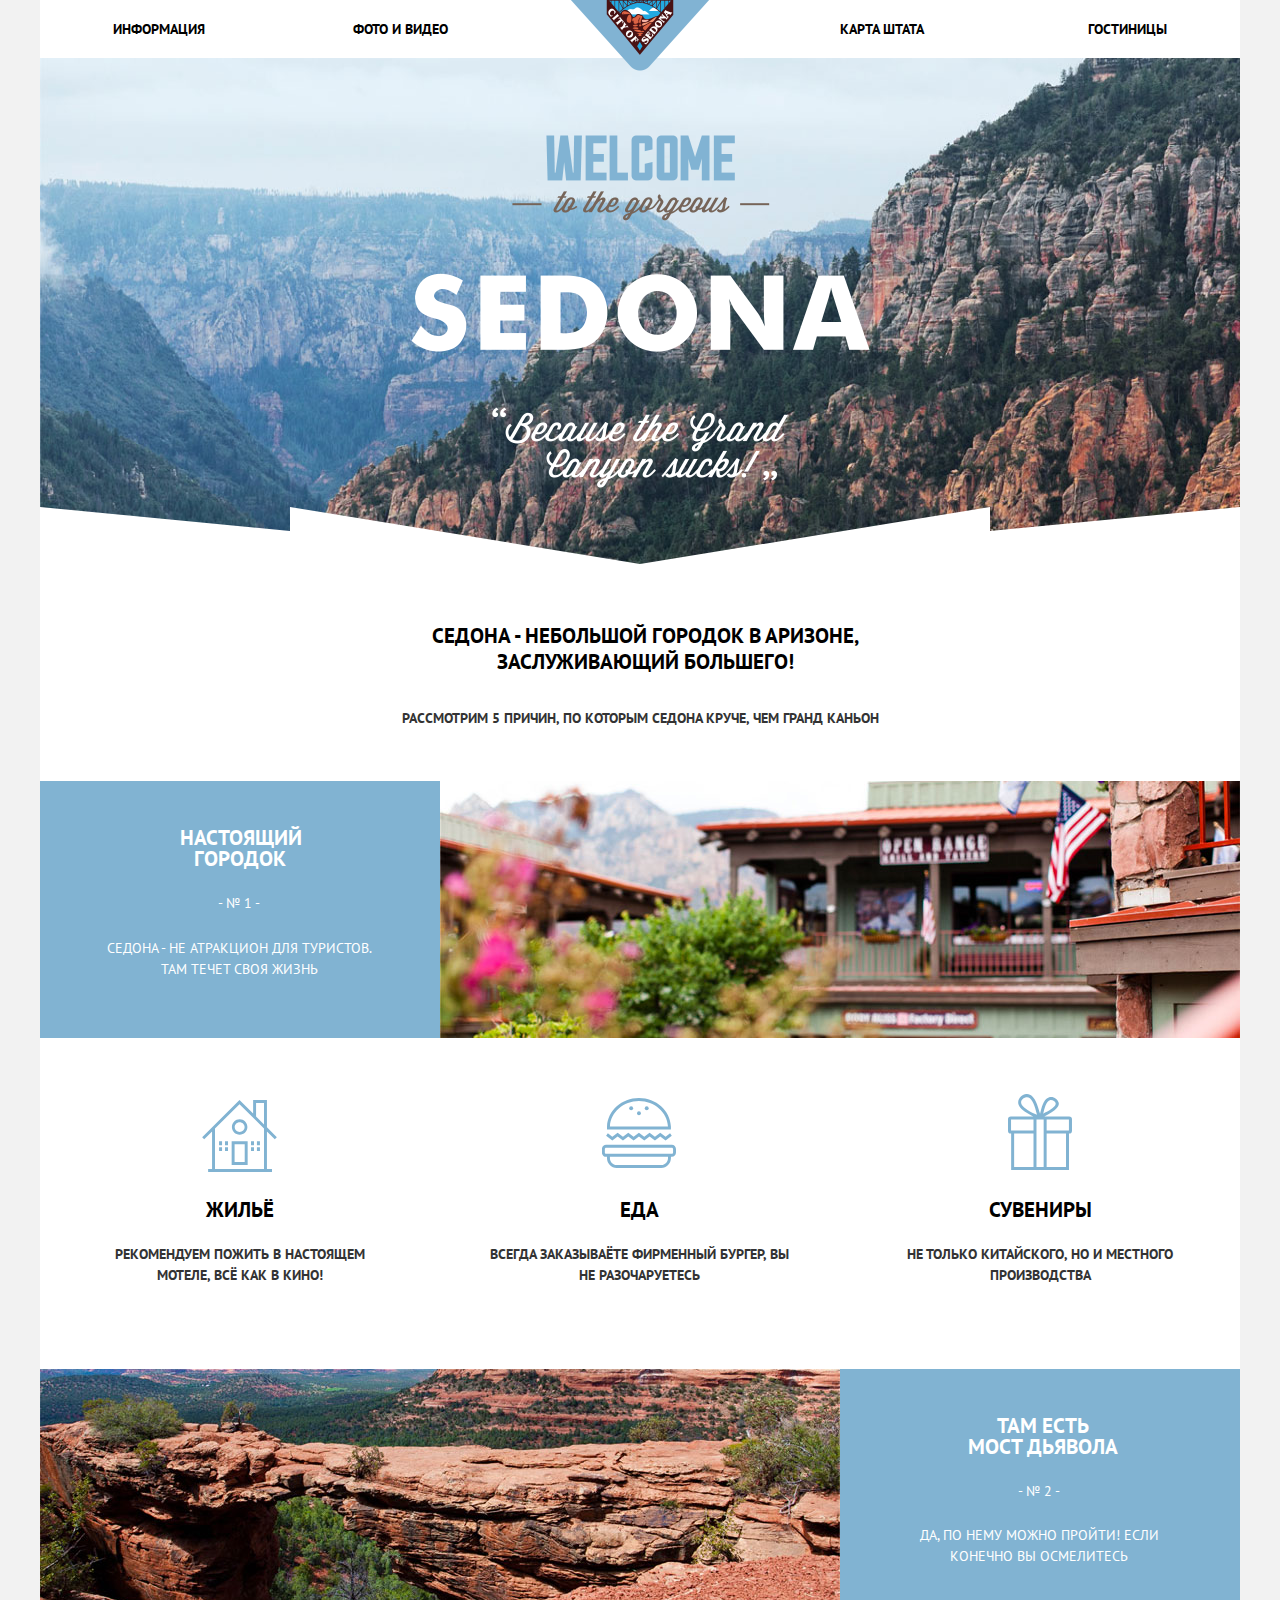
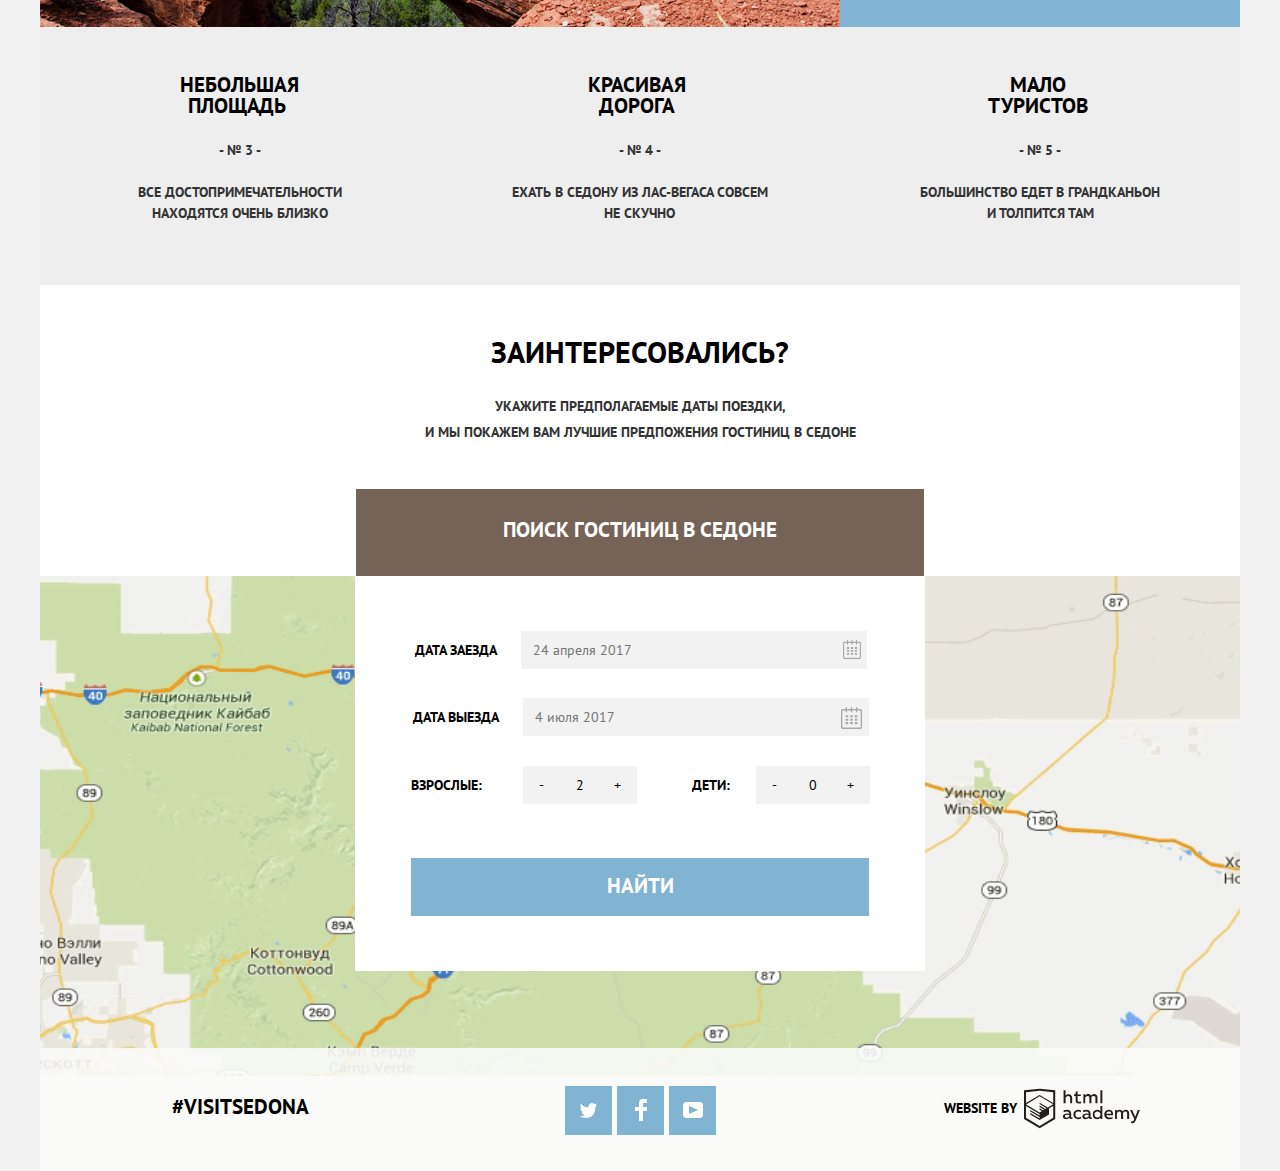
==== index.html @ db761cf8 "Обновление" ====
<!DOCTYPE html>
<html lang="ru">

<head>
  <meta charset="utf-8">
  <title>HTML Academy: Седона</title>
  <link href="https://fonts.googleapis.com/css?family=PT+Sans:400,700&display=swap&subset=cyrillic" rel="stylesheet">
  <link rel="stylesheet" href="css/normalize.css">
  <link rel="stylesheet" href="css/minstyle.css">
</head>

<body>
  <div class="container-center">
    <header class="main-header">
      <a href="index.html" class="logo">
        <img src="img/logo.png" width="140" height="71" alt="Логотип города Седона">
      </a>
      <nav aria-label="Навигация по странице" class="main-nav">
        <ul class="site-nav">
          <li><a href="#" class="site-nav-list">Информация</a></li>
          <li><a href="#" class="site-nav-list">Фото и видео</a></li>
          <li><a href="#" class="site-nav-list">Карта штата</a></li>
          <li><a href="catalog.html" class="site-nav-list">Гостиницы</a></li>
        </ul>
      </nav>
    </header>

    <main class="">
      <h1 class="visually-hidden">Туристический городок Седона</h1>
      <div class="welcome">
        <img src="img/welcome.png" class="welcome-img" alt="Welcome to the gorgeous SEDONA Because the grand canyoun lucks!"
        height="353" width="459">
      </div>

      <section class="features">
        <h2 class="visually-hidden">Преимущества</h2>
        <div>
          <p class="features-intro">Седона - небольшой городок в аризоне,<br> заслуживающий большего!</p>
          <p class="features-fraze">Рассмотрим 5 причин, по которым Седона круче, чем гранд каньон</p>
        </div>
        <div class="features-list-one">
          <div class="features-list-one-color">
            <h3>Настоящий городок</h3>
            <p>- № 1 -</p>
            <p>Седона - не атракцион для туристов. Там течет своя жизнь</p>
          </div>
          <div class="features-list-one-img">
            <img class="sedona-img" src="img/sedona.jpg" alt="Фотография города Седона" width="800" height="401">
          </div>
        </div>
        <ul class="features-list">
          <li class="features-item">
            <h3 class="home">Жильё</h3>
            <p>рекомендуем пожить в настоящем мотеле, всё как в кино!</p>
          </li>
          <li class="features-item">
            <h3 class="food">Еда</h3>
            <p>всегда заказываёте фирменный бургер, вы не разочаруетесь</p>
          </li>
          <li class="features-item">
            <h3 class="box">Сувениры</h3>
            <p>не только китайского, но и местного производства</p>
          </li>
        </ul>
        <div class="features-list-two">
          <div class="features-list-two-img">
            <img class="bridge-img" src="img/devilbridge.jpg" alt="Фотография моста дьявола" width="800" height="400">
          </div>
          <div class="features-list-two-color">
            <h3>Там есть <br> мост дьявола</h3>
            <p>- № 2 -</p>
            <p>Да, по нему можно пройти! если конечно вы осмелитесь</p>
          </div>
        </div>
        <ul class="features-list grey">
          <li class="features-item grey">
            <h3>небольшая площадь</h3>
            <p>- № 3 -</p>
            <p>все достопримечательности <br> находятся очень близко</p>
          </li>
          <li class="features-item grey">
            <h3>красивая дорога</h3>
            <p>- № 4 -</p>
            <p>ехать в седону из лас-вегаса совсем <br> не скучно</p>
          </li>
          <li class="features-item grey">
            <h3>мало туристов</h3>
            <p>- № 5 -</p>
            <p>большинство едет в грандканьон <br> и толпится там</p>
          </li>
        </ul>
      </section>

      <section>
        <h2 class="subtitle">Заинтересовались?</h2>
        <p class="features-fraze">укажите предполагаемые даты поездки, <br>и мы покажем вам лучшие предпожения гостиниц в Седоне</p>
        <div class="subtitle-btn">
          <button type="button" class="search-main">
            Поиск гостиниц в Седоне
          </button>
        </div>
        <form class="popup popup-animation" action="https://echo.htmlacademy.ru" method="post">
          <p class="date-in">
            <label for="check-in">Дата заезда</label>
            <input type="text" name="check-in" id="check-in" placeholder="24 апреля 2017" class="check-in">
            <button type="button" class="calendar"><img src="img/calendar.svg" width="21" height="22" alt="календарик"></button>
          </p>
          <p class="date-out">
            <label for="check-out">Дата выезда</label>
            <input type="text" name="check-out" id="check-out" placeholder="4 июля 2017" class="check-out"> 
            <button type="button" class="calendar"><img src="img/calendar.svg" width="21" height="22" alt="календарик"></button>
          </p>
          <div class="number-guest">
            <div class="btn-adults">
              <label for="adults">Взрослые:</label>
              <button type="button" class="number-guest-btn left">-</button>
              <input type="text" name="adults" id="adults" value="2" class="number-guest-btn">
              <button type="button" class="number-guest-btn">+</button>
            </div>
            <div class="btn-children">
              <label for="children">Дети:</label>
              <button type="button" class="number-guest-btn">-</button>
              <input type="text"  name="children" id="children" value="0" class="number-guest-btn">
              <button type="button" class="number-guest-btn">+</button>
            </div>
          </div>
          <button type="submit" class="found">Найти</button>
        </form>
      </section>
    </main>
    <section class="map">
      <h3 class="visually-hidden">Карта Седоны</h3>
      <iframe src="https://www.google.com/maps/embed?pb=!1m18!1m12!1m3!1d457075.5288376768!2d-111.88322182954033!3d34.84328485168527!2m3!1f0!2f0!3f0!3m2!1i1024!2i768!4f13.1!3m3!1m2!1s0x872da132f942b00d%3A0x5548c523fa6c8efd!2z0KHQtdC00L7QvdCwLCDQkNGA0LjQt9C-0L3QsCA4NjMzNiwg0KHQqNCQ!5e0!3m2!1sru!2sru!4v1572194821630!5m2!1sru!2sru"
      width="1200" height="474" allowfullscreen=""></iframe>
    </section>
    <footer class="footer footer-main">

      <a href="index.html" class="footer-contacts">#VisitSedona</a>

      <ul class="footer-social">
        <li>
          <a href="#" class="social-button"><span class="visually-hidden">Твитер</span>
            <svg xmlns="http://www.w3.org/2000/svg" xmlns:xlink="http://www.w3.org/1999/xlink" width="17" height="15" viewBox="0 0 17 15">
            <path fill="#FFF" d="M10.95.144c1.685-.496 2.984.27 3.577 1.179.673-.231 1.331-.481 2.011-.708a2.345 2.345 0 0 1-.857 1.768c.685.17 1.304-.491 1.304-.491-.169 1-1.006 1.788-1.563 2.024-.231 6.75-3.175 11.217-10.077 11.082h-.446c-.41 0-4.164-.46-4.898-1.887 2.271.196 3.893-.422 4.693-1.177-.96-.3-2.679-.477-2.979-2.95.349.106.564.228 1.19.119C1.705 8.247.374 7.53.448 5.33c.285.328 1.067.536 1.34.472C1.085 5.561-.182 2.442.894.85c1.818 1.854 3.735 3.606 7.152 3.773C8.254 2.33 9.183.793 10.95.144z"/>
            </svg>
          </a>
        </li>
        <li>
          <a href="#" class="social-button"><span class="visually-hidden">Фейсбук</span>
            <svg xmlns="http://www.w3.org/2000/svg" width="12" height="22" viewBox="0 0 12 22">
              <path fill="#FFF" d="M12 4V0H8a4 4 0 0 0-4 4v4H0v4h4v10h4V12h4V8H8V4h4z"/>
            </svg>
          </a>
        </li>
        <li>
          <a href="#" class="social-button"><span class="visually-hidden">Ю-туб</span>
            <svg xmlns="http://www.w3.org/2000/svg" xmlns:xlink="http://www.w3.org/1999/xlink" width="20" height="16" viewBox="0 0 20 16">
              <path fill="#FFF" d="M17 0H3C1.35 0 0 1.35 0 3v10c0 1.65 1.35 3 3 3h14c1.65 0 3-1.35 3-3V3c0-1.65-1.35-3-3-3zM6.027 11.998V4.002L15.014 8l-8.987 3.998z"/>
            </svg>
          </a>

        </li>
      </ul>

      <p class="footer-htmlacademy">Website by</p>
      <a href="https://htmlacademy.ru/intensive/htmlcss">
        <svg  class="htmlacademy-btn" id="Layer_1" data-name="Layer 1" xmlns="http://www.w3.org/2000/svg" viewBox="0 0 108.08 36.85" width="116" height="41">
          <path d="M44.61,26.88a2,2,0,0,0,.55-0.1v1.33a3.25,3.25,0,0,1-1.18.21,1.67,1.67,0,0,1-1.67-1,4.84,4.84,0,0,1-3.14,1.08c-1.51,0-2.91-.83-2.91-2.55,0-2.13,2-2.79,3.71-2.79a11.08,11.08,0,0,1,2.17.25v-0.3c0-1-.76-1.77-2.19-1.77a7.42,7.42,0,0,0-3,.64v-1.7a10.21,10.21,0,0,1,3.19-.55c2.36,0,3.81,1.12,3.81,3.65v3a0.54,0.54,0,0,0,.49.59h0.17Zm-6.44-1.13A1.35,1.35,0,0,0,39.63,27h0.11a3.39,3.39,0,0,0,2.41-1V24.58a9.72,9.72,0,0,0-1.81-.21c-1,0-2.16.33-2.16,1.38h0Zm12.36-6.11a5,5,0,0,1,2.57.64V22a4.08,4.08,0,0,0-2.3-.7,2.75,2.75,0,1,0,0,5.49,5,5,0,0,0,2.43-.64v1.71a6.27,6.27,0,0,1-2.76.57A4.21,4.21,0,0,1,46,24.51q0-.21,0-0.41a4.32,4.32,0,0,1,4.18-4.46h0.38Zm12.17,7.24a2,2,0,0,0,.55-0.1v1.33a3.25,3.25,0,0,1-1.18.21,1.67,1.67,0,0,1-1.67-1,4.84,4.84,0,0,1-3.14,1.08c-1.51,0-2.91-.83-2.91-2.55,0-2.13,2-2.79,3.71-2.79a11.08,11.08,0,0,1,2.17.25v-0.3c0-1-.76-1.77-2.19-1.77a7.42,7.42,0,0,0-3,.64v-1.7a10.21,10.21,0,0,1,3.19-.55c2.36,0,3.81,1.12,3.81,3.65v3a0.54,0.54,0,0,0,.49.59h0.17Zm-6.44-1.13A1.35,1.35,0,0,0,57.73,27h0.11a3.39,3.39,0,0,0,2.41-1V24.58a9.72,9.72,0,0,0-1.81-.21c-1.06,0-2.16.33-2.16,1.38h0ZM73,16V28.2H71.35V26.88a3.88,3.88,0,0,1-3.19,1.54,4.4,4.4,0,0,1,0-8.78,3.81,3.81,0,0,1,3,1.3V16H73Zm-4.53,5.22a2.76,2.76,0,1,0,0,5.52A2.86,2.86,0,0,0,71.15,25V23A2.91,2.91,0,0,0,68.49,21.27ZM79,19.64c3.31,0,4.46,2.68,3.92,5.09H76.7c0.21,1.5,1.67,2.11,3.19,2.11a6.11,6.11,0,0,0,2.64-.59v1.6a7.14,7.14,0,0,1-3,.57C77,28.42,74.78,27,74.78,24a4.18,4.18,0,0,1,4-4.39H79Zm0.09,1.54a2.28,2.28,0,0,0-2.44,2.1v0.06H81.3A2,2,0,0,0,79.13,21.18Zm5.73,7V19.87h1.65v1a3.81,3.81,0,0,1,2.78-1.27A2.86,2.86,0,0,1,91.89,21a4.12,4.12,0,0,1,2.91-1.33A3.06,3.06,0,0,1,98,23V28.2h-1.9V23.05a1.59,1.59,0,0,0-1.42-1.75H94.42a2.8,2.8,0,0,0-2.07,1.12V28.2h-1.9V23.05A1.59,1.59,0,0,0,89,21.31H88.8a3,3,0,0,0-2.21,1.29v5.63H84.86Zm21.31-8.33h1.9l-3.91,9.46c-0.9,2.17-2.09,2.86-3.35,2.86a4.76,4.76,0,0,1-1.1-.14V30.46a2.86,2.86,0,0,0,.85.12c0.9,0,1.58-.64,2.07-1.9l0.17-.42-4-8.4h2l2.86,6.29ZM38.73,1.46V6.22a3.81,3.81,0,0,1,2.7-1.14,3.25,3.25,0,0,1,3.44,3.4v5.15H43V8.72a1.81,1.81,0,0,0-1.61-2h-0.3a2.93,2.93,0,0,0-2.32,1.39v5.52h-1.9V1.46h1.9ZM49.94,2.31v3h3V6.91h-3v3.81c0,1.1.5,1.46,1.58,1.46a4.49,4.49,0,0,0,1.69-.33v1.6A6.8,6.8,0,0,1,51,13.8a2.55,2.55,0,0,1-2.86-2.74V6.89H46.58V5.26h1.5V2.74Zm5.4,11.31V5.28H57v1A3.81,3.81,0,0,1,59.77,5a2.86,2.86,0,0,1,2.6,1.33A4.12,4.12,0,0,1,65.28,5,3.06,3.06,0,0,1,68.44,8.4v5.21h-1.9V8.46a1.59,1.59,0,0,0-1.42-1.75H64.89a2.8,2.8,0,0,0-2.07,1.12v5.78h-1.9V8.46A1.59,1.59,0,0,0,59.5,6.71H59.27A3,3,0,0,0,57.06,8v5.63H55.34ZM71.17,1.45H73V13.6H71.17V1.45ZM14.71,0H14.55L0,1.54V28.21l14.55,8.66,14.55-8.66V1.54Zm12.5,27.1L14.55,34.64,1.9,27.12V16.18l12.59,7.5V25L5.86,19.9v1.31l8.68,5.21v1.39L5.87,22.65V24l8.68,5.21,8.75-5.24V18.31L27.2,16V27.12Zm0-12.53-3.48,2-1.6,1L14.51,13v1.31L21,18.23H21l-0.14.09-1,.54-5.37-3.2V17l4.24,2.52-1,.67-3.2-1.9v1.31l2.1,1.24L14.5,22.1,2,14.65,14.51,7.11Zm0-1.32L14.49,5.76,1.91,13.25v-10L14.56,1.92,27.21,3.25v10h0Z" transform="translate(0 -0.02)" fill="#231f20"/>
        </svg>
      </a>
      

    </footer>
  </div>
  <script src="js/script.js"></script>
</body>

</html>
---- css/minstyle.css ----
@-webkit-keyframes shake{0%,to{-webkit-transform:translateX(0);transform:translateX(0)}10%,30%,50%,70%,90%{-webkit-transform:translateX(-10px);transform:translateX(-10px)}20%,40%,60%,80%{-webkit-transform:translateX(10px);transform:translateX(10px)}}@keyframes shake{0%,to{-webkit-transform:translateX(0);transform:translateX(0)}10%,30%,50%,70%,90%{-webkit-transform:translateX(-10px);transform:translateX(-10px)}20%,40%,60%,80%{-webkit-transform:translateX(10px);transform:translateX(10px)}}@-webkit-keyframes bounce{0%{-webkit-transform:translateY(-100px);transform:translateY(-100px)}70%{-webkit-transform:translateY(30px);transform:translateY(30px)}90%{-webkit-transform:translateY(-10px);transform:translateY(-10px)}to{-webkit-transform:translateY(0);transform:translateY(0)}}@keyframes bounce{0%{-webkit-transform:translateY(-100px);transform:translateY(-100px)}70%{-webkit-transform:translateY(30px);transform:translateY(30px)}90%{-webkit-transform:translateY(-10px);transform:translateY(-10px)}to{-webkit-transform:translateY(0);transform:translateY(0)}}body{padding:0;margin:0 40px;font-family:'PT Sans',Arial,sans-serif;font-size:14px;line-height:21px;font-weight:700;color:#000;text-transform:uppercase;background-color:#f2f2f2}a{text-decoration:none}img{max-width:100%;height:auto}.container-center{width:1200px;margin:0 auto;background-color:#fff}.main-header{position:relative;padding:16px 0}.main-nav{font-size:14px;line-height:26px;margin:0;display:-webkit-box;display:-ms-flexbox;display:flex}.logo{height:71px;width:140px;padding:0;-webkit-box-ordinal-group:3;-ms-flex-order:2;order:2;position:absolute;top:0;left:50%;margin:0 0 0 -70px;z-index:1}.site-nav{list-style:none;display:-webkit-box;display:-ms-flexbox;display:flex;-ms-flex-wrap:wrap;flex-wrap:wrap;margin:0;width:100%;padding-left:73px;padding-right:73px}.site-nav li{width:25%}.site-nav li:nth-child(2){margin-right:0;margin-left:-24px}.site-nav li:nth-child(3){margin-left:44px;margin-right:-20px;text-align:right}.site-nav li:nth-child(4){text-align:right}.site-nav-list{color:#000}.site-nav a:focus,.site-nav a:hover{color:#a3c7de}.site-nav a:active{color:#cacaca}.welcome{position:relative;background-color:#fff;background-image:url(../img/bg.jpg);background-position:right 0 top -61px;background-repeat:no-repeat;background-size:1200px 800px;padding-bottom:76px}.welcome-img{display:block;margin:0 auto;padding-top:77px}.welcome::after{content:url(../img/polygon.svg);position:absolute;left:0;bottom:-2.4px;line-height:0}.features-fraze,.features-intro{text-align:center;font-size:21px;line-height:26px;padding:0;margin:59px 18px 30px 28px}.features-fraze{font-size:14px;color:#333;margin:0}.features-list-one{display:-webkit-box;display:-ms-flexbox;display:flex;-ms-flex-wrap:wrap;flex-wrap:wrap;margin-top:50px}.features-list-one-color{color:#fff;width:400px;background-color:#81b3d2;margin:0;padding:23px 0 44px}.features-list-one-img{position:relative;overflow:hidden;width:800px}.sedona-img{position:absolute;bottom:-67px}.features-list-one-color h3,.features-list-two-color h3{font-size:21px;line-height:21px;font-weight:700;padding:0}.features-list-one-color h3{text-align:center;margin:23px 140px 0}.features-list-one-color p,.features-list-two-color p{font-size:14px;line-height:21px;font-weight:400;padding:0}.features-list-one-color p{text-align:center;margin-top:24px;margin-right:60px;margin-left:58px}.features-list-two{display:-webkit-box;display:-ms-flexbox;display:flex;-ms-flex-wrap:wrap;flex-wrap:wrap}.features-list-two-color{color:#fff;text-align:center;width:400px;background-color:#81b3d2;padding-bottom:37px}.features-list-two-img{position:relative;overflow:hidden;width:800px}.bridge-img,.map iframe{position:absolute;top:-76px}.features-list-two-color h3{margin:46px 110px 24px 115px}.features-list-two-color p{margin-left:48px;margin-right:50px;margin-bottom:23px}.features-list{list-style:none;display:-webkit-box;display:-ms-flexbox;display:flex;-ms-flex-wrap:wrap;flex-wrap:wrap;-webkit-box-pack:justify;-ms-flex-pack:justify;justify-content:space-between;margin:0;padding:0}.features-item{position:relative;padding-top:140px;text-align:center;width:33.33%}.features-item h3{font-size:21px;line-height:21px;padding:0;margin:21px 0 20px}.features-item p,.grey p{color:#333;margin:24px 50px 83px}.grey{background-color:#eee;padding-top:0;padding-bottom:20px}.grey h3,.subtitle{margin:47px 145px 24px 140px;padding:0;color:#000}.grey p{margin:0 40px 21px}.box::before,.food::before,.home::before{content:url(../img/home.svg);position:absolute;left:162px;bottom:194px}.box::before,.food::before{content:url(../img/food.svg);bottom:198px}.box::before{content:url(../img/box.svg);left:168px;bottom:196px}.subtitle{text-align:center;font-size:30px;line-height:36px;margin:49px 0 23px}.subtitle-btn{text-align:center;margin-top:44px}.search-main{font-size:21px;line-height:26px;text-transform:uppercase;font-weight:700;width:568px;padding-top:28px;padding-bottom:33px;margin:0;background-color:#766357;color:#fff;border:0}.popup{width:570px;margin-left:315px;padding-top:40px;display:-webkit-box;display:-ms-flexbox;display:flex;-webkit-box-orient:vertical;-webkit-box-direction:normal;-ms-flex-direction:column;flex-direction:column;-webkit-box-align:center;-ms-flex-align:center;align-items:center;position:absolute;z-index:1;background-color:#fff}.popup-animation,.popup-err{-webkit-animation-name:bounce;animation-name:bounce;-webkit-animation-duration:.6s;animation-duration:.6s}.popup-err{-webkit-animation-name:shake;animation-name:shake}.check-in,.check-out{width:346px;height:38px;background-color:#f2f2f2;color:#000;border:0;margin-left:21px;padding-left:12px;-webkit-box-sizing:border-box;box-sizing:border-box}.date-in,.date-out{position:relative;margin-top:15px;margin-left:2px}.calendar{border:0;position:absolute;left:422px;top:8px;background-color:#f2f2f2}.btn-adults,.btn-children,.number-guest{display:-webkit-box;display:-ms-flexbox;display:flex}.number-guest{-webkit-box-align:center;-ms-flex-align:center;align-items:center;width:459px;-webkit-box-pack:justify;-ms-flex-pack:justify;justify-content:space-between;margin-bottom:49px}.btn-adults,.btn-children{margin-top:13px}.btn-adults input,.btn-children input{border:0;text-align:center;background-color:#f2f2f2}.btn-adults label,.btn-children label{margin-right:26px;margin-top:12px}.number-guest-btn{width:38px;height:38px;border:0;background-color:#f2f2f2;padding:0;margin:3px 0 0}.left{margin-left:15px}.found{font-size:21px;line-height:26px;color:#fff;text-transform:uppercase;font-weight:700;width:458px;background-color:#81b3d2;border:0;margin-top:5px;margin-bottom:55px;padding-top:15px;padding-bottom:17px}.found a{margin-top:auto;margin-left:auto;margin-right:auto;color:#fff}.map{background-image:url(../img/map.png);background-position:right -52px top 0;background-repeat:no-repeat;background-size:1718px 748px;position:relative;padding-top:500px}.map iframe{top:0;border:0}.footer{padding-top:37px;padding-bottom:36px;display:-webkit-box;display:-ms-flexbox;display:flex;-webkit-box-pack:justify;-ms-flex-pack:justify;justify-content:space-between;-webkit-box-align:center;-ms-flex-align:center;align-items:center;background-color:rgba(249,250,248,.9)}.footer-main{margin-top:-28px;width:1200px;position:relative}.footer-contacts{font-size:21px;line-height:26px;color:#000;margin-left:132px;margin-bottom:6px}.footer-social,.social-button{display:-webkit-box;display:-ms-flexbox;display:flex}.footer-social{list-style:none;-ms-flex-wrap:wrap;flex-wrap:wrap;-webkit-box-pack:justify;-ms-flex-pack:justify;justify-content:space-between;width:151px;margin:0 auto 0 256px;padding:0}.social-button{-webkit-box-align:center;-ms-flex-align:center;align-items:center;-webkit-box-pack:center;-ms-flex-pack:center;justify-content:center;width:47px;height:49px;background-color:#81b3d2}.social-button:focus,.social-button:hover{background-color:#669ec0}.social-button:active{background-color:#5496bd}.social-button:active path{fill:#88b6d1}.footer-htmlacademy{padding:0;margin:0 7px 4px 0}.htmlacademy-btn{margin-right:100px;margin-top:3px}.htmlacademy-btn:focus path,.htmlacademy-btn:hover path{fill:#81b3d2}.htmlacademy-btn:active path{fill:#bdbbbc}.visually-hidden{position:absolute;width:1px;height:1px;margin:-1px;border:0;padding:0;clip:rect(0 0 0 0);overflow:hidden}.catalog-main{background-image:url(../img/filterbackground.jpg);background-position:top;background-repeat:no-repeat;background-color:#fff;padding-left:60px;padding-right:60px}.points{display:-webkit-box;display:-ms-flexbox;display:flex;padding-bottom:24px}fieldset{border:0}.hotel-form{margin-left:auto}.catalog-content{background-color:#fff}.catalog-found,.catalog-list{display:-webkit-box;display:-ms-flexbox;display:flex}.catalog-found{-webkit-box-pack:start;-ms-flex-pack:start;justify-content:flex-start;-ms-flex-wrap:wrap;flex-wrap:wrap;margin:0 73px 18px}.catalog-found h3{font-size:21px;line-height:26px;padding:0;margin:30px 0 0}.catalog-list{list-style:none;-webkit-box-pack:justify;-ms-flex-pack:justify;justify-content:space-between}.catalog-item{font-size:12px;line-height:18px;margin-top:22px;margin-left:40px}.catalog-item:first-child{margin-left:6px}.catalog-item:nth-child(3),.catalog-item:nth-child(4){margin-left:34px}.btn{color:#cacaca}.btn:focus,.btn:hover{color:#a3c7de}.btn:active{color:#000}.btn-arrow{margin-left:auto;margin-top:12px}.arrow-down,.arrow-up{border:0;padding:0;margin-top:25px;background:0 0}.arrow-up{margin-right:4px}.arrow-down svg,.arrow-up svg{fill:#cacaca}.arrow-down{margin-left:5px}.arrow-down:focus svg,.arrow-down:hover svg,.arrow-up:focus svg,.arrow-up:hover svg{fill:#231f20}.arrow-down:active svg,.arrow-up:active svg{fill:#81b3d2}.found-hotel{padding:0 72px;margin:0 0 -3px;border-top:1px solid #e5e5e5;display:-webkit-box;display:-ms-flexbox;display:flex}.hotel-img{margin-top:30px;margin-right:20px}.about-hotel{margin-left:10px}.hotel-name{font-size:21px;line-height:26px;color:#000;margin-top:24px;margin-bottom:0;margin-left:1px}.hotel-name:focus,.hotel-name:hover{color:#81b3d2}.hotel-name:active{color:#cbcbcb}.cost{font-size:14px;line-height:21px;color:#333;margin-top:8px;margin-bottom:15px}.cost span,.detail{display:inline-block}.cost span{min-width:112px;vertical-align:middle}.detail{margin-right:3.5px;padding:13px 16px 14px 17px;line-height:0;text-align:center;color:#fff;text-transform:uppercase;background-color:#81b3d2;border:0}.detail:focus,.detail:hover{background-color:#669ec0}.detail:active{color:#93b9d2;background-color:#5496bd}.reserv{display:inline-block;vertical-align:middle;margin-right:3.5px;padding:13px 16px 14px 17px;line-height:0;text-align:center;color:#fff;text-transform:uppercase;background-color:#766357;border:0}.reserv:focus,.reserv:hover{background-color:#604e43}.reserv:active{color:#928a85;background-color:#503e33}.rate{margin-left:auto}.rate-star{text-align:right;margin-top:30px}.rate p,.rating{display:inline-block;vertical-align:middle}.rating{margin-left:2px}.rate p{line-height:0;margin-top:41px;margin-bottom:33px;padding:13px 12px 14px 15px;color:#666;background-color:#f2f2f2}.rating::after{content:url(../img/star.svg)}.points-one legend,.points-two legend{font-size:16px;line-height:21px}.points-one,.points-two{color:#fff;margin-top:25px}.points-two{margin-left:95px}.points-one p,.points-two p{padding:0;margin:19px 0 0}.points-one p:nth-child(3),.points-two p:nth-child(3){margin-top:26px}.points-one p:nth-child(4),.points-two p:nth-child(4){margin-top:24px}.catalog-points{font-weight:400;padding:0;margin:0 0 0 39px}.checkbox{position:absolute;z-index:-1;opacity:0}.checkbox+label{position:relative;cursor:pointer}.checkbox+label:before{content:url(../img/checkboxoff.svg);position:absolute;left:-40px}.checkbox:checked+label:before{content:url(../img/checkboxon.svg)}.checkbox:focus+label:before{border:1.5px solid #88b6d1}.checkbox:disabled+label:before{opacity:.3}.filter-range{width:317px;margin-top:25px;margin-left:337px;color:#fff;text-transform:uppercase}.filter-range-title{margin-bottom:10px;font-weight:700;font-size:16px;line-height:21px}.price-controls{position:relative;height:33px;margin-bottom:20px;font-size:0;font-weight:400;border:2px solid #fff;border-radius:2px}.price-controls::after{content:"";position:absolute;top:50%;left:158px;width:2px;height:22px;background:#fff;-webkit-transform:translate(-50%,-50%);-ms-transform:translate(-50%,-50%);transform:translate(-50%,-50%)}.price-controls label{display:inline-block;font-size:14px;line-height:30px;vertical-align:top;cursor:pointer}.price-controls .max-price,.price-controls .min-price{width:90px;padding-left:62px}.price-controls input{width:50px;margin:0;color:inherit;font:inherit;background:0 0;border:0}.range-controls{position:relative;margin-bottom:31px}.range-controls .scale{height:2px;background:rgba(255,255,255,.3)}.range-controls .bar{width:80%;height:2px;background:#fff}.range-toggle{position:absolute;top:-9px;width:4px;height:4px;background:#ababab;border:8px solid #fff;border-radius:50%;-webkit-box-shadow:0 2px 1px 0 rgba(0,1,1,.2);box-shadow:0 2px 1px 0 rgba(0,1,1,.2);cursor:pointer}.range-toggle:hover{background:#1c4f80}.range-toggle-min{left:0}.range-toggle-max{left:80%}.btn-transparent{display:block;margin:0 auto 0 85px;padding:6px 33px;font-size:14px;line-height:20px;color:#fff;text-transform:uppercase;background:0 0;border:2px solid #fff;border-radius:2px;cursor:pointer}.btn-transparent:hover{color:#000;background:#fff}
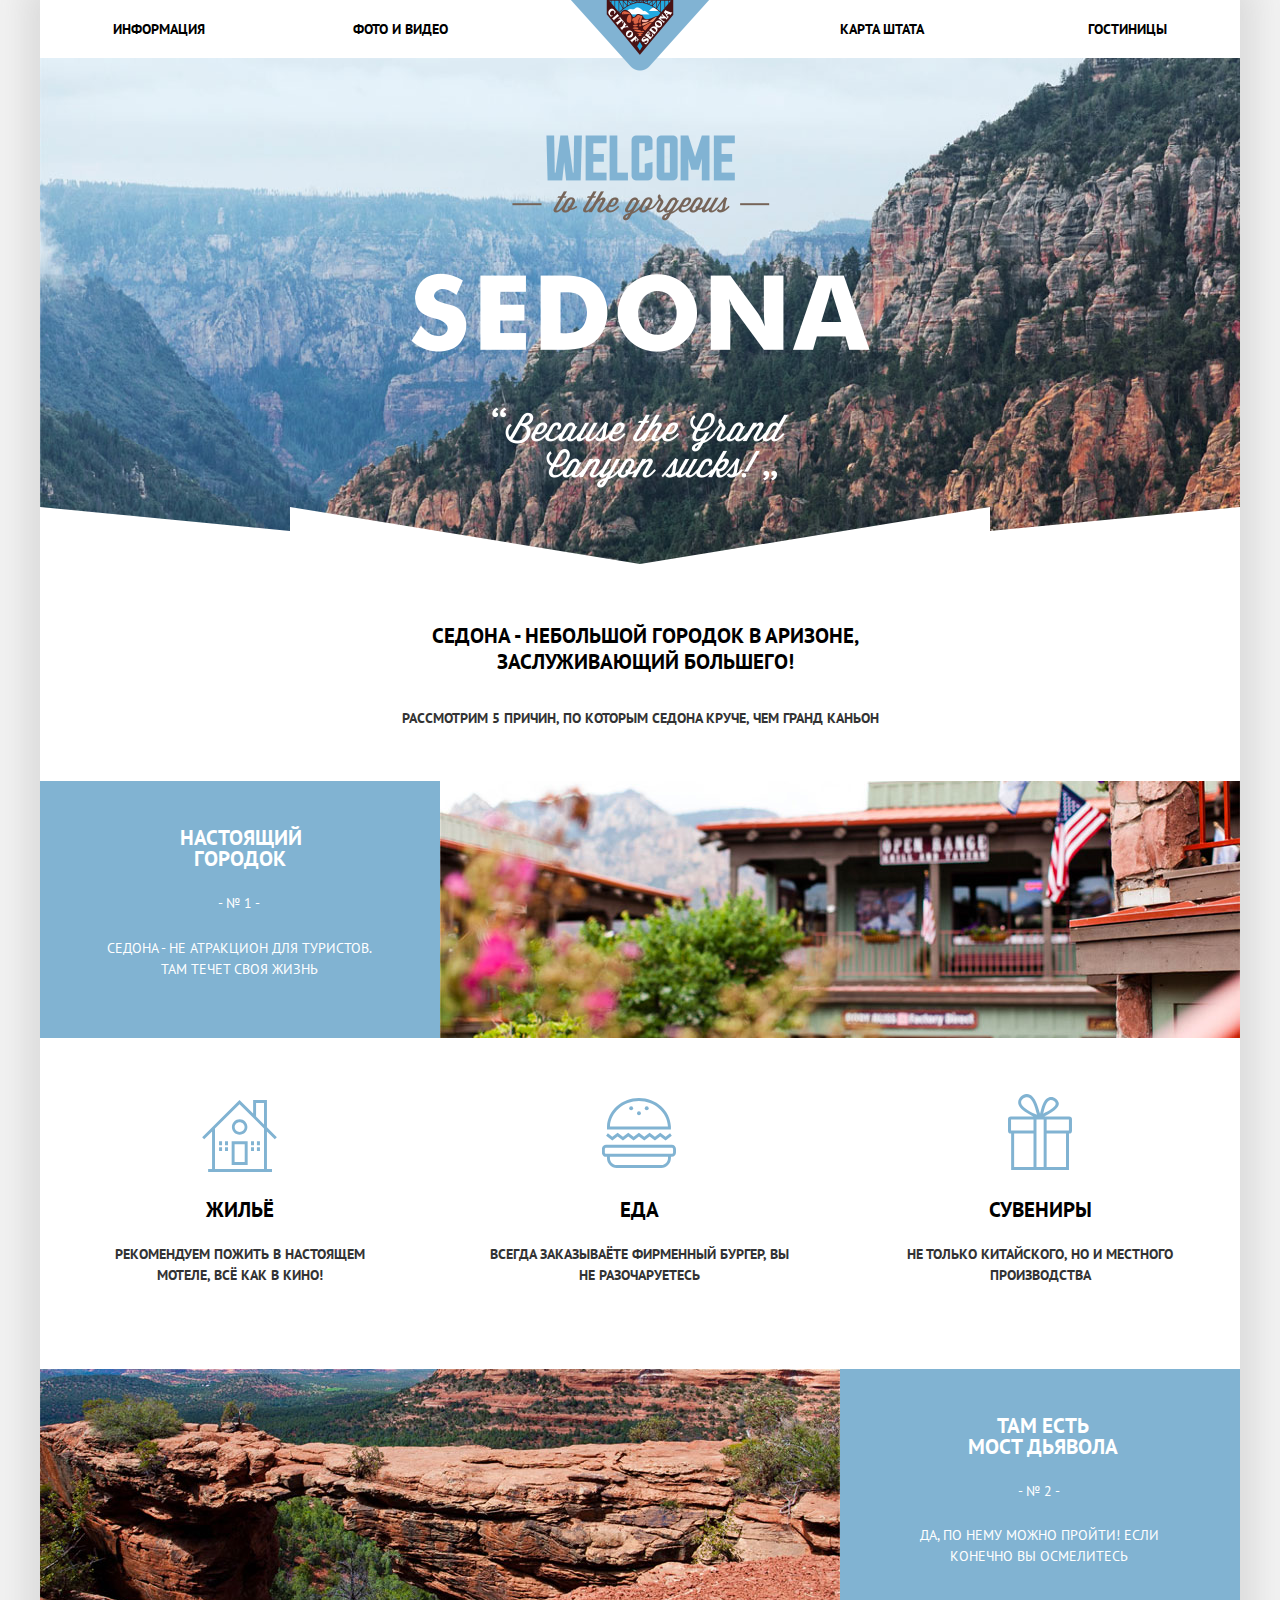
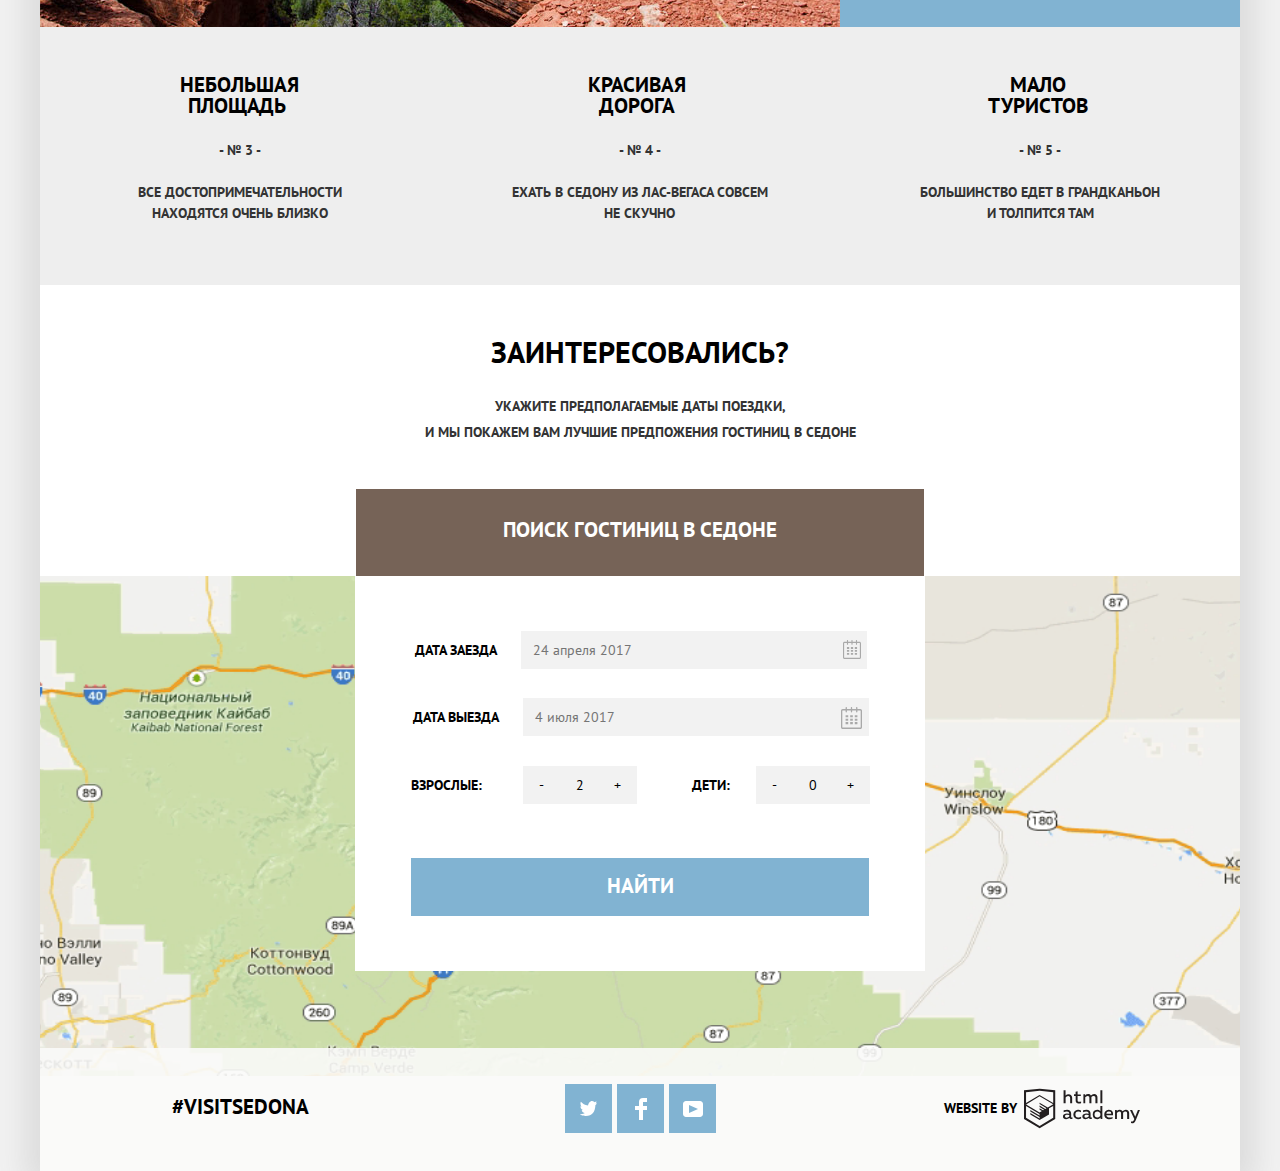
==== commit 7dc4924c: "Правки внесены. Прошу посмотреть." ====
--- a/index.html
+++ b/index.html
@@ -6,7 +6,7 @@
   <title>HTML Academy: Седона</title>
   <link href="https://fonts.googleapis.com/css?family=PT+Sans:400,700&display=swap&subset=cyrillic" rel="stylesheet">
   <link rel="stylesheet" href="css/normalize.css">
-  <link rel="stylesheet" href="css/minstyle.css">
+  <link rel="stylesheet" href="css/style.min.css">
 </head>
 
 <body>
@@ -25,7 +25,7 @@
       </nav>
     </header>
 
-    <main class="">
+    <main>
       <h1 class="visually-hidden">Туристический городок Седона</h1>
       <div class="welcome">
         <img src="img/welcome.png" class="welcome-img" alt="Welcome to the gorgeous SEDONA Because the grand canyoun lucks!"
@@ -95,9 +95,7 @@
         <h2 class="subtitle">Заинтересовались?</h2>
         <p class="features-fraze">укажите предполагаемые даты поездки, <br>и мы покажем вам лучшие предпожения гостиниц в Седоне</p>
         <div class="subtitle-btn">
-          <button type="button" class="search-main">
-            Поиск гостиниц в Седоне
-          </button>
+          <a href="search.html" class="search-main">Поиск гостиниц в Седоне</a>
         </div>
         <form class="popup popup-animation" action="https://echo.htmlacademy.ru" method="post">
           <p class="date-in">
@@ -172,7 +170,7 @@
 
     </footer>
   </div>
-  <script src="js/script.js"></script>
+  <script src="js/script.min.js"></script>
 </body>
 
 </html>
--- a/css/style.min.css
+++ b/css/style.min.css
@@ -0,0 +1 @@
+@-webkit-keyframes shake{0%,to{-webkit-transform:translateX(0);transform:translateX(0)}10%,30%,50%,70%,90%{-webkit-transform:translateX(-10px);transform:translateX(-10px)}20%,40%,60%,80%{-webkit-transform:translateX(10px);transform:translateX(10px)}}@keyframes shake{0%,to{-webkit-transform:translateX(0);transform:translateX(0)}10%,30%,50%,70%,90%{-webkit-transform:translateX(-10px);transform:translateX(-10px)}20%,40%,60%,80%{-webkit-transform:translateX(10px);transform:translateX(10px)}}@-webkit-keyframes bounce{0%{-webkit-transform:translateY(-100px);transform:translateY(-100px)}70%{-webkit-transform:translateY(30px);transform:translateY(30px)}90%{-webkit-transform:translateY(-10px);transform:translateY(-10px)}to{-webkit-transform:translateY(0);transform:translateY(0)}}@keyframes bounce{0%{-webkit-transform:translateY(-100px);transform:translateY(-100px)}70%{-webkit-transform:translateY(30px);transform:translateY(30px)}90%{-webkit-transform:translateY(-10px);transform:translateY(-10px)}to{-webkit-transform:translateY(0);transform:translateY(0)}}body{padding:0;font-family:'PT Sans',Arial,sans-serif;font-size:14px;line-height:21px;font-weight:700;color:#000;text-transform:uppercase;background-color:#f2f2f2}a{text-decoration:none}img{max-width:100%;height:auto}.container-center{width:1200px;margin:0 auto;background-color:#fff;-webkit-box-shadow:0 0 30px 15px #dbdbdb;box-shadow:0 0 30px 15px #dbdbdb}.main-header{position:relative;padding:16px 0}.main-nav{font-size:14px;line-height:26px;margin:0;display:-webkit-box;display:-ms-flexbox;display:flex}.logo{height:71px;width:140px;padding:0;-webkit-box-ordinal-group:3;-ms-flex-order:2;order:2;position:absolute;top:0;left:50%;margin:0 0 0 -70px;z-index:1}.site-nav{list-style:none;display:-webkit-box;display:-ms-flexbox;display:flex;-ms-flex-wrap:wrap;flex-wrap:wrap;margin:0;width:100%;padding-left:73px;padding-right:73px}.site-nav li{width:25%}.site-nav li:nth-child(2){margin-right:0;margin-left:-24px}.site-nav li:nth-child(3){margin-left:44px;margin-right:-20px;text-align:right}.site-nav li:nth-child(4){text-align:right}.site-nav-list{color:#000}.site-nav a:focus,.site-nav a:hover{color:#a3c7de}.site-nav a:active{color:#cacaca}.welcome{position:relative;background-color:#fff;background-image:url(../img/bg.jpg);background-position:right 0 top -61px;background-repeat:no-repeat;background-size:1200px 800px;padding-bottom:76px}.welcome-img{display:block;margin:0 auto;padding-top:77px}.welcome::after{content:url(../img/polygon.svg);position:absolute;left:0;bottom:-2.4px;line-height:0}.features-fraze,.features-intro{text-align:center;font-size:21px;line-height:26px;padding:0;margin:59px 18px 30px 28px}.features-fraze{font-size:14px;color:#333;margin:0}.features-list-one{display:-webkit-box;display:-ms-flexbox;display:flex;-ms-flex-wrap:wrap;flex-wrap:wrap;margin-top:50px}.features-list-one-color{color:#fff;width:400px;background-color:#81b3d2;margin:0;padding:23px 0 44px}.features-list-one-img{position:relative;overflow:hidden;width:800px}.sedona-img{position:absolute;bottom:-67px}.features-list-one-color h3,.features-list-two-color h3{font-size:21px;line-height:21px;font-weight:700;padding:0}.features-list-one-color h3{text-align:center;margin:23px 140px 0}.features-list-one-color p,.features-list-two-color p{font-size:14px;line-height:21px;font-weight:400;padding:0}.features-list-one-color p{text-align:center;margin-top:24px;margin-right:60px;margin-left:58px}.features-list-two{display:-webkit-box;display:-ms-flexbox;display:flex;-ms-flex-wrap:wrap;flex-wrap:wrap}.features-list-two-color{color:#fff;text-align:center;width:400px;background-color:#81b3d2;padding-bottom:37px}.features-list-two-img{position:relative;overflow:hidden;width:800px}.bridge-img,.map iframe{position:absolute;top:-76px}.features-list-two-color h3{margin:46px 110px 24px 115px}.features-list-two-color p{margin-left:48px;margin-right:50px;margin-bottom:23px}.features-list{list-style:none;display:-webkit-box;display:-ms-flexbox;display:flex;-ms-flex-wrap:wrap;flex-wrap:wrap;-webkit-box-pack:justify;-ms-flex-pack:justify;justify-content:space-between;margin:0;padding:0}.features-item{position:relative;padding-top:140px;text-align:center;width:33.33%}.features-item h3{font-size:21px;line-height:21px;padding:0;margin:21px 0 20px}.features-item p,.grey p{color:#333;margin:24px 50px 83px}.grey{background-color:#eee;padding-top:0;padding-bottom:20px}.grey h3,.subtitle{margin:47px 145px 24px 140px;padding:0;color:#000}.grey p{margin:0 40px 21px}.box::before,.food::before,.home::before{content:url(../img/home.svg);position:absolute;left:162px;bottom:194px}.box::before,.food::before{content:url(../img/food.svg);bottom:198px}.box::before{content:url(../img/box.svg);left:168px;bottom:196px}.subtitle{text-align:center;font-size:30px;line-height:36px;margin:49px 0 23px}.subtitle-btn{text-align:center;margin-top:44px}.search-main{font-size:21px;line-height:26px;text-transform:uppercase;font-weight:700;width:568px;padding-top:28px;padding-bottom:33px;margin:0;background-color:#766357;color:#fff;border:0;display:inline-block}.popup{width:570px;margin-left:315px;padding-top:40px;display:-webkit-box;display:-ms-flexbox;display:flex;-webkit-box-orient:vertical;-webkit-box-direction:normal;-ms-flex-direction:column;flex-direction:column;-webkit-box-align:center;-ms-flex-align:center;align-items:center;position:absolute;z-index:1;background-color:#fff}.popup-animation,.popup-err{-webkit-animation-name:bounce;animation-name:bounce;-webkit-animation-duration:.6s;animation-duration:.6s}.popup-err{-webkit-animation-name:shake;animation-name:shake}.check-in,.check-out{width:346px;height:38px;background-color:#f2f2f2;color:#000;border:0;margin-left:21px;padding-left:12px;-webkit-box-sizing:border-box;box-sizing:border-box}.date-in,.date-out{position:relative;margin-top:15px;margin-left:2px}.calendar{border:0;position:absolute;left:422px;top:8px;background-color:#f2f2f2}.btn-adults,.btn-children,.number-guest{display:-webkit-box;display:-ms-flexbox;display:flex}.number-guest{-webkit-box-align:center;-ms-flex-align:center;align-items:center;width:459px;-webkit-box-pack:justify;-ms-flex-pack:justify;justify-content:space-between;margin-bottom:49px}.btn-adults,.btn-children{margin-top:13px}.btn-adults input,.btn-children input{border:0;text-align:center;background-color:#f2f2f2}.btn-adults label,.btn-children label{margin-right:26px;margin-top:12px}.number-guest-btn{width:38px;height:38px;border:0;background-color:#f2f2f2;padding:0;margin:3px 0 0}.left{margin-left:15px}.found{font-size:21px;line-height:26px;color:#fff;text-transform:uppercase;font-weight:700;width:458px;background-color:#81b3d2;border:0;margin-top:5px;margin-bottom:55px;padding-top:15px;padding-bottom:17px}.found a{margin-top:auto;margin-left:auto;margin-right:auto;color:#fff}.map{background-image:url(../img/map.png);background-position:right -52px top 0;background-repeat:no-repeat;background-size:1718px 748px;position:relative;padding-top:500px}.map iframe{top:0;border:0}.footer{padding-top:37px;padding-bottom:36px;display:-webkit-box;display:-ms-flexbox;display:flex;-webkit-box-pack:justify;-ms-flex-pack:justify;justify-content:space-between;-webkit-box-align:center;-ms-flex-align:center;align-items:center;background-color:rgba(249,250,248,.9)}.footer-main{margin-top:-28px;width:1200px;position:relative}.footer-contacts{font-size:21px;line-height:26px;color:#000;margin-left:132px;margin-bottom:6px}.footer-social,.social-button{display:-webkit-box;display:-ms-flexbox;display:flex}.footer-social{list-style:none;-ms-flex-wrap:wrap;flex-wrap:wrap;-webkit-box-pack:justify;-ms-flex-pack:justify;justify-content:space-between;width:151px;margin:-3px auto 0 256px;padding:0}.social-button{-webkit-box-align:center;-ms-flex-align:center;align-items:center;-webkit-box-pack:center;-ms-flex-pack:center;justify-content:center;width:47px;height:49px;background-color:#81b3d2}.social-button:focus,.social-button:hover{background-color:#669ec0}.social-button:active{background-color:#5496bd}.social-button:active path{fill:#88b6d1}.footer-htmlacademy{padding:0;margin:0 7px 4px 0}.htmlacademy-btn{margin-right:100px;margin-top:3px}.htmlacademy-btn:focus path,.htmlacademy-btn:hover path{fill:#81b3d2}.htmlacademy-btn:active path{fill:#bdbbbc}.visually-hidden{position:absolute;width:1px;height:1px;margin:-1px;border:0;padding:0;clip:rect(0 0 0 0);overflow:hidden}.catalog-main{background-image:url(../img/filterbackground.jpg);background-position:top;background-repeat:no-repeat;background-color:#fff;padding-left:60px;padding-right:60px}.points{display:-webkit-box;display:-ms-flexbox;display:flex;padding-bottom:23px}fieldset{border:0}.hotel-form{margin-left:auto}.catalog-content{background-color:#fff}.catalog-found,.catalog-list{display:-webkit-box;display:-ms-flexbox;display:flex}.catalog-found{-webkit-box-pack:start;-ms-flex-pack:start;justify-content:flex-start;-ms-flex-wrap:wrap;flex-wrap:wrap;margin:0 73px 18px}.catalog-found h3{font-size:21px;line-height:26px;padding:0;margin:30px 0 0}.catalog-list{list-style:none;-webkit-box-pack:justify;-ms-flex-pack:justify;justify-content:space-between}.catalog-item{font-size:12px;line-height:18px;margin-top:22px;margin-left:40px}.catalog-item:first-child{margin-left:6px}.catalog-item:nth-child(3),.catalog-item:nth-child(4){margin-left:34px}.btn{color:#cacaca}.btn:focus,.btn:hover{color:#a3c7de}.btn:active{color:#000}.btn-arrow{margin-left:auto;margin-top:12px}.arrow-down,.arrow-up{border:0;padding:0;margin-top:25px;background:0 0}.arrow-up{margin-right:4px}.arrow-down svg,.arrow-up svg{fill:#cacaca}.arrow-down{margin-left:5px}.arrow-down:focus svg,.arrow-down:hover svg,.arrow-up:focus svg,.arrow-up:hover svg{fill:#231f20}.arrow-down:active svg,.arrow-up:active svg{fill:#81b3d2}.found-hotel{padding:0 72px;margin:0 0 -3px;border-top:1px solid #e5e5e5;display:-webkit-box;display:-ms-flexbox;display:flex}.hotel-img{margin-top:29px;margin-right:20px}.about-hotel{margin-left:10px}.hotel-name{font-size:21px;line-height:26px;color:#000;margin-top:25px;margin-bottom:0;margin-left:1px}.hotel-name:focus,.hotel-name:hover{color:#81b3d2}.hotel-name:active{color:#cbcbcb}.cost{font-size:14px;line-height:21px;color:#333;margin-top:8px;margin-bottom:14px}.cost span,.detail{display:inline-block}.cost span{min-width:112px;vertical-align:middle}.detail{margin-right:3.5px;padding:13px 16px 14px 17px;line-height:0;text-align:center;color:#fff;text-transform:uppercase;background-color:#81b3d2;border:0}.detail:focus,.detail:hover{background-color:#669ec0}.detail:active{color:#93b9d2;background-color:#5496bd}.reserv{display:inline-block;margin-right:3.5px;padding:13px 16px 14px 17px;line-height:0;text-align:center;color:#fff;text-transform:uppercase;background-color:#766357;border:0}.reserv:focus,.reserv:hover{background-color:#604e43}.reserv:active{color:#928a85;background-color:#503e33}.rate{margin-left:auto}.rate-star{text-align:right;margin-top:30px}.rate p,.rating{display:inline-block;vertical-align:middle}.rating{margin-left:2px}.rate p{line-height:0;margin-top:41px;margin-bottom:33px;padding:13px 12px 14px 15px;color:#666;background-color:#f2f2f2}.rating::after{content:url(../img/star.svg)}.points-one legend,.points-two legend{font-size:16px;line-height:21px}.points-one,.points-two{color:#fff;margin-top:25px}.points-two{margin-left:95px}.points-one p,.points-two p{padding:0;margin:19px 0 0}.points-one p:nth-child(3),.points-two p:nth-child(3){margin-top:26px}.points-one p:nth-child(4),.points-two p:nth-child(4){margin-top:24px}.catalog-points{font-weight:400;padding:0;margin:0 0 0 39px}.checkbox{position:absolute;z-index:-1;opacity:0}.checkbox+label{position:relative;cursor:pointer}.checkbox+label:before{content:url(../img/checkboxoff.svg);position:absolute;left:-40px}.checkbox:checked+label:before{content:url(../img/checkboxon.svg)}.checkbox:focus+label:before{border:1.5px solid #88b6d1}.checkbox:disabled+label:before{opacity:.3}.filter-range{width:317px;margin-top:25px;margin-left:337px;color:#fff;text-transform:uppercase}.filter-range-title{margin-bottom:10px;font-weight:700;font-size:16px;line-height:21px}.price-controls{position:relative;height:33px;margin-bottom:20px;font-size:0;font-weight:400;border:2px solid #fff;border-radius:2px}.price-controls::after{content:"";position:absolute;top:50%;left:158px;width:2px;height:22px;background:#fff;-webkit-transform:translate(-50%,-50%);-ms-transform:translate(-50%,-50%);transform:translate(-50%,-50%)}.price-controls label{display:inline-block;font-size:14px;line-height:30px;vertical-align:top;cursor:pointer}.price-controls .max-price,.price-controls .min-price{width:90px;padding-left:62px}.price-controls input{width:50px;margin:0;color:inherit;font:inherit;background:0 0;border:0}.range-controls{position:relative;margin-bottom:31px}.range-controls .scale{height:2px;background:rgba(255,255,255,.3)}.range-controls .bar{width:80%;height:2px;background:#fff}.range-toggle{position:absolute;top:-9px;width:4px;height:4px;background:#ababab;border:8px solid #fff;border-radius:50%;-webkit-box-shadow:0 2px 1px 0 rgba(0,1,1,.2);box-shadow:0 2px 1px 0 rgba(0,1,1,.2);cursor:pointer}.range-toggle:hover{background:#1c4f80}.range-toggle-min{left:0}.range-toggle-max{left:80%}.btn-transparent{display:block;margin:0 auto 0 85px;padding:6px 33px;font-size:14px;line-height:20px;color:#fff;text-transform:uppercase;background:0 0;border:2px solid #fff;border-radius:2px;cursor:pointer}.btn-transparent:hover{color:#000;background:#fff}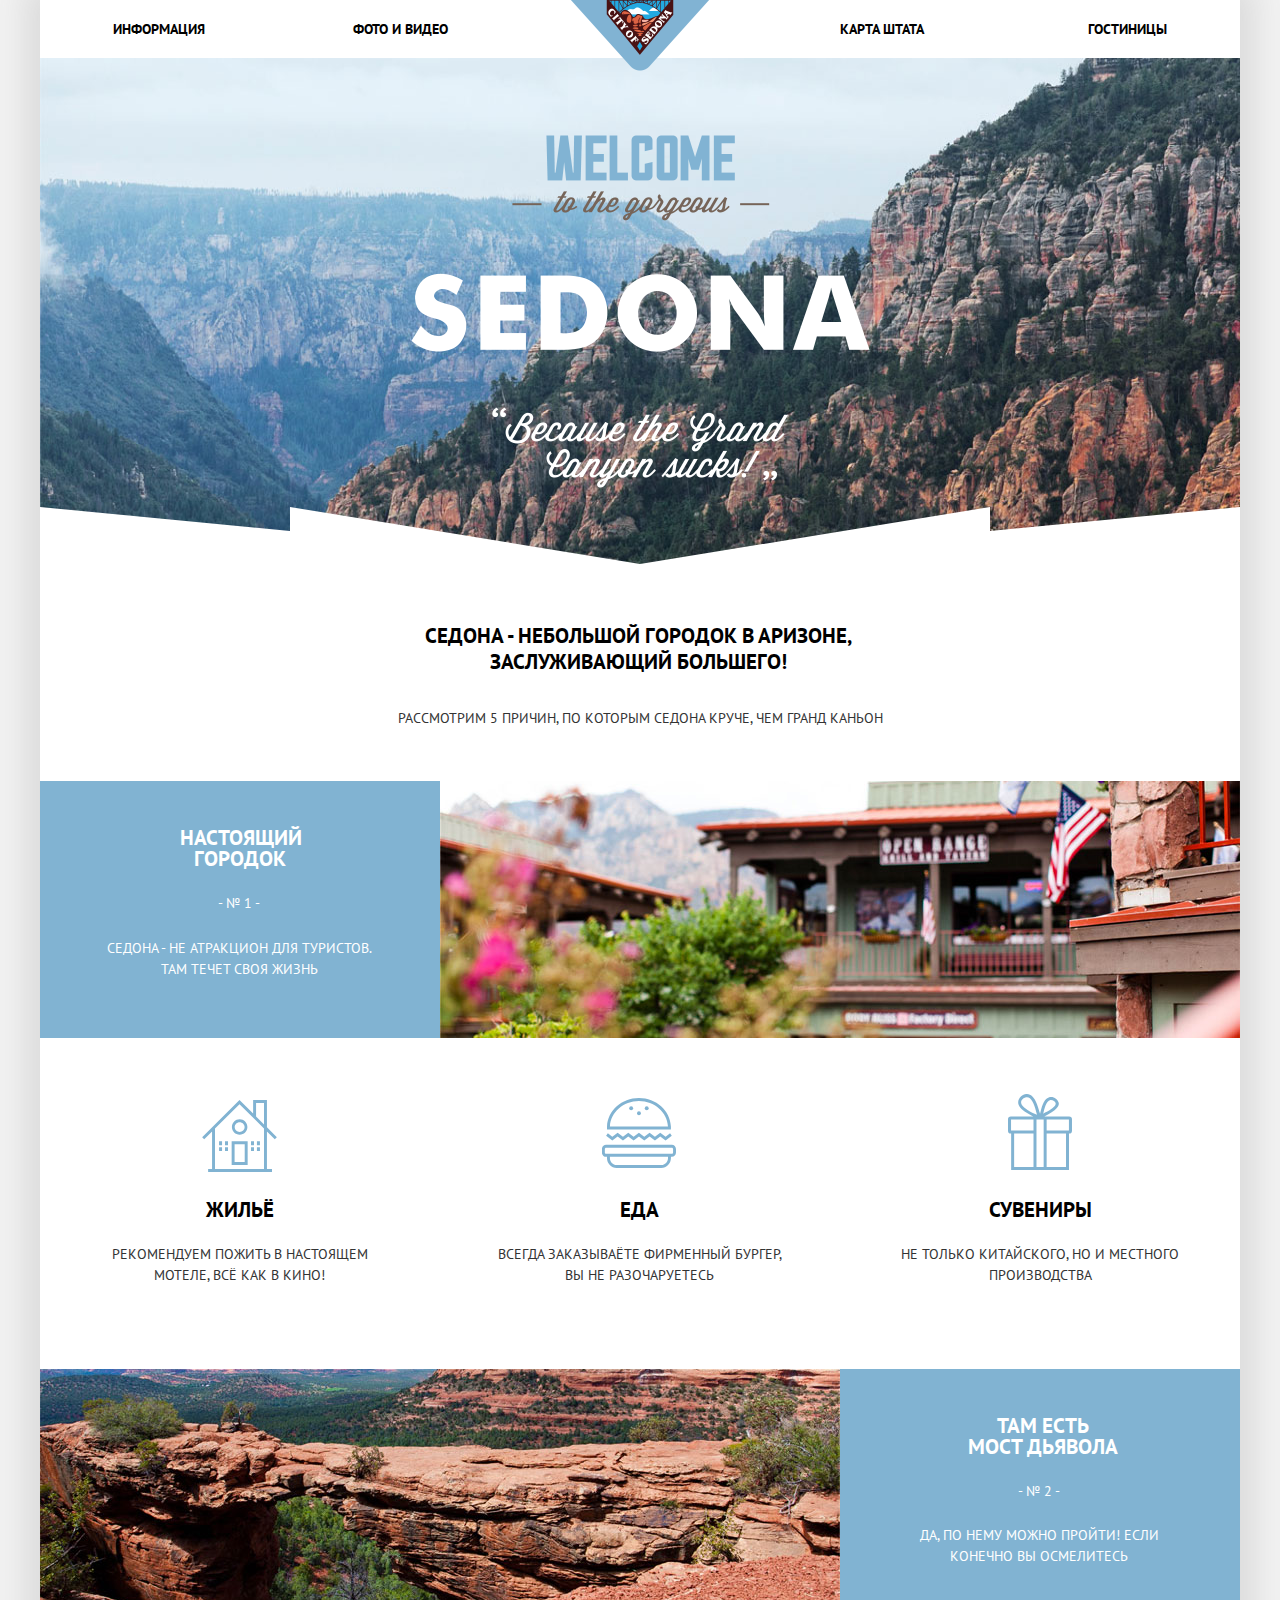
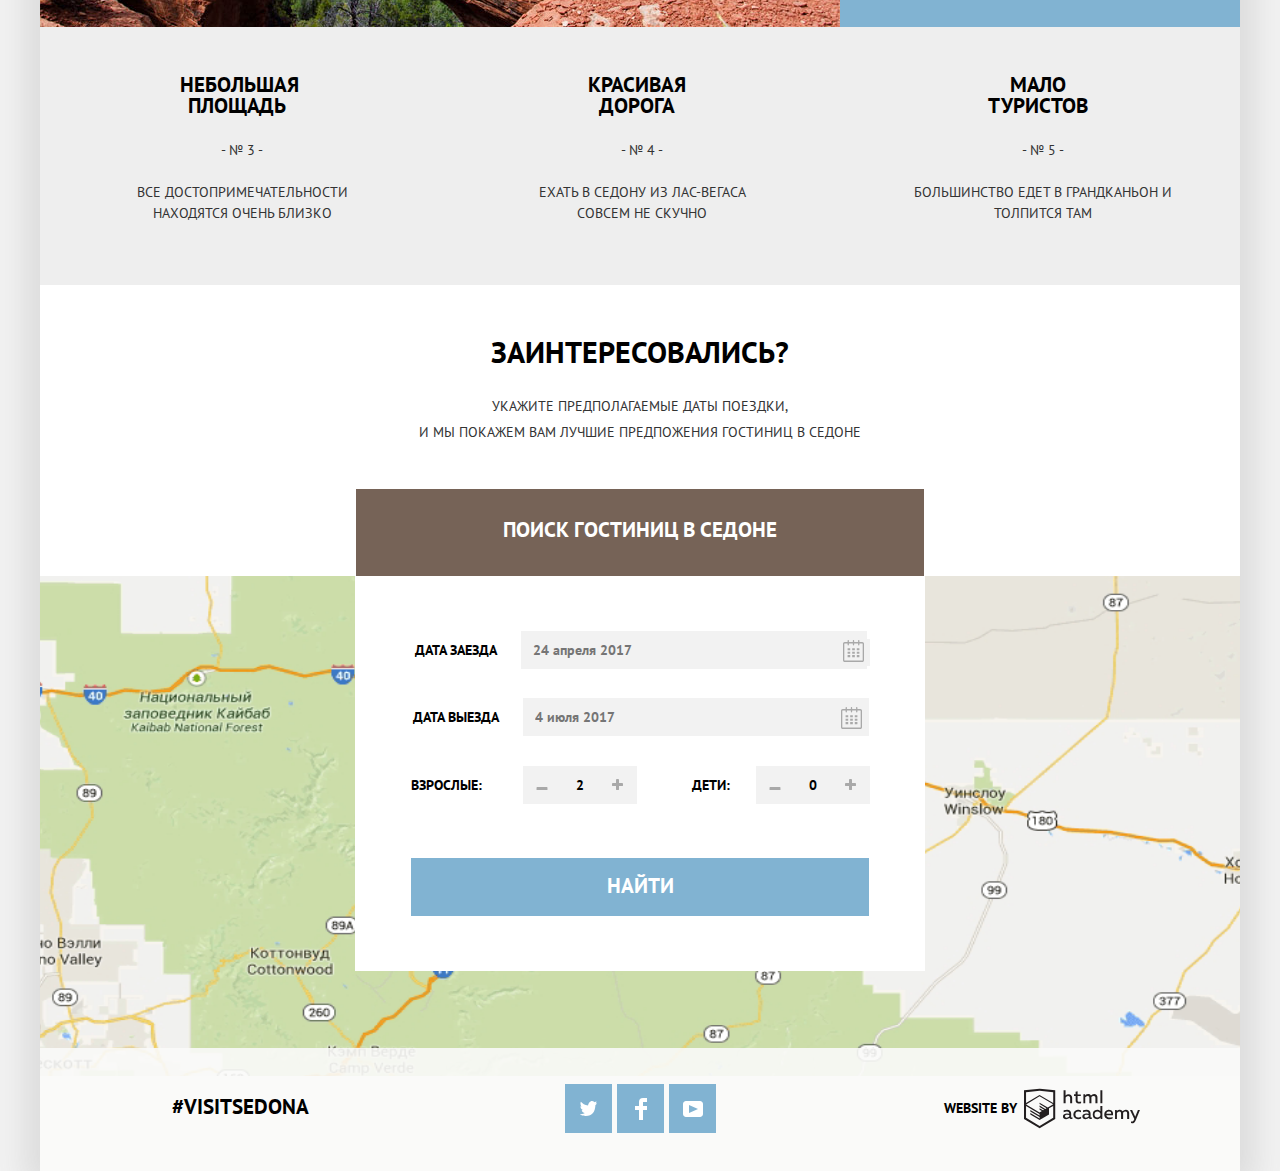
==== commit b8d1c7a7: "Внесены правки." ====
--- a/index.html
+++ b/index.html
@@ -6,7 +6,7 @@
   <title>HTML Academy: Седона</title>
   <link href="https://fonts.googleapis.com/css?family=PT+Sans:400,700&display=swap&subset=cyrillic" rel="stylesheet">
   <link rel="stylesheet" href="css/normalize.css">
-  <link rel="stylesheet" href="css/style.min.css">
+  <link rel="stylesheet" href="css/style.css">
 </head>
 
 <body>
@@ -28,14 +28,13 @@
     <main>
       <h1 class="visually-hidden">Туристический городок Седона</h1>
       <div class="welcome">
-        <img src="img/welcome.png" class="welcome-img" alt="Welcome to the gorgeous SEDONA Because the grand canyoun lucks!"
-        height="353" width="459">
+        <img src="img/welcome.png" class="welcome-img" alt="Welcome to the gorgeous SEDONA Because the grand canyoun lucks!" height="353" width="459">
       </div>
 
       <section class="features">
         <h2 class="visually-hidden">Преимущества</h2>
         <div>
-          <p class="features-intro">Седона - небольшой городок в аризоне,<br> заслуживающий большего!</p>
+          <p class="features-intro">Седона - небольшой городок в аризоне, заслуживающий большего!</p>
           <p class="features-fraze">Рассмотрим 5 причин, по которым Седона круче, чем гранд каньон</p>
         </div>
         <div class="features-list-one">
@@ -76,17 +75,17 @@
           <li class="features-item grey">
             <h3>небольшая площадь</h3>
             <p>- № 3 -</p>
-            <p>все достопримечательности <br> находятся очень близко</p>
+            <p>все достопримечательности находятся очень близко</p>
           </li>
           <li class="features-item grey">
             <h3>красивая дорога</h3>
             <p>- № 4 -</p>
-            <p>ехать в седону из лас-вегаса совсем <br> не скучно</p>
+            <p>ехать в седону из лас-вегаса совсем не скучно</p>
           </li>
           <li class="features-item grey">
             <h3>мало туристов</h3>
             <p>- № 5 -</p>
-            <p>большинство едет в грандканьон <br> и толпится там</p>
+            <p>большинство едет в грандканьон и толпится там</p>
           </li>
         </ul>
       </section>
@@ -101,36 +100,60 @@
           <p class="date-in">
             <label for="check-in">Дата заезда</label>
             <input type="text" name="check-in" id="check-in" placeholder="24 апреля 2017" class="check-in">
-            <button type="button" class="calendar"><img src="img/calendar.svg" width="21" height="22" alt="календарик"></button>
+            <button type="button" class="calendar" aria-label="Календарь для выбора даты заезда">
+              <svg xmlns="http://www.w3.org/2000/svg" width="21" height="22" viewBox="0 0 21 22"><g>
+                <path d="M19.251 2.025h-2.845V.648c0-.381-.294-.689-.656-.689-.363 0-.656.308-.656.689v1.377h-3.938V.648c0-.381-.294-.689-.655-.689-.363 0-.657.308-.657.689v1.377H5.906V.648c0-.381-.294-.689-.656-.689-.363 0-.657.308-.657.689v1.377H1.75C.784 2.025 0 2.847 0 3.862v16.302C0 21.179.784 22 1.75 22h17.501c.966 0 1.749-.821 1.749-1.836V3.862c0-1.015-.783-1.837-1.749-1.837zm.437 18.139a.448.448 0 0 1-.437.459H1.75a.45.45 0 0 1-.438-.459V3.862a.45.45 0 0 1 .438-.459h2.844v1.378c0 .381.294.689.657.689.362 0 .656-.308.656-.689V3.403h3.938v1.378c0 .381.294.689.657.689.361 0 .655-.308.655-.689V3.403h3.938v1.378c0 .381.293.689.656.689.362 0 .656-.308.656-.689V3.403h2.845c.241 0 .437.206.437.459v16.302z"/><path d="M4.594 8.225h2.625v2.066H4.594zM4.594 11.668h2.625v2.067H4.594zM4.594 15.112h2.625v2.066H4.594zM9.188 15.112h2.625v2.066H9.188zM9.188 11.668h2.625v2.067H9.188zM9.188 8.225h2.625v2.066H9.188zM13.781 15.112h2.625v2.066h-2.625zM13.781 11.668h2.625v2.067h-2.625zM13.781 8.225h2.625v2.066h-2.625z"/></g>
+              </svg>
+            </button>
           </p>
           <p class="date-out">
             <label for="check-out">Дата выезда</label>
-            <input type="text" name="check-out" id="check-out" placeholder="4 июля 2017" class="check-out"> 
-            <button type="button" class="calendar"><img src="img/calendar.svg" width="21" height="22" alt="календарик"></button>
+            <input type="text" name="check-out" id="check-out" placeholder="4 июля 2017" class="check-out">
+            <button type="button" class="calendar" aria-label="Календарь для выбора даты выезда">
+              <svg xmlns="http://www.w3.org/2000/svg" width="21" height="22" viewBox="0 0 21 22"><g>
+                <path d="M19.251 2.025h-2.845V.648c0-.381-.294-.689-.656-.689-.363 0-.656.308-.656.689v1.377h-3.938V.648c0-.381-.294-.689-.655-.689-.363 0-.657.308-.657.689v1.377H5.906V.648c0-.381-.294-.689-.656-.689-.363 0-.657.308-.657.689v1.377H1.75C.784 2.025 0 2.847 0 3.862v16.302C0 21.179.784 22 1.75 22h17.501c.966 0 1.749-.821 1.749-1.836V3.862c0-1.015-.783-1.837-1.749-1.837zm.437 18.139a.448.448 0 0 1-.437.459H1.75a.45.45 0 0 1-.438-.459V3.862a.45.45 0 0 1 .438-.459h2.844v1.378c0 .381.294.689.657.689.362 0 .656-.308.656-.689V3.403h3.938v1.378c0 .381.294.689.657.689.361 0 .655-.308.655-.689V3.403h3.938v1.378c0 .381.293.689.656.689.362 0 .656-.308.656-.689V3.403h2.845c.241 0 .437.206.437.459v16.302z"/><path d="M4.594 8.225h2.625v2.066H4.594zM4.594 11.668h2.625v2.067H4.594zM4.594 15.112h2.625v2.066H4.594zM9.188 15.112h2.625v2.066H9.188zM9.188 11.668h2.625v2.067H9.188zM9.188 8.225h2.625v2.066H9.188zM13.781 15.112h2.625v2.066h-2.625zM13.781 11.668h2.625v2.067h-2.625zM13.781 8.225h2.625v2.066h-2.625z"/></g>
+              </svg>
+            </button>
           </p>
           <div class="number-guest">
             <div class="btn-adults">
               <label for="adults">Взрослые:</label>
-              <button type="button" class="number-guest-btn left">-</button>
+              <button type="button" class="number-guest-btn left">
+                  <svg xmlns="http://www.w3.org/2000/svg" xmlns:xlink="http://www.w3.org/1999/xlink" width="12" height="3" viewBox="0 0 12 3">
+                    <image id="_" data-name="" width="12" height="3" xlink:href="[data-uri]"/>
+                  </svg>                    
+              </button>
               <input type="text" name="adults" id="adults" value="2" class="number-guest-btn">
-              <button type="button" class="number-guest-btn">+</button>
+              <button type="button" class="number-guest-btn plus">
+                <svg xmlns="http://www.w3.org/2000/svg" xmlns:xlink="http://www.w3.org/1999/xlink" width="11" height="11" viewBox="0 0 11 11">
+                  <image id="_" data-name="" width="11" height="11" xlink:href="[data-uri]"/>
+                </svg>    
+              </button>
             </div>
             <div class="btn-children">
               <label for="children">Дети:</label>
-              <button type="button" class="number-guest-btn">-</button>
-              <input type="text"  name="children" id="children" value="0" class="number-guest-btn">
-              <button type="button" class="number-guest-btn">+</button>
+              <button type="button" class="number-guest-btn">
+                <svg xmlns="http://www.w3.org/2000/svg" xmlns:xlink="http://www.w3.org/1999/xlink" width="12" height="3" viewBox="0 0 12 3">
+                  <image id="_" data-name="" width="12" height="3" xlink:href="[data-uri]"/>
+                </svg> 
+              </button>
+              <input type="text" name="children" id="children" value="0" class="number-guest-btn">
+              <button type="button" class="number-guest-btn">
+                <svg xmlns="http://www.w3.org/2000/svg" xmlns:xlink="http://www.w3.org/1999/xlink" width="11" height="11" viewBox="0 0 11 11">
+                  <image id="_" data-name="" width="11" height="11" xlink:href="[data-uri]"/>
+                </svg> 
+              </button>
             </div>
           </div>
           <button type="submit" class="found">Найти</button>
         </form>
       </section>
+      <section class="map">
+        <h3 class="visually-hidden">Карта Седоны</h3>
+        <iframe src="https://www.google.com/maps/embed?pb=!1m18!1m12!1m3!1d457075.5288376768!2d-111.88322182954033!3d34.84328485168527!2m3!1f0!2f0!3f0!3m2!1i1024!2i768!4f13.1!3m3!1m2!1s0x872da132f942b00d%3A0x5548c523fa6c8efd!2z0KHQtdC00L7QvdCwLCDQkNGA0LjQt9C-0L3QsCA4NjMzNiwg0KHQqNCQ!5e0!3m2!1sru!2sru!4v1572194821630!5m2!1sru!2sru" width="1200" height="474" allowfullscreen=""></iframe>
+      </section>
     </main>
-    <section class="map">
-      <h3 class="visually-hidden">Карта Седоны</h3>
-      <iframe src="https://www.google.com/maps/embed?pb=!1m18!1m12!1m3!1d457075.5288376768!2d-111.88322182954033!3d34.84328485168527!2m3!1f0!2f0!3f0!3m2!1i1024!2i768!4f13.1!3m3!1m2!1s0x872da132f942b00d%3A0x5548c523fa6c8efd!2z0KHQtdC00L7QvdCwLCDQkNGA0LjQt9C-0L3QsCA4NjMzNiwg0KHQqNCQ!5e0!3m2!1sru!2sru!4v1572194821630!5m2!1sru!2sru"
-      width="1200" height="474" allowfullscreen=""></iframe>
-    </section>
+
     <footer class="footer footer-main">
 
       <a href="index.html" class="footer-contacts">#VisitSedona</a>
@@ -139,21 +162,21 @@
         <li>
           <a href="#" class="social-button"><span class="visually-hidden">Твитер</span>
             <svg xmlns="http://www.w3.org/2000/svg" xmlns:xlink="http://www.w3.org/1999/xlink" width="17" height="15" viewBox="0 0 17 15">
-            <path fill="#FFF" d="M10.95.144c1.685-.496 2.984.27 3.577 1.179.673-.231 1.331-.481 2.011-.708a2.345 2.345 0 0 1-.857 1.768c.685.17 1.304-.491 1.304-.491-.169 1-1.006 1.788-1.563 2.024-.231 6.75-3.175 11.217-10.077 11.082h-.446c-.41 0-4.164-.46-4.898-1.887 2.271.196 3.893-.422 4.693-1.177-.96-.3-2.679-.477-2.979-2.95.349.106.564.228 1.19.119C1.705 8.247.374 7.53.448 5.33c.285.328 1.067.536 1.34.472C1.085 5.561-.182 2.442.894.85c1.818 1.854 3.735 3.606 7.152 3.773C8.254 2.33 9.183.793 10.95.144z"/>
+              <path fill="#FFF" d="M10.95.144c1.685-.496 2.984.27 3.577 1.179.673-.231 1.331-.481 2.011-.708a2.345 2.345 0 0 1-.857 1.768c.685.17 1.304-.491 1.304-.491-.169 1-1.006 1.788-1.563 2.024-.231 6.75-3.175 11.217-10.077 11.082h-.446c-.41 0-4.164-.46-4.898-1.887 2.271.196 3.893-.422 4.693-1.177-.96-.3-2.679-.477-2.979-2.95.349.106.564.228 1.19.119C1.705 8.247.374 7.53.448 5.33c.285.328 1.067.536 1.34.472C1.085 5.561-.182 2.442.894.85c1.818 1.854 3.735 3.606 7.152 3.773C8.254 2.33 9.183.793 10.95.144z" />
             </svg>
           </a>
         </li>
         <li>
           <a href="#" class="social-button"><span class="visually-hidden">Фейсбук</span>
             <svg xmlns="http://www.w3.org/2000/svg" width="12" height="22" viewBox="0 0 12 22">
-              <path fill="#FFF" d="M12 4V0H8a4 4 0 0 0-4 4v4H0v4h4v10h4V12h4V8H8V4h4z"/>
+              <path fill="#FFF" d="M12 4V0H8a4 4 0 0 0-4 4v4H0v4h4v10h4V12h4V8H8V4h4z" />
             </svg>
           </a>
         </li>
         <li>
           <a href="#" class="social-button"><span class="visually-hidden">Ю-туб</span>
             <svg xmlns="http://www.w3.org/2000/svg" xmlns:xlink="http://www.w3.org/1999/xlink" width="20" height="16" viewBox="0 0 20 16">
-              <path fill="#FFF" d="M17 0H3C1.35 0 0 1.35 0 3v10c0 1.65 1.35 3 3 3h14c1.65 0 3-1.35 3-3V3c0-1.65-1.35-3-3-3zM6.027 11.998V4.002L15.014 8l-8.987 3.998z"/>
+              <path fill="#FFF" d="M17 0H3C1.35 0 0 1.35 0 3v10c0 1.65 1.35 3 3 3h14c1.65 0 3-1.35 3-3V3c0-1.65-1.35-3-3-3zM6.027 11.998V4.002L15.014 8l-8.987 3.998z" />
             </svg>
           </a>
 
@@ -162,11 +185,11 @@
 
       <p class="footer-htmlacademy">Website by</p>
       <a href="https://htmlacademy.ru/intensive/htmlcss">
-        <svg  class="htmlacademy-btn" id="Layer_1" data-name="Layer 1" xmlns="http://www.w3.org/2000/svg" viewBox="0 0 108.08 36.85" width="116" height="41">
-          <path d="M44.61,26.88a2,2,0,0,0,.55-0.1v1.33a3.25,3.25,0,0,1-1.18.21,1.67,1.67,0,0,1-1.67-1,4.84,4.84,0,0,1-3.14,1.08c-1.51,0-2.91-.83-2.91-2.55,0-2.13,2-2.79,3.71-2.79a11.08,11.08,0,0,1,2.17.25v-0.3c0-1-.76-1.77-2.19-1.77a7.42,7.42,0,0,0-3,.64v-1.7a10.21,10.21,0,0,1,3.19-.55c2.36,0,3.81,1.12,3.81,3.65v3a0.54,0.54,0,0,0,.49.59h0.17Zm-6.44-1.13A1.35,1.35,0,0,0,39.63,27h0.11a3.39,3.39,0,0,0,2.41-1V24.58a9.72,9.72,0,0,0-1.81-.21c-1,0-2.16.33-2.16,1.38h0Zm12.36-6.11a5,5,0,0,1,2.57.64V22a4.08,4.08,0,0,0-2.3-.7,2.75,2.75,0,1,0,0,5.49,5,5,0,0,0,2.43-.64v1.71a6.27,6.27,0,0,1-2.76.57A4.21,4.21,0,0,1,46,24.51q0-.21,0-0.41a4.32,4.32,0,0,1,4.18-4.46h0.38Zm12.17,7.24a2,2,0,0,0,.55-0.1v1.33a3.25,3.25,0,0,1-1.18.21,1.67,1.67,0,0,1-1.67-1,4.84,4.84,0,0,1-3.14,1.08c-1.51,0-2.91-.83-2.91-2.55,0-2.13,2-2.79,3.71-2.79a11.08,11.08,0,0,1,2.17.25v-0.3c0-1-.76-1.77-2.19-1.77a7.42,7.42,0,0,0-3,.64v-1.7a10.21,10.21,0,0,1,3.19-.55c2.36,0,3.81,1.12,3.81,3.65v3a0.54,0.54,0,0,0,.49.59h0.17Zm-6.44-1.13A1.35,1.35,0,0,0,57.73,27h0.11a3.39,3.39,0,0,0,2.41-1V24.58a9.72,9.72,0,0,0-1.81-.21c-1.06,0-2.16.33-2.16,1.38h0ZM73,16V28.2H71.35V26.88a3.88,3.88,0,0,1-3.19,1.54,4.4,4.4,0,0,1,0-8.78,3.81,3.81,0,0,1,3,1.3V16H73Zm-4.53,5.22a2.76,2.76,0,1,0,0,5.52A2.86,2.86,0,0,0,71.15,25V23A2.91,2.91,0,0,0,68.49,21.27ZM79,19.64c3.31,0,4.46,2.68,3.92,5.09H76.7c0.21,1.5,1.67,2.11,3.19,2.11a6.11,6.11,0,0,0,2.64-.59v1.6a7.14,7.14,0,0,1-3,.57C77,28.42,74.78,27,74.78,24a4.18,4.18,0,0,1,4-4.39H79Zm0.09,1.54a2.28,2.28,0,0,0-2.44,2.1v0.06H81.3A2,2,0,0,0,79.13,21.18Zm5.73,7V19.87h1.65v1a3.81,3.81,0,0,1,2.78-1.27A2.86,2.86,0,0,1,91.89,21a4.12,4.12,0,0,1,2.91-1.33A3.06,3.06,0,0,1,98,23V28.2h-1.9V23.05a1.59,1.59,0,0,0-1.42-1.75H94.42a2.8,2.8,0,0,0-2.07,1.12V28.2h-1.9V23.05A1.59,1.59,0,0,0,89,21.31H88.8a3,3,0,0,0-2.21,1.29v5.63H84.86Zm21.31-8.33h1.9l-3.91,9.46c-0.9,2.17-2.09,2.86-3.35,2.86a4.76,4.76,0,0,1-1.1-.14V30.46a2.86,2.86,0,0,0,.85.12c0.9,0,1.58-.64,2.07-1.9l0.17-.42-4-8.4h2l2.86,6.29ZM38.73,1.46V6.22a3.81,3.81,0,0,1,2.7-1.14,3.25,3.25,0,0,1,3.44,3.4v5.15H43V8.72a1.81,1.81,0,0,0-1.61-2h-0.3a2.93,2.93,0,0,0-2.32,1.39v5.52h-1.9V1.46h1.9ZM49.94,2.31v3h3V6.91h-3v3.81c0,1.1.5,1.46,1.58,1.46a4.49,4.49,0,0,0,1.69-.33v1.6A6.8,6.8,0,0,1,51,13.8a2.55,2.55,0,0,1-2.86-2.74V6.89H46.58V5.26h1.5V2.74Zm5.4,11.31V5.28H57v1A3.81,3.81,0,0,1,59.77,5a2.86,2.86,0,0,1,2.6,1.33A4.12,4.12,0,0,1,65.28,5,3.06,3.06,0,0,1,68.44,8.4v5.21h-1.9V8.46a1.59,1.59,0,0,0-1.42-1.75H64.89a2.8,2.8,0,0,0-2.07,1.12v5.78h-1.9V8.46A1.59,1.59,0,0,0,59.5,6.71H59.27A3,3,0,0,0,57.06,8v5.63H55.34ZM71.17,1.45H73V13.6H71.17V1.45ZM14.71,0H14.55L0,1.54V28.21l14.55,8.66,14.55-8.66V1.54Zm12.5,27.1L14.55,34.64,1.9,27.12V16.18l12.59,7.5V25L5.86,19.9v1.31l8.68,5.21v1.39L5.87,22.65V24l8.68,5.21,8.75-5.24V18.31L27.2,16V27.12Zm0-12.53-3.48,2-1.6,1L14.51,13v1.31L21,18.23H21l-0.14.09-1,.54-5.37-3.2V17l4.24,2.52-1,.67-3.2-1.9v1.31l2.1,1.24L14.5,22.1,2,14.65,14.51,7.11Zm0-1.32L14.49,5.76,1.91,13.25v-10L14.56,1.92,27.21,3.25v10h0Z" transform="translate(0 -0.02)" fill="#231f20"/>
+        <svg class="htmlacademy-btn" id="Layer_1" data-name="Layer 1" xmlns="http://www.w3.org/2000/svg" viewBox="0 0 108.08 36.85" width="116" height="41">
+          <path d="M44.61,26.88a2,2,0,0,0,.55-0.1v1.33a3.25,3.25,0,0,1-1.18.21,1.67,1.67,0,0,1-1.67-1,4.84,4.84,0,0,1-3.14,1.08c-1.51,0-2.91-.83-2.91-2.55,0-2.13,2-2.79,3.71-2.79a11.08,11.08,0,0,1,2.17.25v-0.3c0-1-.76-1.77-2.19-1.77a7.42,7.42,0,0,0-3,.64v-1.7a10.21,10.21,0,0,1,3.19-.55c2.36,0,3.81,1.12,3.81,3.65v3a0.54,0.54,0,0,0,.49.59h0.17Zm-6.44-1.13A1.35,1.35,0,0,0,39.63,27h0.11a3.39,3.39,0,0,0,2.41-1V24.58a9.72,9.72,0,0,0-1.81-.21c-1,0-2.16.33-2.16,1.38h0Zm12.36-6.11a5,5,0,0,1,2.57.64V22a4.08,4.08,0,0,0-2.3-.7,2.75,2.75,0,1,0,0,5.49,5,5,0,0,0,2.43-.64v1.71a6.27,6.27,0,0,1-2.76.57A4.21,4.21,0,0,1,46,24.51q0-.21,0-0.41a4.32,4.32,0,0,1,4.18-4.46h0.38Zm12.17,7.24a2,2,0,0,0,.55-0.1v1.33a3.25,3.25,0,0,1-1.18.21,1.67,1.67,0,0,1-1.67-1,4.84,4.84,0,0,1-3.14,1.08c-1.51,0-2.91-.83-2.91-2.55,0-2.13,2-2.79,3.71-2.79a11.08,11.08,0,0,1,2.17.25v-0.3c0-1-.76-1.77-2.19-1.77a7.42,7.42,0,0,0-3,.64v-1.7a10.21,10.21,0,0,1,3.19-.55c2.36,0,3.81,1.12,3.81,3.65v3a0.54,0.54,0,0,0,.49.59h0.17Zm-6.44-1.13A1.35,1.35,0,0,0,57.73,27h0.11a3.39,3.39,0,0,0,2.41-1V24.58a9.72,9.72,0,0,0-1.81-.21c-1.06,0-2.16.33-2.16,1.38h0ZM73,16V28.2H71.35V26.88a3.88,3.88,0,0,1-3.19,1.54,4.4,4.4,0,0,1,0-8.78,3.81,3.81,0,0,1,3,1.3V16H73Zm-4.53,5.22a2.76,2.76,0,1,0,0,5.52A2.86,2.86,0,0,0,71.15,25V23A2.91,2.91,0,0,0,68.49,21.27ZM79,19.64c3.31,0,4.46,2.68,3.92,5.09H76.7c0.21,1.5,1.67,2.11,3.19,2.11a6.11,6.11,0,0,0,2.64-.59v1.6a7.14,7.14,0,0,1-3,.57C77,28.42,74.78,27,74.78,24a4.18,4.18,0,0,1,4-4.39H79Zm0.09,1.54a2.28,2.28,0,0,0-2.44,2.1v0.06H81.3A2,2,0,0,0,79.13,21.18Zm5.73,7V19.87h1.65v1a3.81,3.81,0,0,1,2.78-1.27A2.86,2.86,0,0,1,91.89,21a4.12,4.12,0,0,1,2.91-1.33A3.06,3.06,0,0,1,98,23V28.2h-1.9V23.05a1.59,1.59,0,0,0-1.42-1.75H94.42a2.8,2.8,0,0,0-2.07,1.12V28.2h-1.9V23.05A1.59,1.59,0,0,0,89,21.31H88.8a3,3,0,0,0-2.21,1.29v5.63H84.86Zm21.31-8.33h1.9l-3.91,9.46c-0.9,2.17-2.09,2.86-3.35,2.86a4.76,4.76,0,0,1-1.1-.14V30.46a2.86,2.86,0,0,0,.85.12c0.9,0,1.58-.64,2.07-1.9l0.17-.42-4-8.4h2l2.86,6.29ZM38.73,1.46V6.22a3.81,3.81,0,0,1,2.7-1.14,3.25,3.25,0,0,1,3.44,3.4v5.15H43V8.72a1.81,1.81,0,0,0-1.61-2h-0.3a2.93,2.93,0,0,0-2.32,1.39v5.52h-1.9V1.46h1.9ZM49.94,2.31v3h3V6.91h-3v3.81c0,1.1.5,1.46,1.58,1.46a4.49,4.49,0,0,0,1.69-.33v1.6A6.8,6.8,0,0,1,51,13.8a2.55,2.55,0,0,1-2.86-2.74V6.89H46.58V5.26h1.5V2.74Zm5.4,11.31V5.28H57v1A3.81,3.81,0,0,1,59.77,5a2.86,2.86,0,0,1,2.6,1.33A4.12,4.12,0,0,1,65.28,5,3.06,3.06,0,0,1,68.44,8.4v5.21h-1.9V8.46a1.59,1.59,0,0,0-1.42-1.75H64.89a2.8,2.8,0,0,0-2.07,1.12v5.78h-1.9V8.46A1.59,1.59,0,0,0,59.5,6.71H59.27A3,3,0,0,0,57.06,8v5.63H55.34ZM71.17,1.45H73V13.6H71.17V1.45ZM14.71,0H14.55L0,1.54V28.21l14.55,8.66,14.55-8.66V1.54Zm12.5,27.1L14.55,34.64,1.9,27.12V16.18l12.59,7.5V25L5.86,19.9v1.31l8.68,5.21v1.39L5.87,22.65V24l8.68,5.21,8.75-5.24V18.31L27.2,16V27.12Zm0-12.53-3.48,2-1.6,1L14.51,13v1.31L21,18.23H21l-0.14.09-1,.54-5.37-3.2V17l4.24,2.52-1,.67-3.2-1.9v1.31l2.1,1.24L14.5,22.1,2,14.65,14.51,7.11Zm0-1.32L14.49,5.76,1.91,13.25v-10L14.56,1.92,27.21,3.25v10h0Z" transform="translate(0 -0.02)" fill="#231f20" />
         </svg>
       </a>
-      
+
 
     </footer>
   </div>
@@ -174,3 +197,5 @@
 </body>
 
 </html>
+
+
--- a/css/style.css
+++ b/css/style.css
@@ -0,0 +1,1211 @@
+body {
+	padding: 0;
+	font-family: 'PT Sans', Arial, sans-serif;
+	font-size: 14px;
+	line-height: 21px;
+	font-weight: 400;
+	color: #000000;
+	text-transform: uppercase;
+	background-color: #f2f2f2;
+}
+
+a {
+	text-decoration: none;
+}
+
+img {
+	max-width: 100%;
+	height: auto;
+}
+
+.container-center {
+	width: 1200px;
+	margin: 0 auto;
+	background-color: #ffffff;
+	-webkit-box-shadow: 0px 0px 30px 15px #dbdbdb;
+	box-shadow: 0px 0px 30px 15px #dbdbdb;
+}
+
+.main-header {
+	position: relative;
+	padding: 16px 0;
+}
+
+.main-nav {
+	font-size: 14px;
+	line-height: 26px;
+	margin: 0px;
+	display: -webkit-box;
+	display: -ms-flexbox;
+	display: flex;
+}
+
+.logo {
+	height: 71px;
+	width: 140px;
+	padding: 0;
+	margin: 0;
+	-webkit-box-ordinal-group: 3;
+	-ms-flex-order: 2;
+	order: 2;
+	position: absolute;
+	top: 0;
+	left: 50%;
+	margin-left: -70px;
+	z-index: 1;
+}
+
+.site-nav {
+	list-style: none;
+	display: -webkit-box;
+	display: -ms-flexbox;
+	display: flex;
+	-ms-flex-wrap: wrap;
+	flex-wrap: wrap;
+	margin: 0;
+	width: 100%;
+	padding-left: 73px;
+	padding-right: 73px;
+	font-weight: 700;
+}
+
+.site-nav li {
+	width: 25%;
+}
+
+.site-nav li:nth-child(2) {
+	margin-right: 0px;
+	margin-left: -24px;
+}
+
+.site-nav li:nth-child(3) {
+	margin-left: 44px;
+	margin-right: -20px;
+}
+
+.site-nav li:nth-child(3),
+.site-nav li:nth-child(4) {
+	text-align: right;
+}
+
+.site-nav-list {
+	color: #000000;
+}
+
+.site-nav a:hover,
+.site-nav a:focus {
+	color: #a3c7de;
+}
+
+.site-nav a:active {
+	color: #cacaca;
+}
+
+.welcome {
+	position: relative;
+	background-color: #ffffff;
+	background-image: url("../img/bg.jpg");
+	background-position: right 0px top -61px;
+	background-repeat: no-repeat;
+	background-size: 1200px 800px;
+	padding-bottom: 76px;
+}
+
+.welcome-img {
+	display: block;
+	margin: 0 auto;
+	padding-top: 77px;
+}
+
+.welcome::after {
+	content: url("../img/polygon.svg");
+	position: absolute;
+	left: 0;
+	bottom: -2.4px;
+	line-height: 0;
+}
+
+
+/*Стили для преимужеств на главной странице*/
+
+.features-intro {
+	text-align: center;
+	font-size: 21px;
+	line-height: 26px;
+	font-weight: 700;
+	padding: 0;
+	margin: 0;
+	margin-top: 59px;
+	margin-right: 379px;
+	margin-bottom: 30px;
+	margin-left: 375px;
+}
+
+.features-fraze {
+	text-align: center;
+	font-size: 14px;
+	line-height: 26px;
+	color: #333333;
+	padding: 0;
+	margin: 0;
+}
+
+.features-list-one {
+	display: -webkit-box;
+	display: -ms-flexbox;
+	display: flex;
+	-ms-flex-wrap: wrap;
+	flex-wrap: wrap;
+	margin-top: 50px;
+}
+
+.features-list-one-color {
+	color: #ffffff;
+	width: 400px;
+	background-color: #81b3d2;
+	margin: 0;
+	padding: 0;
+	padding-top: 23px;
+	padding-bottom: 44px;
+}
+
+.features-list-one-img {
+	position: relative;
+	overflow: hidden;
+	width: 800px;
+}
+
+.sedona-img {
+	position: absolute;
+	bottom: -67px;
+}
+
+.features-list-one-color h3 {
+	font-size: 21px;
+	line-height: 21px;
+	font-weight: 700;
+	text-align: center;
+	padding: 0;
+	margin: 0;
+	margin-top: 23px;
+	margin-left: 140px;
+	margin-right: 140px;
+}
+
+.features-list-one-color p {
+	font-size: 14px;
+	line-height: 21px;
+	font-weight: 400;
+	text-align: center;
+	padding: 0;
+	margin-top: 24px;
+	margin-right: 60px;
+	margin-left: 58px;
+}
+
+.features-list-two {
+	display: -webkit-box;
+	display: -ms-flexbox;
+	display: flex;
+	-ms-flex-wrap: wrap;
+	flex-wrap: wrap;
+}
+
+.features-list-two-color {
+	color: #ffffff;
+	text-align: center;
+	width: 400px;
+	background-color: #81b3d2;
+	padding-bottom: 37px;
+}
+
+.features-list-two-img {
+	position: relative;
+	overflow: hidden;
+	width: 800px;
+}
+
+.bridge-img {
+	position: absolute;
+	top: -76px;
+}
+
+.features-list-two-color h3 {
+	font-size: 21px;
+	line-height: 21px;
+	font-weight: 700;
+	padding: 0;
+	margin-top: 46px;
+	margin-right: 110px;
+	margin-bottom: 24px;
+	margin-left: 115px;
+}
+
+.features-list-two-color p {
+	font-size: 14px;
+	line-height: 21px;
+	font-weight: 400;
+	padding: 0;
+	margin-left: 48px;
+	margin-right: 50px;
+	margin-bottom: 23px;
+}
+
+.features-list {
+	list-style: none;
+	display: -webkit-box;
+	display: -ms-flexbox;
+	display: flex;
+	-ms-flex-wrap: wrap;
+	flex-wrap: wrap;
+	-webkit-box-pack: justify;
+	-ms-flex-pack: justify;
+	justify-content: space-between;
+	margin: 0;
+	padding: 0;
+}
+
+.features-item {
+	position: relative;
+	padding-top: 140px;
+	text-align: center;
+	width: 33.33%;
+}
+
+.features-item h3 {
+	font-size: 21px;
+	line-height: 21px;
+	padding: 0;
+	padding-top: 0px;
+	margin: 0;
+	margin-top: 21px;
+	margin-bottom: 20px;
+}
+
+.features-item p {
+	color: #333333;
+	margin-top: 24px;
+	margin-right: 50px;
+	margin-bottom: 83px;
+	margin-left: 50px;
+}
+
+.grey {
+	background-color: #eeeeee;
+	padding-top: 0;
+	padding-bottom: 20px;
+}
+
+.grey h3 {
+	margin-top: 47px;
+	margin-right: 145px;
+	margin-left: 140px;
+	margin-bottom: 24px;
+	padding: 0;
+	color: #000000;
+}
+
+.grey p {
+	margin-top: 0;
+	margin-right: 68px;
+	margin-bottom: 21px;
+	margin-left: 73px;
+	color: #333333;
+}
+
+.home::before {
+	content: url("../img/home.svg");
+	position: absolute;
+	left: 162px;
+	bottom: 194px;
+}
+
+.food::before {
+	content: url("../img/food.svg");
+	position: absolute;
+	left: 162px;
+	bottom: 198px;
+}
+
+.box::before {
+	content: url("../img/box.svg");
+	position: absolute;
+	left: 168px;
+	bottom: 196px;
+}
+
+.subtitle {
+	text-align: center;
+	font-size: 30px;
+	line-height: 36px;
+	color: #000000;
+	padding: 0;
+	margin: 0;
+	margin-top: 49px;
+	margin-bottom: 23px;
+}
+
+.subtitle-btn {
+	text-align: center;
+	margin-top: 44px;
+}
+
+.search-main {
+	font-size: 21px;
+	line-height: 26px;
+	text-transform: uppercase;
+	font-weight: 700;
+	width: 568px;
+	padding-top: 28px;
+	padding-bottom: 33px;
+	margin: 0;
+	background-color: #766357;
+	color: #ffffff;
+	border: none;
+	display: inline-block;
+	vertical-align: middle;
+}
+
+.popup {
+	width: 570px;
+	margin-left: 315px;
+	padding-top: 40px;
+	display: -webkit-box;
+	display: -ms-flexbox;
+	display: flex;
+	-webkit-box-orient: vertical;
+	-webkit-box-direction: normal;
+	-ms-flex-direction: column;
+	flex-direction: column;
+	-webkit-box-align: center;
+	-ms-flex-align: center;
+	align-items: center;
+	position: absolute;
+	z-index: 1;
+	background-color: #ffffff;
+	font-weight: 700;
+}
+
+.popup-animation {
+	-webkit-animation-name: bounce;
+	animation-name: bounce;
+	-webkit-animation-duration: 0.6s;
+	animation-duration: 0.6s;
+}
+
+.popup-err {
+	-webkit-animation-name: shake;
+	animation-name: shake;
+	-webkit-animation-duration: 0.6s;
+	animation-duration: 0.6s;
+}
+
+.check-in,
+.check-out {
+	width: 346px;
+	height: 38px;
+	background-color: #f2f2f2;
+	color: #000000;
+	font-weight: 700;
+	border: none;
+	margin-left: 21px;
+	padding-left: 12px;
+	-webkit-box-sizing: border-box;
+	box-sizing: border-box;
+}
+.check-in:hover,
+.check-out:hover {
+	background-color: #ebebeb;
+}
+.check-in:focus,
+.check-out:focus {
+	background-color: #ffffff;
+}
+
+.date-in,
+.date-out {
+	position: relative;
+	margin-top: 15px;
+	margin-left: 2px;
+}
+
+.calendar {
+	border: none;
+	position: absolute;
+	left: 422px;
+	top: 8px;
+	background-color: #f2f2f2;
+}
+.calendar svg {
+	fill: #a9a9a9;
+}
+.calendar svg:hover {
+	fill: #000000;
+}
+.calendar svg:active {
+	fill: #81b3d2;
+}
+.number-guest {
+	display: -webkit-box;
+	display: -ms-flexbox;
+	display: flex;
+	-webkit-box-align: center;
+	-ms-flex-align: center;
+	align-items: center;
+	width: 459px;
+	-webkit-box-pack: justify;
+	-ms-flex-pack: justify;
+	justify-content: space-between;
+	margin-bottom: 49px;
+}
+
+.btn-adults,
+.btn-children {
+	display: -webkit-box;
+	display: -ms-flexbox;
+	display: flex;
+	margin-top: 13px;
+}
+
+.btn-adults input,
+.btn-children input {
+	border: none;
+	text-align: center;
+	background-color: #f2f2f2;
+	font-weight: 700;
+}
+
+.btn-adults label,
+.btn-children label {
+	margin-right: 26px;
+	margin-top: 12px;
+}
+
+.number-guest-btn {
+	width: 38px;
+	height: 38px;
+	border: none;
+	background-color: #f2f2f2;
+	padding: 0;
+	margin: 0;
+	margin-top: 3px;
+}
+.number-guest-btn svg:hover {
+	color: #000000;
+}
+
+.left {
+	margin-left: 15px;
+}
+
+.found {
+	font-size: 21px;
+	line-height: 26px;
+	color: #ffffff;
+	text-transform: uppercase;
+	font-weight: 700;
+	width: 458px;
+	background-color: #81b3d2;
+	border: none;
+	margin-top: 5px;
+	margin-bottom: 55px;
+	padding-top: 15px;
+	padding-bottom: 17px;
+}
+
+.found a {
+	margin-top: auto;
+	margin-left: auto;
+	margin-right: auto;
+	color: #ffffff;
+}
+
+.map {
+	background-image: url("../img/map.png");
+	background-position: right -52px top 0;
+	background-repeat: no-repeat;
+	background-size: 1718px 748px;
+	position: relative;
+	padding-top: 500px;
+}
+
+.map iframe {
+	position: absolute;
+	top: 0px;
+	border: none;
+}
+
+.footer {
+	padding-top: 37px;
+	padding-bottom: 36px;
+	display: -webkit-box;
+	display: -ms-flexbox;
+	display: flex;
+	-webkit-box-pack: justify;
+	-ms-flex-pack: justify;
+	justify-content: space-between;
+	-webkit-box-align: center;
+	-ms-flex-align: center;
+	align-items: center;
+	background-color: rgba(249, 250, 248, 0.9);
+	font-weight: 700;
+}
+
+.footer-main {
+	margin-top: -28px;
+	width: 1200px;
+	position: relative;
+}
+
+.footer-contacts {
+	font-size: 21px;
+	line-height: 26px;
+	color: #000000;
+	margin-left: 132px;
+	margin-bottom: 6px;
+}
+
+.footer-social {
+	list-style: none;
+	display: -webkit-box;
+	display: -ms-flexbox;
+	display: flex;
+	-ms-flex-wrap: wrap;
+	flex-wrap: wrap;
+	-webkit-box-pack: justify;
+	-ms-flex-pack: justify;
+	justify-content: space-between;
+	width: 151px;
+	margin: 0 auto;
+	margin-top: -3px;
+	margin-left: 256px;
+	padding: 0;
+}
+
+.social-button {
+	display: -webkit-box;
+	display: -ms-flexbox;
+	display: flex;
+	-webkit-box-align: center;
+	-ms-flex-align: center;
+	align-items: center;
+	-webkit-box-pack: center;
+	-ms-flex-pack: center;
+	justify-content: center;
+	width: 47px;
+	height: 49px;
+	background-color: #81b3d2;
+}
+
+.social-button:focus,
+.social-button:hover {
+	background-color: #669ec0;
+}
+
+.social-button:active {
+	background-color: #5496bd;
+}
+
+.social-button:active path {
+	fill: #88b6d1;
+}
+
+.footer-htmlacademy {
+	padding: 0;
+	margin: 0;
+	margin-right: 7px;
+	margin-bottom: 4px;
+}
+
+.htmlacademy-btn {
+	margin-right: 100px;
+	margin-top: 3px;
+}
+
+.htmlacademy-btn:focus path,
+.htmlacademy-btn:hover path {
+	fill: #81b3d2;
+}
+
+.htmlacademy-btn:active path {
+	fill: #bdbbbc;
+}
+
+.visually-hidden {
+	position: absolute;
+	width: 1px;
+	height: 1px;
+	margin: -1px;
+	border: 0;
+	padding: 0;
+	clip: rect(0 0 0 0);
+	overflow: hidden;
+}
+
+
+/*Окончание стилей index.html*/
+
+
+/*Старт стилей catalog.html*/
+
+.catalog-main {
+	background-image: url("../img/filterbackground.jpg");
+	background-position: top;
+	background-repeat: no-repeat;
+	background-color: #ffffff;
+	padding-left: 60px;
+	padding-right: 60px;
+}
+
+.points {
+	display: -webkit-box;
+	display: -ms-flexbox;
+	display: flex;
+	padding-bottom: 23px;
+}
+
+fieldset {
+	border: none;
+}
+
+.hotel-form {
+	margin-left: auto;
+}
+
+.catalog-content {
+	background-color: #ffffff;
+}
+
+.catalog-found {
+	display: -webkit-box;
+	display: -ms-flexbox;
+	display: flex;
+	-webkit-box-pack: start;
+	-ms-flex-pack: start;
+	justify-content: flex-start;
+	-ms-flex-wrap: wrap;
+	flex-wrap: wrap;
+	margin: 0 73px;
+	margin-bottom: 18px;
+}
+
+.catalog-found h3 {
+	font-size: 21px;
+	line-height: 26px;
+	padding: 0;
+	margin: 0;
+	margin-top: 30px;
+}
+
+.catalog-list {
+	list-style: none;
+	display: -webkit-box;
+	display: -ms-flexbox;
+	display: flex;
+	-webkit-box-pack: justify;
+	-ms-flex-pack: justify;
+	justify-content: space-between;
+}
+
+.catalog-item {
+	font-size: 12px;
+	line-height: 18px;
+	margin-top: 22px;
+	margin-left: 40px;
+	
+}
+
+.catalog-item:first-child {
+	margin-left: 6px;
+}
+
+.catalog-item:nth-child(3),
+.catalog-item:nth-child(4) {
+	margin-left: 34px;
+}
+
+.btn {
+	color: #cacaca;
+	cursor: pointer;
+	border-bottom: 1px dotted #a3c7de;
+}
+.active {
+	border: none;
+	color: #81b3d2;
+}
+
+.btn:hover,
+.btn:focus {
+	color: #a3c7de;
+	border-bottom: 1px dotted #a3c7de;
+	
+}
+
+.btn:active {
+	color: #000000;
+}
+
+.btn-arrow {
+	margin-left: auto;
+	margin-top: 12px;
+}
+
+.arrow-up {
+	border: none;
+	padding: 0;
+	margin-top: 25px;
+	margin-right: 4px;
+	background: none;
+}
+
+.arrow-up svg {
+	fill: #cacaca;
+}
+
+.arrow-down {
+	border: none;
+	padding: 0;
+	margin-top: 25px;
+	margin-left: 5px;
+	background: none;
+}
+
+.arrow-down svg {
+	fill: #cacaca;
+}
+
+.arrow-up:hover svg,
+.arrow-down:hover svg,
+.arrow-up:focus svg,
+.arrow-down:focus svg {
+	fill: #231f20;
+}
+
+.arrow-up:active svg,
+.arrow-down:active svg {
+	fill: #81b3d2;
+}
+
+.found-hotel {
+	padding: 0 72px;
+	margin: 0;
+	margin-bottom: -3px;
+	border-top: 1px solid #e5e5e5;
+	display: -webkit-box;
+	display: -ms-flexbox;
+	display: flex;
+}
+
+.hotel-img {
+	margin-top: 29px;
+	margin-right: 20px;
+}
+
+.about-hotel {
+	margin-left: 10px;
+}
+
+.hotel-name {
+	font-size: 21px;
+	line-height: 26px;
+	color: #000000;
+	margin-top: 25px;
+	margin-bottom: 0;
+	margin-left: 1px;
+}
+
+.hotel-name:hover,
+.hotel-name:focus {
+	color: #81b3d2;
+}
+
+.hotel-name:active {
+	color: #cbcbcb;
+}
+
+.cost {
+	font-size: 14px;
+	line-height: 21px;
+	color: #333333;
+	margin-top: 8px;
+	margin-bottom: 14px;
+}
+
+.cost span {
+	display: inline-block;
+	vertical-align: middle;
+	min-width: 112px;
+}
+
+.detail {
+	display: inline-block;
+	vertical-align: middle;
+	margin-right: 3.5px;
+	padding-top: 3px;
+	padding-right: 16px;
+	padding-bottom: 3px;
+	padding-left: 17px;
+	text-align: center;
+	color: #ffffff;
+	text-transform: uppercase;
+	background-color: #81b3d2;
+	border: none;
+	font-weight: 700;
+}
+
+.detail:hover,
+.detail:focus {
+	background-color: #669ec0;
+}
+
+.detail:active {
+	color: #93b9d2;
+	background-color: #5496bd;
+}
+
+.reserv {
+	display: inline-block;
+	vertical-align: middle;
+	margin-right: 3.5px;
+	padding-top: 3px;
+	padding-right: 16px;
+	padding-bottom: 3px;
+	padding-left: 17px;
+	text-align: center;
+	color: #ffffff;
+	text-transform: uppercase;
+	background-color: #766357;
+	border: none;
+	font-weight: 700;
+}
+
+.reserv:hover,
+.reserv:focus {
+	background-color: #604e43;
+}
+
+.reserv:active {
+	color: #928a85;
+	background-color: #503e33;
+}
+
+.rate {
+	margin-left: auto;
+}
+
+.rate-star {
+	text-align: right;
+	margin-top: 30px;
+}
+
+.rating {
+	display: inline-block;
+	vertical-align: middle;
+	margin-left: 2px;
+}
+
+.rate p {
+	display: inline-block;
+	vertical-align: middle;
+	line-height: 0;
+	margin-top: 41px;
+	margin-bottom: 33px;
+	padding-top: 13px;
+	padding-right: 12px;
+	padding-bottom: 14px;
+	padding-left: 15px;
+	color: #666666;
+	background-color: #f2f2f2;
+}
+
+.rating::after {
+	content: url("../img/star.svg");
+}
+
+
+/* стилизация чек-боксов */
+
+.points-one legend,
+.points-two legend {
+	font-size: 16px;
+	line-height: 21px;
+}
+
+.points-one,
+.points-two {
+	color: #ffffff;
+	margin-top: 25px;
+}
+
+.points-two {
+	margin-left: 95px;
+}
+
+.points-one p,
+.points-two p {
+	margin: 0;
+	padding: 0;
+	margin-top: 19px;
+}
+
+.points-one p:nth-child(3),
+.points-two p:nth-child(3) {
+	margin-top: 26px;
+}
+
+.points-one p:nth-child(4),
+.points-two p:nth-child(4) {
+	margin-top: 24px;
+}
+
+.catalog-points {
+	font-weight: 400;
+	margin: 0;
+	padding: 0;
+	margin-left: 39px;
+}
+
+.checkbox {
+	/* Прячем стандартную галочку */
+	position: absolute;
+	z-index: -1;
+	opacity: 0;
+}
+
+.checkbox+.catalog-points {
+	/* определяем относительно какого элемента absolute + определяем курсор */
+	position: relative;
+	cursor: pointer;
+}
+
+.checkbox+.catalog-points:before {
+	/* Определяем вид основного чекбокса */
+	content: '';
+	background: url("../img/checkboxoff.svg") 0 0 no-repeat;
+	position: absolute;
+	left: -40px;
+	width: 27px;
+	height: 23px;
+}
+
+.checkbox:checked+.catalog-points:before {
+	/* определяем вид чекбокса осле нажатия */
+	background: url("../img/checkboxon.svg") 0 0 no-repeat;
+}
+
+.checkbox:focus+.catalog-points {
+	outline;: 1px solid #88b6d1;
+}
+
+.checkbox:disabled+.catalog-points:before {
+	opacity: 0.3;
+}
+
+
+/* Стили для фильтра */
+
+.filter-range {
+	width: 317px;
+	margin-top: 25px;
+	margin-left: 337px;
+	color: #ffffff;
+	text-transform: uppercase;
+}
+
+.filter-range-title {
+	margin-bottom: 10px;
+	font-weight: 700;
+	font-size: 16px;
+	line-height: 21px;
+}
+
+.price-controls {
+	position: relative;
+	height: 33px;
+	margin-bottom: 20px;
+	font-size: 0;
+	font-weight: 400;
+	border: 2px solid #ffffff;
+	border-radius: 2px;
+}
+
+.price-controls::after {
+	content: "";
+	position: absolute;
+	top: 50%;
+	left: 158px;
+	width: 2px;
+	height: 22px;
+	background: #ffffff;
+	-webkit-transform: translate(-50%, -50%);
+	-ms-transform: translate(-50%, -50%);
+	transform: translate(-50%, -50%);
+}
+
+.price-controls label {
+	display: inline-block;
+	vertical-align: top;
+	font-size: 14px;
+	line-height: 30px;
+	cursor: pointer;
+}
+
+.price-controls .min-price,
+.price-controls .max-price {
+	width: 90px;
+	padding-left: 62px;
+}
+
+.price-controls input {
+	width: 50px;
+	margin: 0;
+	color: inherit;
+	font: inherit;
+	background: none;
+	border: none;
+}
+
+.range-controls {
+	position: relative;
+	margin-bottom: 31px;
+}
+
+.range-controls .scale {
+	height: 2px;
+	background: rgba(255, 255, 255, 0.3);
+}
+
+.range-controls .bar {
+	width: 80%;
+	height: 2px;
+	background: #ffffff;
+}
+
+.range-toggle {
+	position: absolute;
+	top: -9px;
+	width: 4px;
+	height: 4px;
+	background: #ababab;
+	border: 8px solid #ffffff;
+	border-radius: 50%;
+	-webkit-box-shadow: 0 2px 1px 0 rgba(0, 1, 1, 0.2);
+	box-shadow: 0 2px 1px 0 rgba(0, 1, 1, 0.2);
+	cursor: pointer;
+}
+
+.range-toggle:hover {
+	background: #1c4f80;
+}
+
+.range-toggle-min {
+	left: 0;
+}
+
+.range-toggle-max {
+	left: 80%;
+}
+
+.btn-transparent {
+	display: block;
+	margin: 0 auto;
+	margin-left: 85px;
+	padding: 6px 33px;
+	font-size: 14px;
+	line-height: 20px;
+	color: #ffffff;
+	text-transform: uppercase;
+	background: transparent;
+	border: 2px solid #ffffff;
+	border-radius: 2px;
+	cursor: pointer;
+}
+
+.btn-transparent:hover {
+	color: #000000;
+	background: #ffffff;
+}
+
+@-webkit-keyframes shake {
+	0%,
+	100% {
+		-webkit-transform: translateX(0);
+		transform: translateX(0);
+	}
+	10%,
+	30%,
+	50%,
+	70%,
+	90% {
+		-webkit-transform: translateX(-10px);
+		transform: translateX(-10px);
+	}
+	20%,
+	40%,
+	60%,
+	80% {
+		-webkit-transform: translateX(10px);
+		transform: translateX(10px);
+	}
+}
+
+@keyframes shake {
+	0%,
+	100% {
+		-webkit-transform: translateX(0);
+		transform: translateX(0);
+	}
+	10%,
+	30%,
+	50%,
+	70%,
+	90% {
+		-webkit-transform: translateX(-10px);
+		transform: translateX(-10px);
+	}
+	20%,
+	40%,
+	60%,
+	80% {
+		-webkit-transform: translateX(10px);
+		transform: translateX(10px);
+	}
+}
+
+@-webkit-keyframes bounce {
+	0% {
+		-webkit-transform: translateY(-100px);
+		transform: translateY(-100px);
+	}
+	70% {
+		-webkit-transform: translateY(30px);
+		transform: translateY(30px);
+	}
+	90% {
+		-webkit-transform: translateY(-10px);
+		transform: translateY(-10px);
+	}
+	100% {
+		-webkit-transform: translateY(0);
+		transform: translateY(0);
+	}
+}
+
+@keyframes bounce {
+	0% {
+		-webkit-transform: translateY(-100px);
+		transform: translateY(-100px);
+	}
+	70% {
+		-webkit-transform: translateY(30px);
+		transform: translateY(30px);
+	}
+	90% {
+		-webkit-transform: translateY(-10px);
+		transform: translateY(-10px);
+	}
+	100% {
+		-webkit-transform: translateY(0);
+		transform: translateY(0);
+	}
+}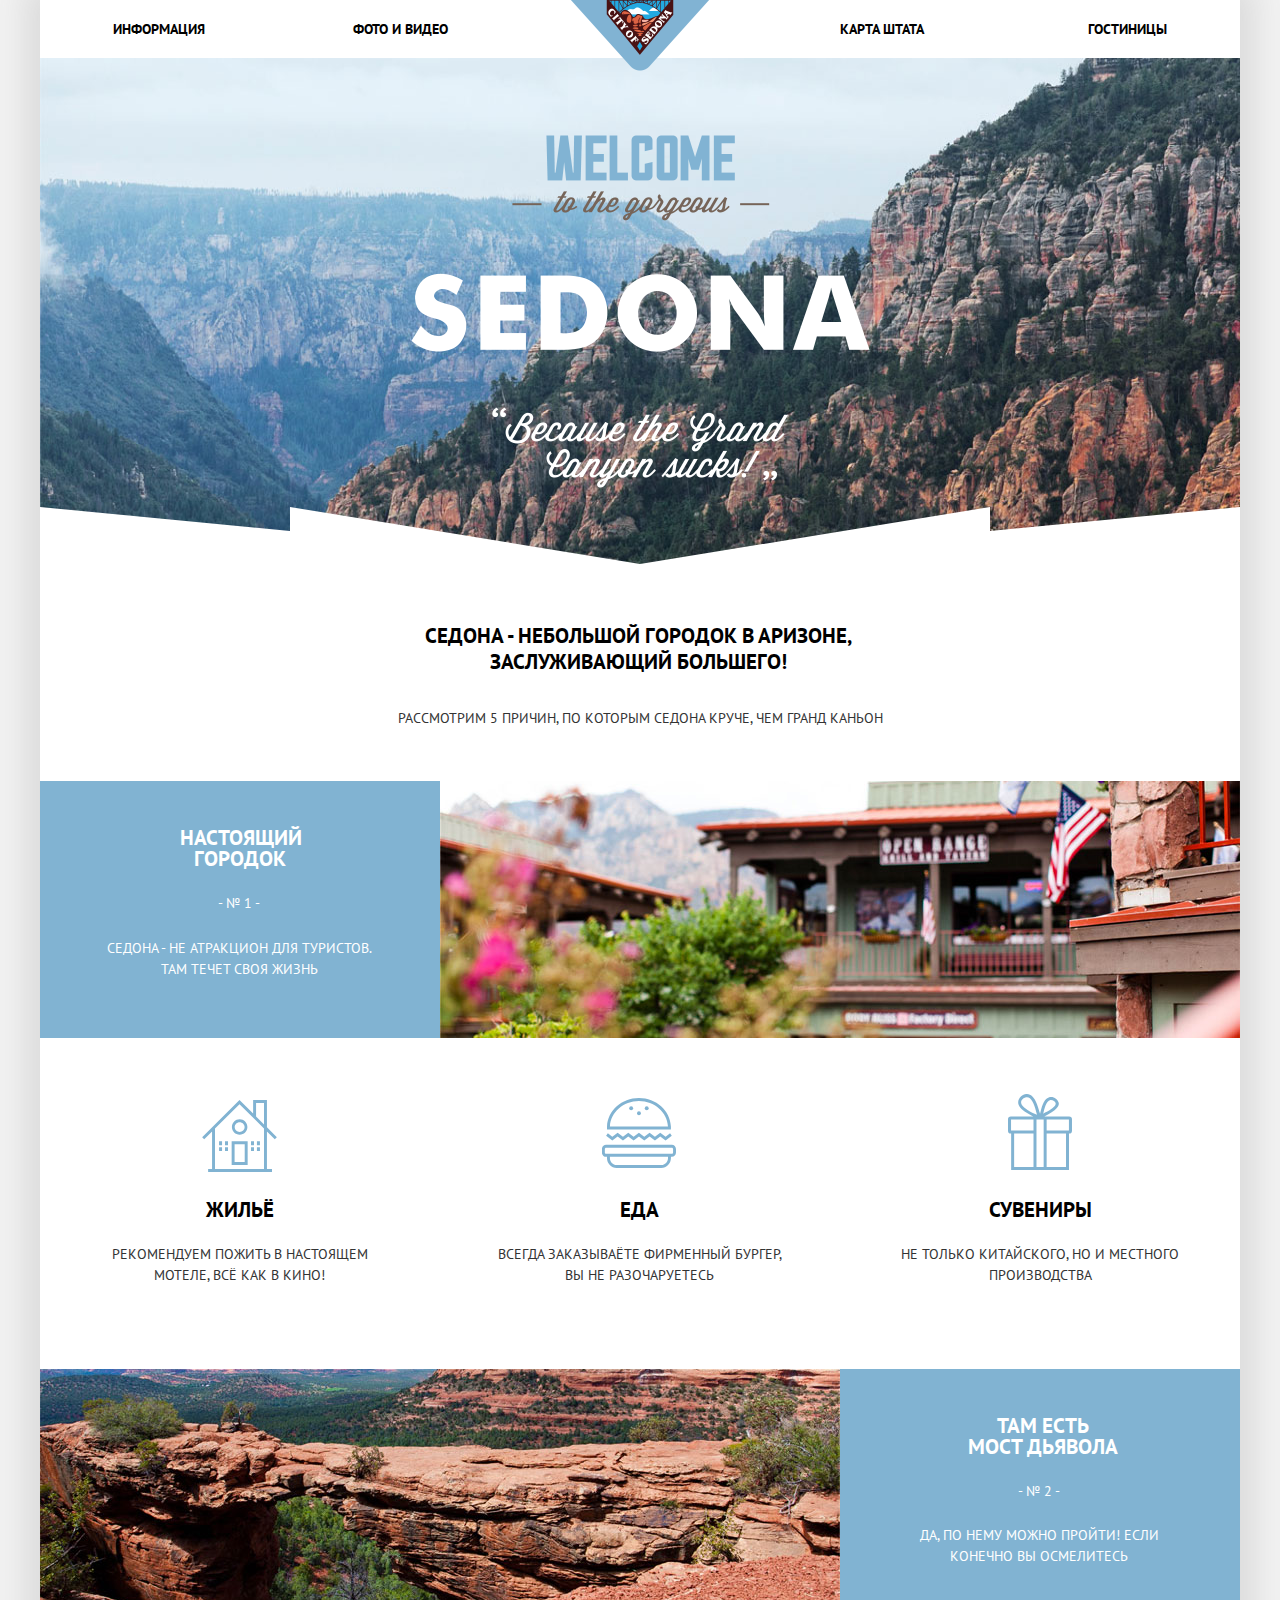
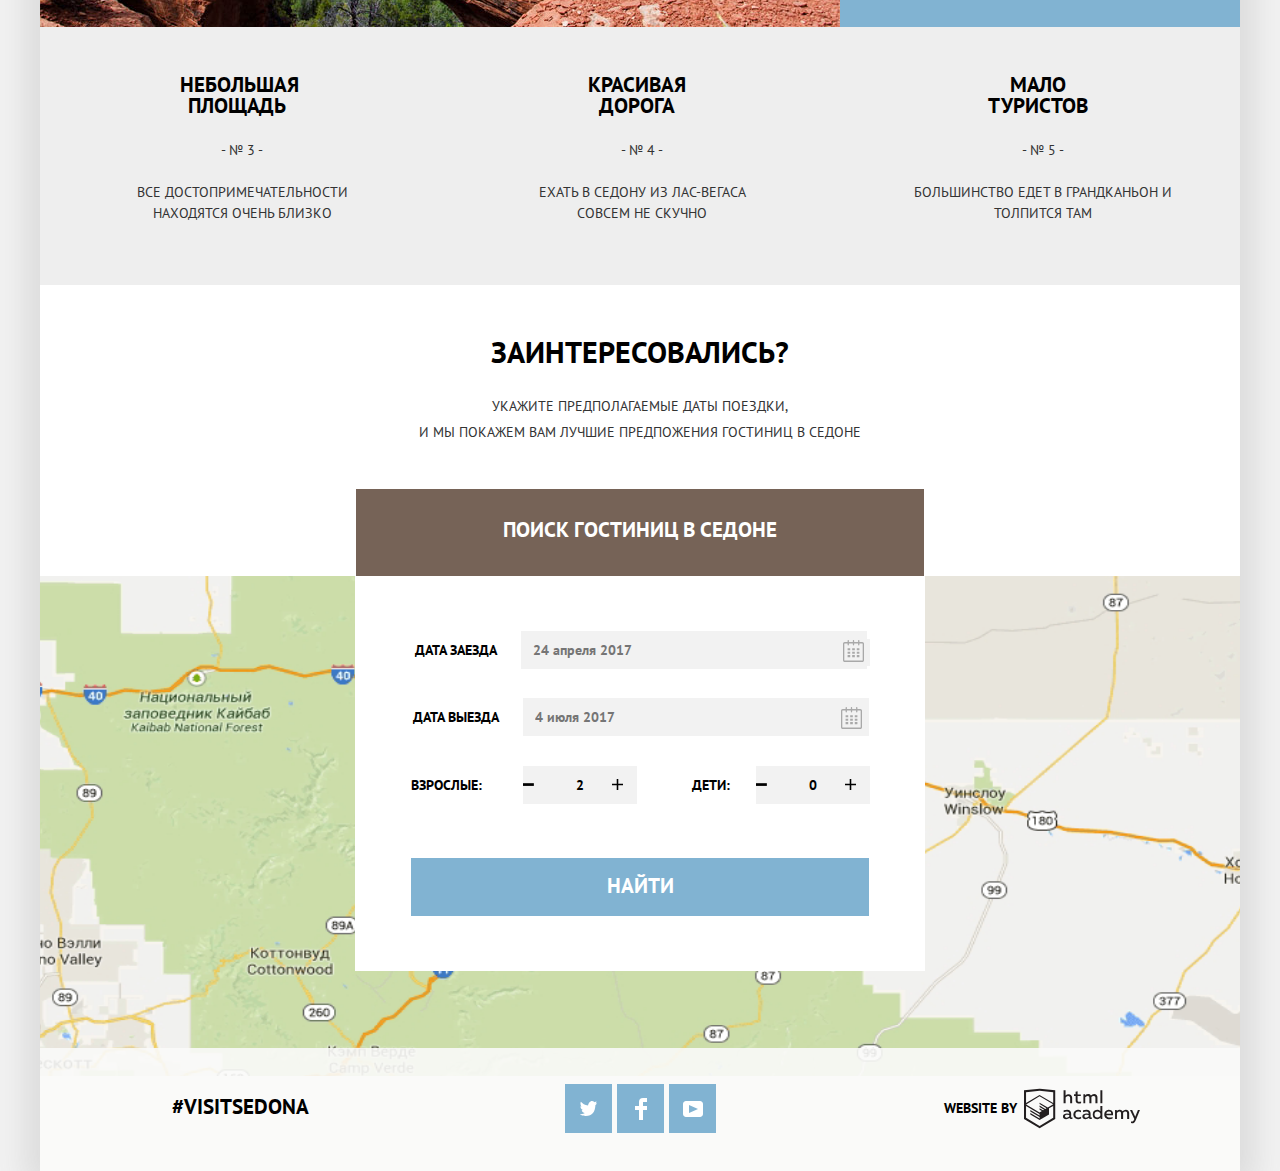
==== commit f10ff0e5: "SVG" ====
--- a/index.html
+++ b/index.html
@@ -119,29 +119,25 @@
             <div class="btn-adults">
               <label for="adults">Взрослые:</label>
               <button type="button" class="number-guest-btn left">
-                  <svg xmlns="http://www.w3.org/2000/svg" xmlns:xlink="http://www.w3.org/1999/xlink" width="12" height="3" viewBox="0 0 12 3">
-                    <image id="_" data-name="" width="12" height="3" xlink:href="[data-uri]"/>
-                  </svg>                    
+                <svg version="1.1" id="icon-minus" xmlns="http://www.w3.org/2000/svg" xmlns:xlink="http://www.w3.org/1999/xlink" x="0" y="0" viewBox="0 0 42 42" style="enable-background:new 0 0 42 42;" xml:space="preserve"> <rect y="19" width="12" height="3"/>
+                </svg>
               </button>
               <input type="text" name="adults" id="adults" value="2" class="number-guest-btn">
               <button type="button" class="number-guest-btn plus">
-                <svg xmlns="http://www.w3.org/2000/svg" xmlns:xlink="http://www.w3.org/1999/xlink" width="11" height="11" viewBox="0 0 11 11">
-                  <image id="_" data-name="" width="11" height="11" xlink:href="[data-uri]"/>
-                </svg>    
+                <svg version="1.1" id="icon-plus" xmlns="http://www.w3.org/2000/svg" xmlns:xlink="http://www.w3.org/1999/xlink" x="0" y="0" width="11" height="11" viewBox="0 0 357 357" style="enable-background:new 0 0 357 357;" xml:space="preserve"><g id="add"> <path d="M357,204H204v153h-51V204H0v-51h153V0h51v153h153V204z"/></g>
+                </svg> 
               </button>
             </div>
             <div class="btn-children">
               <label for="children">Дети:</label>
               <button type="button" class="number-guest-btn">
-                <svg xmlns="http://www.w3.org/2000/svg" xmlns:xlink="http://www.w3.org/1999/xlink" width="12" height="3" viewBox="0 0 12 3">
-                  <image id="_" data-name="" width="12" height="3" xlink:href="[data-uri]"/>
-                </svg> 
+                <svg version="1.1" id="icon-minus" xmlns="http://www.w3.org/2000/svg" xmlns:xlink="http://www.w3.org/1999/xlink" x="0" y="0" viewBox="0 0 42 42" style="enable-background:new 0 0 42 42;" xml:space="preserve"> <rect y="19" width="12" height="3"/>
+                </svg>
               </button>
               <input type="text" name="children" id="children" value="0" class="number-guest-btn">
               <button type="button" class="number-guest-btn">
-                <svg xmlns="http://www.w3.org/2000/svg" xmlns:xlink="http://www.w3.org/1999/xlink" width="11" height="11" viewBox="0 0 11 11">
-                  <image id="_" data-name="" width="11" height="11" xlink:href="[data-uri]"/>
-                </svg> 
+                <svg version="1.1" id="icon-plus" xmlns="http://www.w3.org/2000/svg" xmlns:xlink="http://www.w3.org/1999/xlink" x="0" y="0" width="11" height="11" viewBox="0 0 357 357" style="enable-background:new 0 0 357 357;" xml:space="preserve"><g id="add"> <path d="M357,204H204v153h-51V204H0v-51h153V0h51v153h153V204z"/></g>
+                </svg>  
               </button>
             </div>
           </div>
--- a/css/style.css
+++ b/css/style.css
@@ -972,13 +972,13 @@
 	opacity: 0;
 }
 
-.checkbox+.catalog-points {
+.checkbox + .catalog-points {
 	/* определяем относительно какого элемента absolute + определяем курсор */
 	position: relative;
 	cursor: pointer;
 }
 
-.checkbox+.catalog-points:before {
+.checkbox + .catalog-points:before {
 	/* Определяем вид основного чекбокса */
 	content: '';
 	background: url("../img/checkboxoff.svg") 0 0 no-repeat;
@@ -988,16 +988,16 @@
 	height: 23px;
 }
 
-.checkbox:checked+.catalog-points:before {
+.checkbox:checked + .catalog-points:before {
 	/* определяем вид чекбокса осле нажатия */
 	background: url("../img/checkboxon.svg") 0 0 no-repeat;
 }
 
-.checkbox:focus+.catalog-points {
-	outline;: 1px solid #88b6d1;
-}
-
-.checkbox:disabled+.catalog-points:before {
+.checkbox:focus + .catalog-points {
+	outline: 1px solid #88b6d1;
+}
+
+.checkbox:disabled + .catalog-points:before {
 	opacity: 0.3;
 }
 
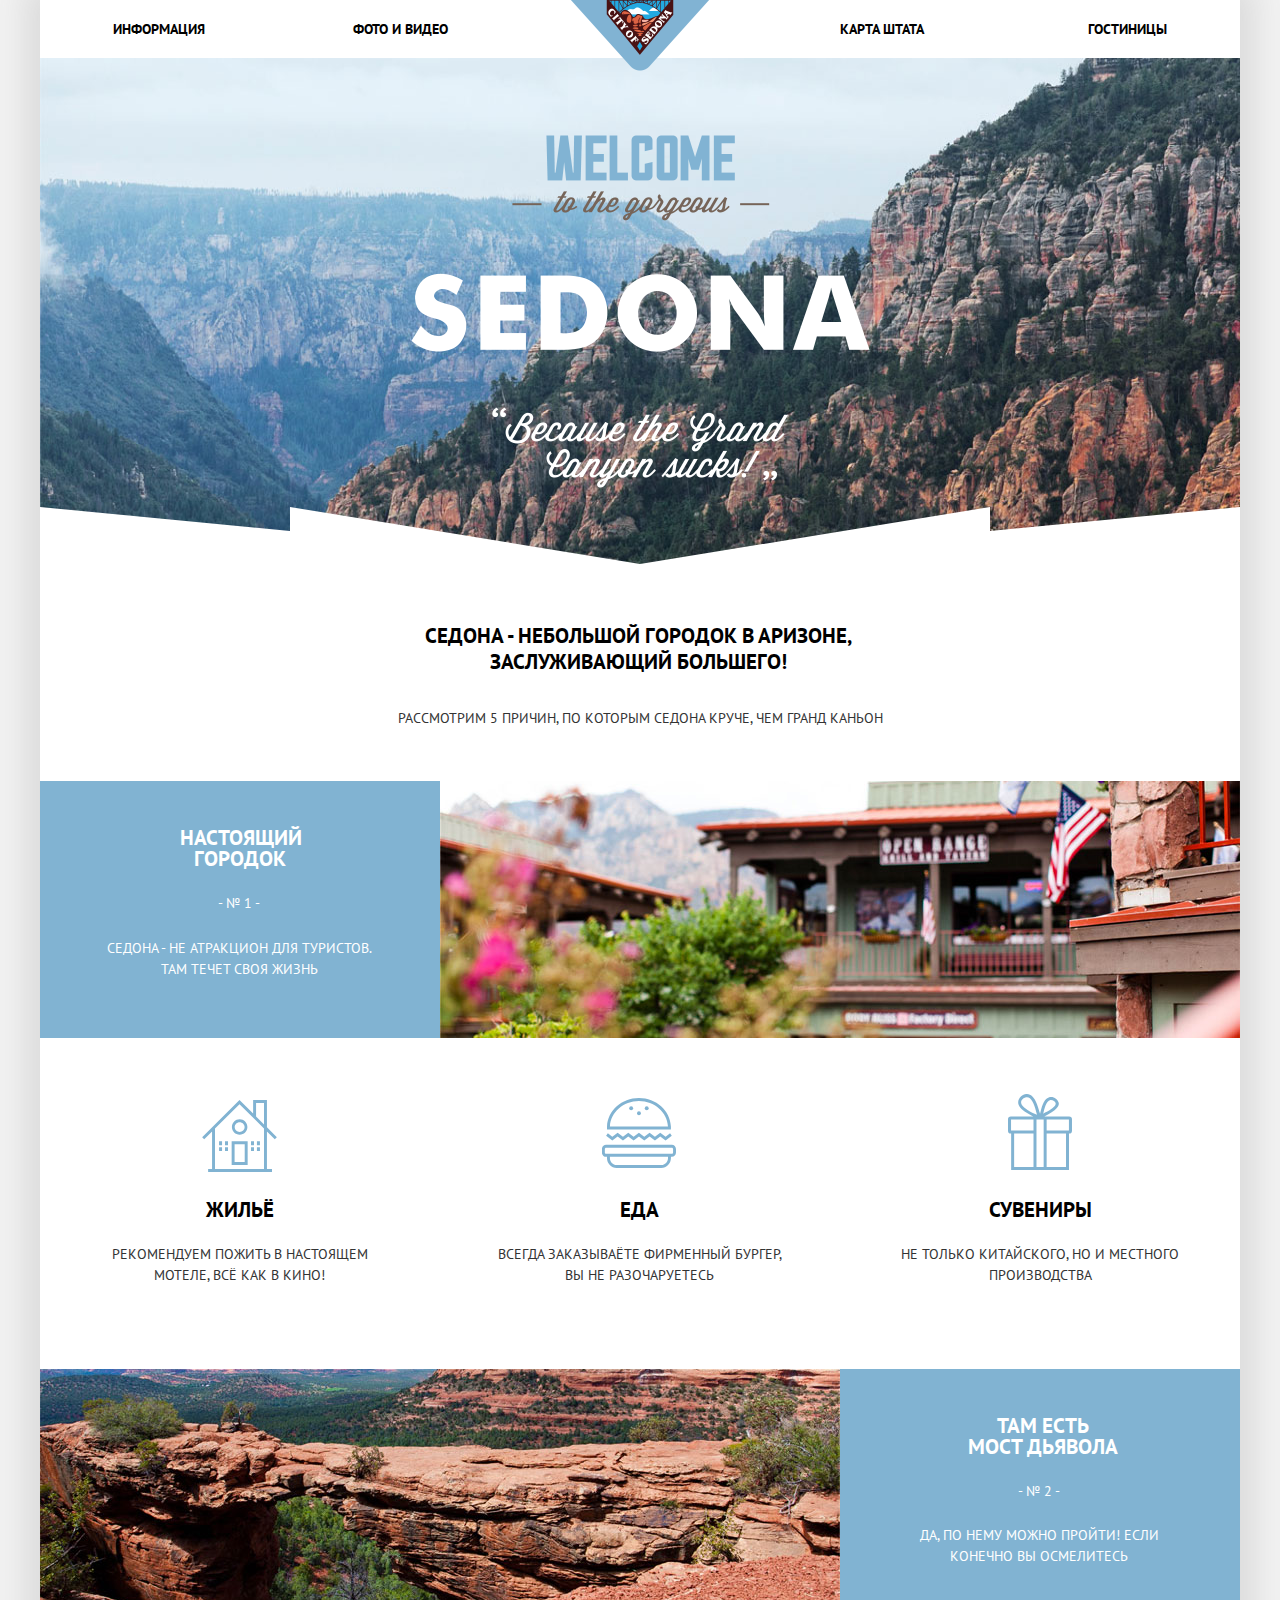
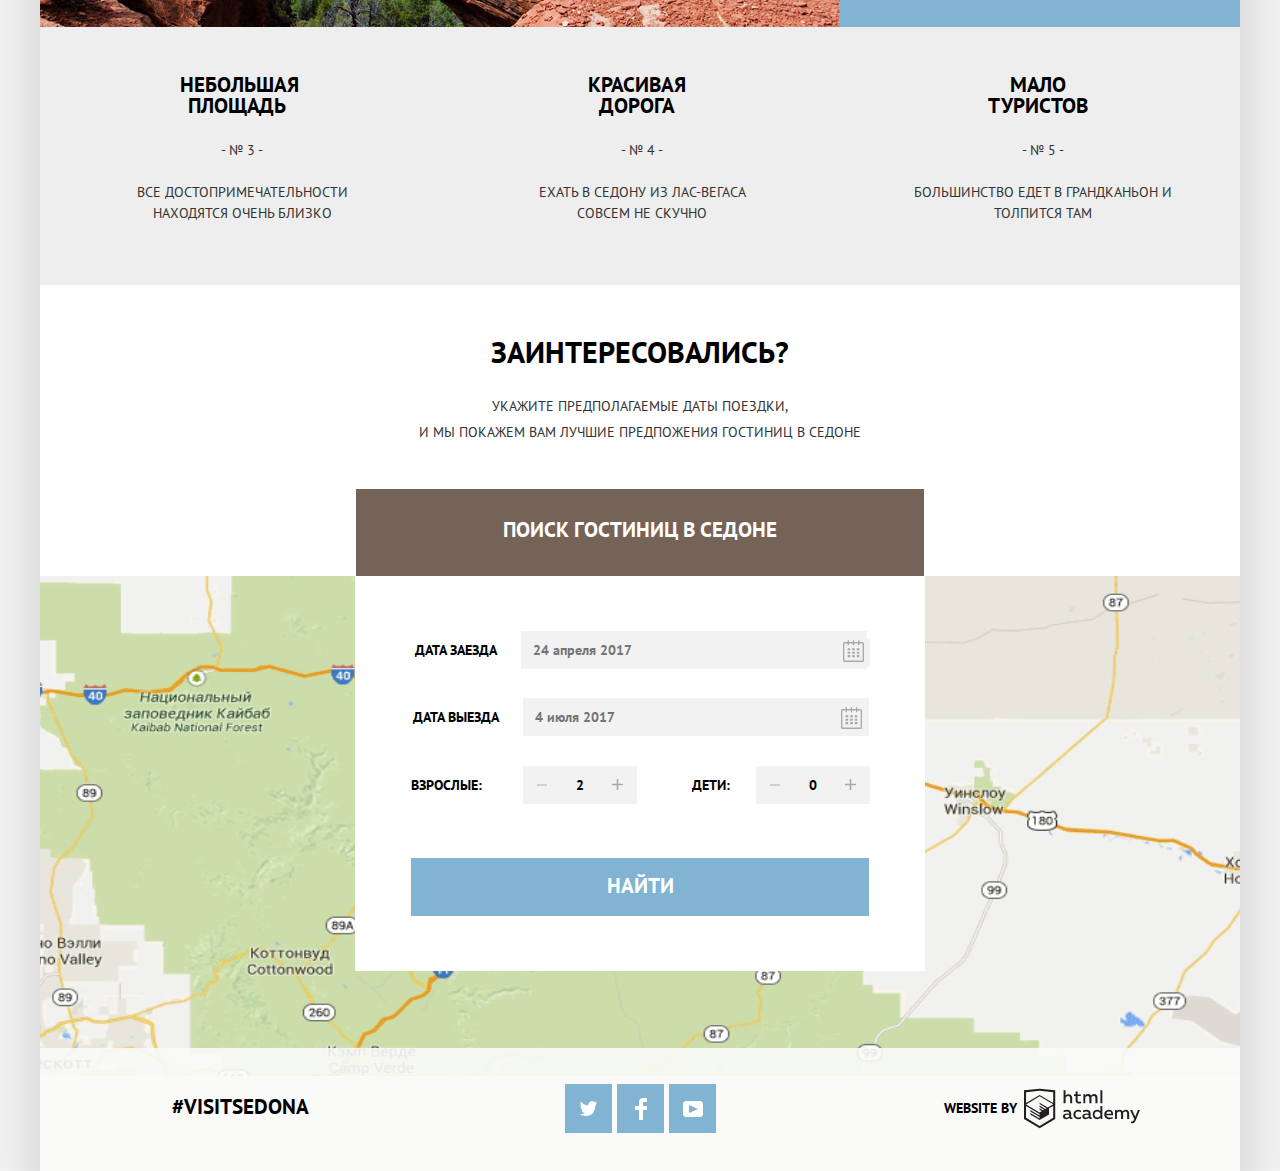
==== commit e65294f3: "Доработано" ====
--- a/index.html
+++ b/index.html
@@ -6,7 +6,7 @@
   <title>HTML Academy: Седона</title>
   <link href="https://fonts.googleapis.com/css?family=PT+Sans:400,700&display=swap&subset=cyrillic" rel="stylesheet">
   <link rel="stylesheet" href="css/normalize.css">
-  <link rel="stylesheet" href="css/style.css">
+  <link rel="stylesheet" href="css/style.min.css">
 </head>
 
 <body>
@@ -28,7 +28,8 @@
     <main>
       <h1 class="visually-hidden">Туристический городок Седона</h1>
       <div class="welcome">
-        <img src="img/welcome.png" class="welcome-img" alt="Welcome to the gorgeous SEDONA Because the grand canyoun lucks!" height="353" width="459">
+        <img src="img/welcome.png" class="welcome-img"
+          alt="Welcome to the gorgeous SEDONA Because the grand canyoun lucks!" height="353" width="459">
       </div>
 
       <section class="features">
@@ -92,7 +93,8 @@
 
       <section>
         <h2 class="subtitle">Заинтересовались?</h2>
-        <p class="features-fraze">укажите предполагаемые даты поездки, <br>и мы покажем вам лучшие предпожения гостиниц в Седоне</p>
+        <p class="features-fraze">укажите предполагаемые даты поездки, <br>и мы покажем вам лучшие предпожения гостиниц
+          в Седоне</p>
         <div class="subtitle-btn">
           <a href="search.html" class="search-main">Поиск гостиниц в Седоне</a>
         </div>
@@ -101,8 +103,13 @@
             <label for="check-in">Дата заезда</label>
             <input type="text" name="check-in" id="check-in" placeholder="24 апреля 2017" class="check-in">
             <button type="button" class="calendar" aria-label="Календарь для выбора даты заезда">
-              <svg xmlns="http://www.w3.org/2000/svg" width="21" height="22" viewBox="0 0 21 22"><g>
-                <path d="M19.251 2.025h-2.845V.648c0-.381-.294-.689-.656-.689-.363 0-.656.308-.656.689v1.377h-3.938V.648c0-.381-.294-.689-.655-.689-.363 0-.657.308-.657.689v1.377H5.906V.648c0-.381-.294-.689-.656-.689-.363 0-.657.308-.657.689v1.377H1.75C.784 2.025 0 2.847 0 3.862v16.302C0 21.179.784 22 1.75 22h17.501c.966 0 1.749-.821 1.749-1.836V3.862c0-1.015-.783-1.837-1.749-1.837zm.437 18.139a.448.448 0 0 1-.437.459H1.75a.45.45 0 0 1-.438-.459V3.862a.45.45 0 0 1 .438-.459h2.844v1.378c0 .381.294.689.657.689.362 0 .656-.308.656-.689V3.403h3.938v1.378c0 .381.294.689.657.689.361 0 .655-.308.655-.689V3.403h3.938v1.378c0 .381.293.689.656.689.362 0 .656-.308.656-.689V3.403h2.845c.241 0 .437.206.437.459v16.302z"/><path d="M4.594 8.225h2.625v2.066H4.594zM4.594 11.668h2.625v2.067H4.594zM4.594 15.112h2.625v2.066H4.594zM9.188 15.112h2.625v2.066H9.188zM9.188 11.668h2.625v2.067H9.188zM9.188 8.225h2.625v2.066H9.188zM13.781 15.112h2.625v2.066h-2.625zM13.781 11.668h2.625v2.067h-2.625zM13.781 8.225h2.625v2.066h-2.625z"/></g>
+              <svg xmlns="http://www.w3.org/2000/svg" width="21" height="22" viewBox="0 0 21 22">
+                <g>
+                  <path
+                    d="M19.251 2.025h-2.845V.648c0-.381-.294-.689-.656-.689-.363 0-.656.308-.656.689v1.377h-3.938V.648c0-.381-.294-.689-.655-.689-.363 0-.657.308-.657.689v1.377H5.906V.648c0-.381-.294-.689-.656-.689-.363 0-.657.308-.657.689v1.377H1.75C.784 2.025 0 2.847 0 3.862v16.302C0 21.179.784 22 1.75 22h17.501c.966 0 1.749-.821 1.749-1.836V3.862c0-1.015-.783-1.837-1.749-1.837zm.437 18.139a.448.448 0 0 1-.437.459H1.75a.45.45 0 0 1-.438-.459V3.862a.45.45 0 0 1 .438-.459h2.844v1.378c0 .381.294.689.657.689.362 0 .656-.308.656-.689V3.403h3.938v1.378c0 .381.294.689.657.689.361 0 .655-.308.655-.689V3.403h3.938v1.378c0 .381.293.689.656.689.362 0 .656-.308.656-.689V3.403h2.845c.241 0 .437.206.437.459v16.302z" />
+                  <path
+                    d="M4.594 8.225h2.625v2.066H4.594zM4.594 11.668h2.625v2.067H4.594zM4.594 15.112h2.625v2.066H4.594zM9.188 15.112h2.625v2.066H9.188zM9.188 11.668h2.625v2.067H9.188zM9.188 8.225h2.625v2.066H9.188zM13.781 15.112h2.625v2.066h-2.625zM13.781 11.668h2.625v2.067h-2.625zM13.781 8.225h2.625v2.066h-2.625z" />
+                </g>
               </svg>
             </button>
           </p>
@@ -110,8 +117,13 @@
             <label for="check-out">Дата выезда</label>
             <input type="text" name="check-out" id="check-out" placeholder="4 июля 2017" class="check-out">
             <button type="button" class="calendar" aria-label="Календарь для выбора даты выезда">
-              <svg xmlns="http://www.w3.org/2000/svg" width="21" height="22" viewBox="0 0 21 22"><g>
-                <path d="M19.251 2.025h-2.845V.648c0-.381-.294-.689-.656-.689-.363 0-.656.308-.656.689v1.377h-3.938V.648c0-.381-.294-.689-.655-.689-.363 0-.657.308-.657.689v1.377H5.906V.648c0-.381-.294-.689-.656-.689-.363 0-.657.308-.657.689v1.377H1.75C.784 2.025 0 2.847 0 3.862v16.302C0 21.179.784 22 1.75 22h17.501c.966 0 1.749-.821 1.749-1.836V3.862c0-1.015-.783-1.837-1.749-1.837zm.437 18.139a.448.448 0 0 1-.437.459H1.75a.45.45 0 0 1-.438-.459V3.862a.45.45 0 0 1 .438-.459h2.844v1.378c0 .381.294.689.657.689.362 0 .656-.308.656-.689V3.403h3.938v1.378c0 .381.294.689.657.689.361 0 .655-.308.655-.689V3.403h3.938v1.378c0 .381.293.689.656.689.362 0 .656-.308.656-.689V3.403h2.845c.241 0 .437.206.437.459v16.302z"/><path d="M4.594 8.225h2.625v2.066H4.594zM4.594 11.668h2.625v2.067H4.594zM4.594 15.112h2.625v2.066H4.594zM9.188 15.112h2.625v2.066H9.188zM9.188 11.668h2.625v2.067H9.188zM9.188 8.225h2.625v2.066H9.188zM13.781 15.112h2.625v2.066h-2.625zM13.781 11.668h2.625v2.067h-2.625zM13.781 8.225h2.625v2.066h-2.625z"/></g>
+              <svg xmlns="http://www.w3.org/2000/svg" width="21" height="22" viewBox="0 0 21 22">
+                <g>
+                  <path
+                    d="M19.251 2.025h-2.845V.648c0-.381-.294-.689-.656-.689-.363 0-.656.308-.656.689v1.377h-3.938V.648c0-.381-.294-.689-.655-.689-.363 0-.657.308-.657.689v1.377H5.906V.648c0-.381-.294-.689-.656-.689-.363 0-.657.308-.657.689v1.377H1.75C.784 2.025 0 2.847 0 3.862v16.302C0 21.179.784 22 1.75 22h17.501c.966 0 1.749-.821 1.749-1.836V3.862c0-1.015-.783-1.837-1.749-1.837zm.437 18.139a.448.448 0 0 1-.437.459H1.75a.45.45 0 0 1-.438-.459V3.862a.45.45 0 0 1 .438-.459h2.844v1.378c0 .381.294.689.657.689.362 0 .656-.308.656-.689V3.403h3.938v1.378c0 .381.294.689.657.689.361 0 .655-.308.655-.689V3.403h3.938v1.378c0 .381.293.689.656.689.362 0 .656-.308.656-.689V3.403h2.845c.241 0 .437.206.437.459v16.302z" />
+                  <path
+                    d="M4.594 8.225h2.625v2.066H4.594zM4.594 11.668h2.625v2.067H4.594zM4.594 15.112h2.625v2.066H4.594zM9.188 15.112h2.625v2.066H9.188zM9.188 11.668h2.625v2.067H9.188zM9.188 8.225h2.625v2.066H9.188zM13.781 15.112h2.625v2.066h-2.625zM13.781 11.668h2.625v2.067h-2.625zM13.781 8.225h2.625v2.066h-2.625z" />
+                </g>
               </svg>
             </button>
           </p>
@@ -119,25 +131,41 @@
             <div class="btn-adults">
               <label for="adults">Взрослые:</label>
               <button type="button" class="number-guest-btn left">
-                <svg version="1.1" id="icon-minus" xmlns="http://www.w3.org/2000/svg" xmlns:xlink="http://www.w3.org/1999/xlink" x="0" y="0" viewBox="0 0 42 42" style="enable-background:new 0 0 42 42;" xml:space="preserve"> <rect y="19" width="12" height="3"/>
+                <svg version="1.1" width="10" xmlns="http://www.w3.org/2000/svg"
+                  xmlns:xlink="http://www.w3.org/1999/xlink" x="0px" y="0px" viewBox="0 0 42 42"
+                  style="enable-background:new 0 0 42 42;" xml:space="preserve">
+                  <rect y="19" width="42" height="4" />
                 </svg>
               </button>
               <input type="text" name="adults" id="adults" value="2" class="number-guest-btn">
-              <button type="button" class="number-guest-btn plus">
-                <svg version="1.1" id="icon-plus" xmlns="http://www.w3.org/2000/svg" xmlns:xlink="http://www.w3.org/1999/xlink" x="0" y="0" width="11" height="11" viewBox="0 0 357 357" style="enable-background:new 0 0 357 357;" xml:space="preserve"><g id="add"> <path d="M357,204H204v153h-51V204H0v-51h153V0h51v153h153V204z"/></g>
-                </svg> 
+              <button type="button" class="number-guest-btn">
+                <svg version="1.1" xmlns="http://www.w3.org/2000/svg"
+                  xmlns:xlink="http://www.w3.org/1999/xlink" x="0" y="0" width="11" height="11" viewBox="0 0 357 357"
+                  style="enable-background:new 0 0 357 357;" xml:space="preserve">
+                  <g>
+                    <path d="M357,204H204v153h-51V204H0v-51h153V0h51v153h153V204z" />
+                  </g>
+                </svg>
               </button>
             </div>
             <div class="btn-children">
               <label for="children">Дети:</label>
               <button type="button" class="number-guest-btn">
-                <svg version="1.1" id="icon-minus" xmlns="http://www.w3.org/2000/svg" xmlns:xlink="http://www.w3.org/1999/xlink" x="0" y="0" viewBox="0 0 42 42" style="enable-background:new 0 0 42 42;" xml:space="preserve"> <rect y="19" width="12" height="3"/>
+                <svg version="1.1" width="10" xmlns="http://www.w3.org/2000/svg"
+                  xmlns:xlink="http://www.w3.org/1999/xlink" x="0px" y="0px" viewBox="0 0 42 42"
+                  style="enable-background:new 0 0 42 42;" xml:space="preserve">
+                  <rect y="19" width="42" height="4" />
                 </svg>
               </button>
               <input type="text" name="children" id="children" value="0" class="number-guest-btn">
               <button type="button" class="number-guest-btn">
-                <svg version="1.1" id="icon-plus" xmlns="http://www.w3.org/2000/svg" xmlns:xlink="http://www.w3.org/1999/xlink" x="0" y="0" width="11" height="11" viewBox="0 0 357 357" style="enable-background:new 0 0 357 357;" xml:space="preserve"><g id="add"> <path d="M357,204H204v153h-51V204H0v-51h153V0h51v153h153V204z"/></g>
-                </svg>  
+                <svg version="1.1" xmlns="http://www.w3.org/2000/svg"
+                  xmlns:xlink="http://www.w3.org/1999/xlink" x="0" y="0" width="11" height="11" viewBox="0 0 357 357"
+                  style="enable-background:new 0 0 357 357;" xml:space="preserve">
+                  <g>
+                    <path d="M357,204H204v153h-51V204H0v-51h153V0h51v153h153V204z" />
+                  </g>
+                </svg>
               </button>
             </div>
           </div>
@@ -146,7 +174,9 @@
       </section>
       <section class="map">
         <h3 class="visually-hidden">Карта Седоны</h3>
-        <iframe src="https://www.google.com/maps/embed?pb=!1m18!1m12!1m3!1d457075.5288376768!2d-111.88322182954033!3d34.84328485168527!2m3!1f0!2f0!3f0!3m2!1i1024!2i768!4f13.1!3m3!1m2!1s0x872da132f942b00d%3A0x5548c523fa6c8efd!2z0KHQtdC00L7QvdCwLCDQkNGA0LjQt9C-0L3QsCA4NjMzNiwg0KHQqNCQ!5e0!3m2!1sru!2sru!4v1572194821630!5m2!1sru!2sru" width="1200" height="474" allowfullscreen=""></iframe>
+        <iframe
+          src="https://www.google.com/maps/embed?pb=!1m18!1m12!1m3!1d457075.5288376768!2d-111.88322182954033!3d34.84328485168527!2m3!1f0!2f0!3f0!3m2!1i1024!2i768!4f13.1!3m3!1m2!1s0x872da132f942b00d%3A0x5548c523fa6c8efd!2z0KHQtdC00L7QvdCwLCDQkNGA0LjQt9C-0L3QsCA4NjMzNiwg0KHQqNCQ!5e0!3m2!1sru!2sru!4v1572194821630!5m2!1sru!2sru"
+          width="1200" height="474" allowfullscreen=""></iframe>
       </section>
     </main>
 
@@ -157,8 +187,10 @@
       <ul class="footer-social">
         <li>
           <a href="#" class="social-button"><span class="visually-hidden">Твитер</span>
-            <svg xmlns="http://www.w3.org/2000/svg" xmlns:xlink="http://www.w3.org/1999/xlink" width="17" height="15" viewBox="0 0 17 15">
-              <path fill="#FFF" d="M10.95.144c1.685-.496 2.984.27 3.577 1.179.673-.231 1.331-.481 2.011-.708a2.345 2.345 0 0 1-.857 1.768c.685.17 1.304-.491 1.304-.491-.169 1-1.006 1.788-1.563 2.024-.231 6.75-3.175 11.217-10.077 11.082h-.446c-.41 0-4.164-.46-4.898-1.887 2.271.196 3.893-.422 4.693-1.177-.96-.3-2.679-.477-2.979-2.95.349.106.564.228 1.19.119C1.705 8.247.374 7.53.448 5.33c.285.328 1.067.536 1.34.472C1.085 5.561-.182 2.442.894.85c1.818 1.854 3.735 3.606 7.152 3.773C8.254 2.33 9.183.793 10.95.144z" />
+            <svg xmlns="http://www.w3.org/2000/svg" xmlns:xlink="http://www.w3.org/1999/xlink" width="17" height="15"
+              viewBox="0 0 17 15">
+              <path fill="#FFF"
+                d="M10.95.144c1.685-.496 2.984.27 3.577 1.179.673-.231 1.331-.481 2.011-.708a2.345 2.345 0 0 1-.857 1.768c.685.17 1.304-.491 1.304-.491-.169 1-1.006 1.788-1.563 2.024-.231 6.75-3.175 11.217-10.077 11.082h-.446c-.41 0-4.164-.46-4.898-1.887 2.271.196 3.893-.422 4.693-1.177-.96-.3-2.679-.477-2.979-2.95.349.106.564.228 1.19.119C1.705 8.247.374 7.53.448 5.33c.285.328 1.067.536 1.34.472C1.085 5.561-.182 2.442.894.85c1.818 1.854 3.735 3.606 7.152 3.773C8.254 2.33 9.183.793 10.95.144z" />
             </svg>
           </a>
         </li>
@@ -171,8 +203,10 @@
         </li>
         <li>
           <a href="#" class="social-button"><span class="visually-hidden">Ю-туб</span>
-            <svg xmlns="http://www.w3.org/2000/svg" xmlns:xlink="http://www.w3.org/1999/xlink" width="20" height="16" viewBox="0 0 20 16">
-              <path fill="#FFF" d="M17 0H3C1.35 0 0 1.35 0 3v10c0 1.65 1.35 3 3 3h14c1.65 0 3-1.35 3-3V3c0-1.65-1.35-3-3-3zM6.027 11.998V4.002L15.014 8l-8.987 3.998z" />
+            <svg xmlns="http://www.w3.org/2000/svg" xmlns:xlink="http://www.w3.org/1999/xlink" width="20" height="16"
+              viewBox="0 0 20 16">
+              <path fill="#FFF"
+                d="M17 0H3C1.35 0 0 1.35 0 3v10c0 1.65 1.35 3 3 3h14c1.65 0 3-1.35 3-3V3c0-1.65-1.35-3-3-3zM6.027 11.998V4.002L15.014 8l-8.987 3.998z" />
             </svg>
           </a>
 
@@ -181,8 +215,11 @@
 
       <p class="footer-htmlacademy">Website by</p>
       <a href="https://htmlacademy.ru/intensive/htmlcss">
-        <svg class="htmlacademy-btn" id="Layer_1" data-name="Layer 1" xmlns="http://www.w3.org/2000/svg" viewBox="0 0 108.08 36.85" width="116" height="41">
-          <path d="M44.61,26.88a2,2,0,0,0,.55-0.1v1.33a3.25,3.25,0,0,1-1.18.21,1.67,1.67,0,0,1-1.67-1,4.84,4.84,0,0,1-3.14,1.08c-1.51,0-2.91-.83-2.91-2.55,0-2.13,2-2.79,3.71-2.79a11.08,11.08,0,0,1,2.17.25v-0.3c0-1-.76-1.77-2.19-1.77a7.42,7.42,0,0,0-3,.64v-1.7a10.21,10.21,0,0,1,3.19-.55c2.36,0,3.81,1.12,3.81,3.65v3a0.54,0.54,0,0,0,.49.59h0.17Zm-6.44-1.13A1.35,1.35,0,0,0,39.63,27h0.11a3.39,3.39,0,0,0,2.41-1V24.58a9.72,9.72,0,0,0-1.81-.21c-1,0-2.16.33-2.16,1.38h0Zm12.36-6.11a5,5,0,0,1,2.57.64V22a4.08,4.08,0,0,0-2.3-.7,2.75,2.75,0,1,0,0,5.49,5,5,0,0,0,2.43-.64v1.71a6.27,6.27,0,0,1-2.76.57A4.21,4.21,0,0,1,46,24.51q0-.21,0-0.41a4.32,4.32,0,0,1,4.18-4.46h0.38Zm12.17,7.24a2,2,0,0,0,.55-0.1v1.33a3.25,3.25,0,0,1-1.18.21,1.67,1.67,0,0,1-1.67-1,4.84,4.84,0,0,1-3.14,1.08c-1.51,0-2.91-.83-2.91-2.55,0-2.13,2-2.79,3.71-2.79a11.08,11.08,0,0,1,2.17.25v-0.3c0-1-.76-1.77-2.19-1.77a7.42,7.42,0,0,0-3,.64v-1.7a10.21,10.21,0,0,1,3.19-.55c2.36,0,3.81,1.12,3.81,3.65v3a0.54,0.54,0,0,0,.49.59h0.17Zm-6.44-1.13A1.35,1.35,0,0,0,57.73,27h0.11a3.39,3.39,0,0,0,2.41-1V24.58a9.72,9.72,0,0,0-1.81-.21c-1.06,0-2.16.33-2.16,1.38h0ZM73,16V28.2H71.35V26.88a3.88,3.88,0,0,1-3.19,1.54,4.4,4.4,0,0,1,0-8.78,3.81,3.81,0,0,1,3,1.3V16H73Zm-4.53,5.22a2.76,2.76,0,1,0,0,5.52A2.86,2.86,0,0,0,71.15,25V23A2.91,2.91,0,0,0,68.49,21.27ZM79,19.64c3.31,0,4.46,2.68,3.92,5.09H76.7c0.21,1.5,1.67,2.11,3.19,2.11a6.11,6.11,0,0,0,2.64-.59v1.6a7.14,7.14,0,0,1-3,.57C77,28.42,74.78,27,74.78,24a4.18,4.18,0,0,1,4-4.39H79Zm0.09,1.54a2.28,2.28,0,0,0-2.44,2.1v0.06H81.3A2,2,0,0,0,79.13,21.18Zm5.73,7V19.87h1.65v1a3.81,3.81,0,0,1,2.78-1.27A2.86,2.86,0,0,1,91.89,21a4.12,4.12,0,0,1,2.91-1.33A3.06,3.06,0,0,1,98,23V28.2h-1.9V23.05a1.59,1.59,0,0,0-1.42-1.75H94.42a2.8,2.8,0,0,0-2.07,1.12V28.2h-1.9V23.05A1.59,1.59,0,0,0,89,21.31H88.8a3,3,0,0,0-2.21,1.29v5.63H84.86Zm21.31-8.33h1.9l-3.91,9.46c-0.9,2.17-2.09,2.86-3.35,2.86a4.76,4.76,0,0,1-1.1-.14V30.46a2.86,2.86,0,0,0,.85.12c0.9,0,1.58-.64,2.07-1.9l0.17-.42-4-8.4h2l2.86,6.29ZM38.73,1.46V6.22a3.81,3.81,0,0,1,2.7-1.14,3.25,3.25,0,0,1,3.44,3.4v5.15H43V8.72a1.81,1.81,0,0,0-1.61-2h-0.3a2.93,2.93,0,0,0-2.32,1.39v5.52h-1.9V1.46h1.9ZM49.94,2.31v3h3V6.91h-3v3.81c0,1.1.5,1.46,1.58,1.46a4.49,4.49,0,0,0,1.69-.33v1.6A6.8,6.8,0,0,1,51,13.8a2.55,2.55,0,0,1-2.86-2.74V6.89H46.58V5.26h1.5V2.74Zm5.4,11.31V5.28H57v1A3.81,3.81,0,0,1,59.77,5a2.86,2.86,0,0,1,2.6,1.33A4.12,4.12,0,0,1,65.28,5,3.06,3.06,0,0,1,68.44,8.4v5.21h-1.9V8.46a1.59,1.59,0,0,0-1.42-1.75H64.89a2.8,2.8,0,0,0-2.07,1.12v5.78h-1.9V8.46A1.59,1.59,0,0,0,59.5,6.71H59.27A3,3,0,0,0,57.06,8v5.63H55.34ZM71.17,1.45H73V13.6H71.17V1.45ZM14.71,0H14.55L0,1.54V28.21l14.55,8.66,14.55-8.66V1.54Zm12.5,27.1L14.55,34.64,1.9,27.12V16.18l12.59,7.5V25L5.86,19.9v1.31l8.68,5.21v1.39L5.87,22.65V24l8.68,5.21,8.75-5.24V18.31L27.2,16V27.12Zm0-12.53-3.48,2-1.6,1L14.51,13v1.31L21,18.23H21l-0.14.09-1,.54-5.37-3.2V17l4.24,2.52-1,.67-3.2-1.9v1.31l2.1,1.24L14.5,22.1,2,14.65,14.51,7.11Zm0-1.32L14.49,5.76,1.91,13.25v-10L14.56,1.92,27.21,3.25v10h0Z" transform="translate(0 -0.02)" fill="#231f20" />
+        <svg class="htmlacademy-btn" id="Layer_1" data-name="Layer 1" xmlns="http://www.w3.org/2000/svg"
+          viewBox="0 0 108.08 36.85" width="116" height="41">
+          <path
+            d="M44.61,26.88a2,2,0,0,0,.55-0.1v1.33a3.25,3.25,0,0,1-1.18.21,1.67,1.67,0,0,1-1.67-1,4.84,4.84,0,0,1-3.14,1.08c-1.51,0-2.91-.83-2.91-2.55,0-2.13,2-2.79,3.71-2.79a11.08,11.08,0,0,1,2.17.25v-0.3c0-1-.76-1.77-2.19-1.77a7.42,7.42,0,0,0-3,.64v-1.7a10.21,10.21,0,0,1,3.19-.55c2.36,0,3.81,1.12,3.81,3.65v3a0.54,0.54,0,0,0,.49.59h0.17Zm-6.44-1.13A1.35,1.35,0,0,0,39.63,27h0.11a3.39,3.39,0,0,0,2.41-1V24.58a9.72,9.72,0,0,0-1.81-.21c-1,0-2.16.33-2.16,1.38h0Zm12.36-6.11a5,5,0,0,1,2.57.64V22a4.08,4.08,0,0,0-2.3-.7,2.75,2.75,0,1,0,0,5.49,5,5,0,0,0,2.43-.64v1.71a6.27,6.27,0,0,1-2.76.57A4.21,4.21,0,0,1,46,24.51q0-.21,0-0.41a4.32,4.32,0,0,1,4.18-4.46h0.38Zm12.17,7.24a2,2,0,0,0,.55-0.1v1.33a3.25,3.25,0,0,1-1.18.21,1.67,1.67,0,0,1-1.67-1,4.84,4.84,0,0,1-3.14,1.08c-1.51,0-2.91-.83-2.91-2.55,0-2.13,2-2.79,3.71-2.79a11.08,11.08,0,0,1,2.17.25v-0.3c0-1-.76-1.77-2.19-1.77a7.42,7.42,0,0,0-3,.64v-1.7a10.21,10.21,0,0,1,3.19-.55c2.36,0,3.81,1.12,3.81,3.65v3a0.54,0.54,0,0,0,.49.59h0.17Zm-6.44-1.13A1.35,1.35,0,0,0,57.73,27h0.11a3.39,3.39,0,0,0,2.41-1V24.58a9.72,9.72,0,0,0-1.81-.21c-1.06,0-2.16.33-2.16,1.38h0ZM73,16V28.2H71.35V26.88a3.88,3.88,0,0,1-3.19,1.54,4.4,4.4,0,0,1,0-8.78,3.81,3.81,0,0,1,3,1.3V16H73Zm-4.53,5.22a2.76,2.76,0,1,0,0,5.52A2.86,2.86,0,0,0,71.15,25V23A2.91,2.91,0,0,0,68.49,21.27ZM79,19.64c3.31,0,4.46,2.68,3.92,5.09H76.7c0.21,1.5,1.67,2.11,3.19,2.11a6.11,6.11,0,0,0,2.64-.59v1.6a7.14,7.14,0,0,1-3,.57C77,28.42,74.78,27,74.78,24a4.18,4.18,0,0,1,4-4.39H79Zm0.09,1.54a2.28,2.28,0,0,0-2.44,2.1v0.06H81.3A2,2,0,0,0,79.13,21.18Zm5.73,7V19.87h1.65v1a3.81,3.81,0,0,1,2.78-1.27A2.86,2.86,0,0,1,91.89,21a4.12,4.12,0,0,1,2.91-1.33A3.06,3.06,0,0,1,98,23V28.2h-1.9V23.05a1.59,1.59,0,0,0-1.42-1.75H94.42a2.8,2.8,0,0,0-2.07,1.12V28.2h-1.9V23.05A1.59,1.59,0,0,0,89,21.31H88.8a3,3,0,0,0-2.21,1.29v5.63H84.86Zm21.31-8.33h1.9l-3.91,9.46c-0.9,2.17-2.09,2.86-3.35,2.86a4.76,4.76,0,0,1-1.1-.14V30.46a2.86,2.86,0,0,0,.85.12c0.9,0,1.58-.64,2.07-1.9l0.17-.42-4-8.4h2l2.86,6.29ZM38.73,1.46V6.22a3.81,3.81,0,0,1,2.7-1.14,3.25,3.25,0,0,1,3.44,3.4v5.15H43V8.72a1.81,1.81,0,0,0-1.61-2h-0.3a2.93,2.93,0,0,0-2.32,1.39v5.52h-1.9V1.46h1.9ZM49.94,2.31v3h3V6.91h-3v3.81c0,1.1.5,1.46,1.58,1.46a4.49,4.49,0,0,0,1.69-.33v1.6A6.8,6.8,0,0,1,51,13.8a2.55,2.55,0,0,1-2.86-2.74V6.89H46.58V5.26h1.5V2.74Zm5.4,11.31V5.28H57v1A3.81,3.81,0,0,1,59.77,5a2.86,2.86,0,0,1,2.6,1.33A4.12,4.12,0,0,1,65.28,5,3.06,3.06,0,0,1,68.44,8.4v5.21h-1.9V8.46a1.59,1.59,0,0,0-1.42-1.75H64.89a2.8,2.8,0,0,0-2.07,1.12v5.78h-1.9V8.46A1.59,1.59,0,0,0,59.5,6.71H59.27A3,3,0,0,0,57.06,8v5.63H55.34ZM71.17,1.45H73V13.6H71.17V1.45ZM14.71,0H14.55L0,1.54V28.21l14.55,8.66,14.55-8.66V1.54Zm12.5,27.1L14.55,34.64,1.9,27.12V16.18l12.59,7.5V25L5.86,19.9v1.31l8.68,5.21v1.39L5.87,22.65V24l8.68,5.21,8.75-5.24V18.31L27.2,16V27.12Zm0-12.53-3.48,2-1.6,1L14.51,13v1.31L21,18.23H21l-0.14.09-1,.54-5.37-3.2V17l4.24,2.52-1,.67-3.2-1.9v1.31l2.1,1.24L14.5,22.1,2,14.65,14.51,7.11Zm0-1.32L14.49,5.76,1.91,13.25v-10L14.56,1.92,27.21,3.25v10h0Z"
+            transform="translate(0 -0.02)" fill="#231f20" />
         </svg>
       </a>
 
@@ -192,6 +229,4 @@
   <script src="js/script.min.js"></script>
 </body>
 
-</html>
-
-
+</html>--- a/css/style.min.css
+++ b/css/style.min.css
@@ -0,0 +1 @@
+@-webkit-keyframes shake{0%,to{-webkit-transform:translateX(0);transform:translateX(0)}10%,30%,50%,70%,90%{-webkit-transform:translateX(-10px);transform:translateX(-10px)}20%,40%,60%,80%{-webkit-transform:translateX(10px);transform:translateX(10px)}}@keyframes shake{0%,to{-webkit-transform:translateX(0);transform:translateX(0)}10%,30%,50%,70%,90%{-webkit-transform:translateX(-10px);transform:translateX(-10px)}20%,40%,60%,80%{-webkit-transform:translateX(10px);transform:translateX(10px)}}@-webkit-keyframes bounce{0%{-webkit-transform:translateY(-100px);transform:translateY(-100px)}70%{-webkit-transform:translateY(30px);transform:translateY(30px)}90%{-webkit-transform:translateY(-10px);transform:translateY(-10px)}to{-webkit-transform:translateY(0);transform:translateY(0)}}@keyframes bounce{0%{-webkit-transform:translateY(-100px);transform:translateY(-100px)}70%{-webkit-transform:translateY(30px);transform:translateY(30px)}90%{-webkit-transform:translateY(-10px);transform:translateY(-10px)}to{-webkit-transform:translateY(0);transform:translateY(0)}}body{padding:0;font-family:'PT Sans',Arial,sans-serif;font-size:14px;line-height:21px;font-weight:400;color:#000;text-transform:uppercase;background-color:#f2f2f2}a{text-decoration:none}img{max-width:100%;height:auto}.container-center{width:1200px;margin:0 auto;background-color:#fff;-webkit-box-shadow:0 0 30px 15px #dbdbdb;box-shadow:0 0 30px 15px #dbdbdb}.main-header{position:relative;padding:16px 0}.main-nav{font-size:14px;line-height:26px;margin:0;display:-webkit-box;display:-ms-flexbox;display:flex}.logo{height:71px;width:140px;padding:0;-webkit-box-ordinal-group:3;-ms-flex-order:2;order:2;position:absolute;top:0;left:50%;margin:0 0 0 -70px;z-index:1}.site-nav{list-style:none;display:-webkit-box;display:-ms-flexbox;display:flex;-ms-flex-wrap:wrap;flex-wrap:wrap;margin:0;width:100%;padding-left:73px;padding-right:73px;font-weight:700}.site-nav li{width:25%}.site-nav li:nth-child(2){margin-right:0;margin-left:-24px}.site-nav li:nth-child(3){margin-left:44px;margin-right:-20px;text-align:right}.site-nav li:nth-child(4){text-align:right}.site-nav-list{color:#000}.site-nav a:focus,.site-nav a:hover{color:#a3c7de}.site-nav a:active{color:#cacaca}.welcome{position:relative;background-color:#fff;background-image:url(../img/bg.jpg);background-position:right 0 top -61px;background-repeat:no-repeat;background-size:1200px 800px;padding-bottom:76px}.welcome-img{display:block;margin:0 auto;padding-top:77px}.welcome::after{content:url(../img/polygon.svg);position:absolute;left:0;bottom:-2.4px;line-height:0}.features-fraze,.features-intro{text-align:center;line-height:26px;padding:0}.features-intro{font-size:21px;font-weight:700;margin:59px 379px 30px 375px}.features-fraze{font-size:14px;color:#333;margin:0}.features-list-one{display:-webkit-box;display:-ms-flexbox;display:flex;-ms-flex-wrap:wrap;flex-wrap:wrap;margin-top:50px}.features-list-one-color{color:#fff;width:400px;background-color:#81b3d2;margin:0;padding:23px 0 44px}.features-list-one-img{position:relative;overflow:hidden;width:800px}.sedona-img{position:absolute;bottom:-67px}.features-list-one-color h3,.features-list-two-color h3{font-size:21px;line-height:21px;font-weight:700;padding:0}.features-list-one-color h3{text-align:center;margin:23px 140px 0}.features-list-one-color p,.features-list-two-color p{font-size:14px;line-height:21px;font-weight:400;padding:0}.features-list-one-color p{text-align:center;margin-top:24px;margin-right:60px;margin-left:58px}.features-list-two{display:-webkit-box;display:-ms-flexbox;display:flex;-ms-flex-wrap:wrap;flex-wrap:wrap}.features-list-two-color{color:#fff;text-align:center;width:400px;background-color:#81b3d2;padding-bottom:37px}.features-list-two-img{position:relative;overflow:hidden;width:800px}.bridge-img{position:absolute;top:-76px}.features-list-two-color h3{margin:46px 110px 24px 115px}.features-list-two-color p{margin-left:48px;margin-right:50px;margin-bottom:23px}.features-list{list-style:none;display:-webkit-box;display:-ms-flexbox;display:flex;-ms-flex-wrap:wrap;flex-wrap:wrap;-webkit-box-pack:justify;-ms-flex-pack:justify;justify-content:space-between;margin:0;padding:0}.features-item{position:relative;padding-top:140px;text-align:center;width:33.33%}.features-item h3{font-size:21px;line-height:21px;padding:0;margin:21px 0 20px}.features-item p,.grey p{color:#333;margin:24px 50px 83px}.grey{background-color:#eee;padding-top:0;padding-bottom:20px}.grey h3,.subtitle{margin:47px 145px 24px 140px;padding:0;color:#000}.grey p{margin:0 68px 21px 73px}.box::before,.food::before,.home::before{content:url(../img/home.svg);position:absolute;left:162px;bottom:194px}.box::before,.food::before{content:url(../img/food.svg);bottom:198px}.box::before{content:url(../img/box.svg);left:168px;bottom:196px}.subtitle{text-align:center;font-size:30px;line-height:36px;margin:49px 0 23px}.subtitle-btn{text-align:center;margin-top:44px}.search-main{font-size:21px;line-height:26px;text-transform:uppercase;font-weight:700;width:568px;padding-top:28px;padding-bottom:33px;margin:0;background-color:#766357;color:#fff;border:0;display:inline-block;vertical-align:middle}.popup{width:570px;margin-left:315px;padding-top:40px;display:-webkit-box;display:-ms-flexbox;display:flex;-webkit-box-orient:vertical;-webkit-box-direction:normal;-ms-flex-direction:column;flex-direction:column;-webkit-box-align:center;-ms-flex-align:center;align-items:center;position:absolute;z-index:1;background-color:#fff;font-weight:700}.popup-animation,.popup-err{-webkit-animation-name:bounce;animation-name:bounce;-webkit-animation-duration:.6s;animation-duration:.6s}.popup-err{-webkit-animation-name:shake;animation-name:shake}.check-in,.check-out{width:346px;height:38px;background-color:#f2f2f2;color:#000;font-weight:700;border:0;margin-left:21px;padding-left:12px;-webkit-box-sizing:border-box;box-sizing:border-box}.check-in:hover,.check-out:hover{background-color:#ebebeb}.check-in:focus,.check-out:focus{background-color:#fff}.date-in,.date-out{position:relative;margin-top:15px;margin-left:2px}.calendar{border:0;position:absolute;left:422px;top:8px;background-color:#f2f2f2}.calendar svg,.number-guest-btn svg{fill:#a9a9a9}.calendar svg:hover{fill:#000}.calendar svg:active{fill:#81b3d2}.btn-adults,.btn-children,.number-guest{display:-webkit-box;display:-ms-flexbox;display:flex}.number-guest{-webkit-box-align:center;-ms-flex-align:center;align-items:center;width:459px;-webkit-box-pack:justify;-ms-flex-pack:justify;justify-content:space-between;margin-bottom:49px}.btn-adults,.btn-children{margin-top:13px}.btn-adults input,.btn-children input{border:0;text-align:center;background-color:#f2f2f2;font-weight:700}.btn-adults label,.btn-children label{margin-right:26px;margin-top:12px}.number-guest-btn{width:38px;height:38px;border:0;background-color:#f2f2f2;padding:0;margin:3px 0 0;cursor:pointer}.number-guest-btn svg:hover{fill:#000}.number-guest-btn svg:active{fill:#81b3d2}.left{margin-left:15px}.found{font-size:21px;line-height:26px;color:#fff;text-transform:uppercase;font-weight:700;width:458px;background-color:#81b3d2;border:0;margin-top:5px;margin-bottom:55px;padding-top:15px;padding-bottom:17px}.found a{margin-top:auto;margin-left:auto;margin-right:auto;color:#fff}.map{background-image:url(../img/map.png);background-position:right -52px top 0;background-repeat:no-repeat;background-size:1718px 748px;position:relative;padding-top:500px}.map iframe{position:absolute;top:0;border:0}.footer{padding-top:37px;padding-bottom:36px;display:-webkit-box;display:-ms-flexbox;display:flex;-webkit-box-pack:justify;-ms-flex-pack:justify;justify-content:space-between;-webkit-box-align:center;-ms-flex-align:center;align-items:center;background-color:rgba(249,250,248,.9);font-weight:700}.footer-main{margin-top:-28px;width:1200px;position:relative}.footer-contacts{font-size:21px;line-height:26px;color:#000;margin-left:132px;margin-bottom:6px}.footer-social,.social-button{display:-webkit-box;display:-ms-flexbox;display:flex}.footer-social{list-style:none;-ms-flex-wrap:wrap;flex-wrap:wrap;-webkit-box-pack:justify;-ms-flex-pack:justify;justify-content:space-between;width:151px;margin:-3px auto 0 256px;padding:0}.social-button{-webkit-box-align:center;-ms-flex-align:center;align-items:center;-webkit-box-pack:center;-ms-flex-pack:center;justify-content:center;width:47px;height:49px;background-color:#81b3d2}.social-button:focus,.social-button:hover{background-color:#669ec0}.social-button:active{background-color:#5496bd}.social-button:active path{fill:#88b6d1}.footer-htmlacademy{padding:0;margin:0 7px 4px 0}.htmlacademy-btn{margin-right:100px;margin-top:3px}.htmlacademy-btn:focus path,.htmlacademy-btn:hover path{fill:#81b3d2}.htmlacademy-btn:active path{fill:#bdbbbc}.visually-hidden{position:absolute;width:1px;height:1px;margin:-1px;border:0;padding:0;clip:rect(0 0 0 0);overflow:hidden}.catalog-main{background-image:url(../img/filterbackground.jpg);background-position:top;background-repeat:no-repeat;background-color:#fff;padding-left:60px;padding-right:60px}.points{display:-webkit-box;display:-ms-flexbox;display:flex;padding-bottom:23px}fieldset{border:0}.hotel-form{margin-left:auto}.catalog-content{background-color:#fff}.catalog-found,.catalog-list{display:-webkit-box;display:-ms-flexbox;display:flex}.catalog-found{-webkit-box-pack:start;-ms-flex-pack:start;justify-content:flex-start;-ms-flex-wrap:wrap;flex-wrap:wrap;margin:0 73px 18px}.catalog-found h3{font-size:21px;line-height:26px;padding:0;margin:30px 0 0}.catalog-list{list-style:none;-webkit-box-pack:justify;-ms-flex-pack:justify;justify-content:space-between}.catalog-item{font-size:12px;line-height:18px;margin-top:22px;margin-left:40px}.catalog-item:first-child{margin-left:6px}.catalog-item:nth-child(3),.catalog-item:nth-child(4){margin-left:34px}.btn{color:#cacaca;cursor:pointer;border-bottom:1px dotted #a3c7de}.active{border:0;color:#81b3d2}.btn:focus,.btn:hover{color:#a3c7de;border-bottom:1px dotted #a3c7de}.btn:active{color:#000}.btn-arrow{margin-left:auto;margin-top:12px}.arrow-down,.arrow-up{border:0;padding:0;margin-top:25px;background:0 0}.arrow-up{margin-right:4px}.arrow-down svg,.arrow-up svg{fill:#cacaca}.arrow-down{margin-left:5px}.arrow-down:focus svg,.arrow-down:hover svg,.arrow-up:focus svg,.arrow-up:hover svg{fill:#231f20}.arrow-down:active svg,.arrow-up:active svg{fill:#81b3d2}.found-hotel{padding:0 72px;margin:0 0 -3px;border-top:1px solid #e5e5e5;display:-webkit-box;display:-ms-flexbox;display:flex}.hotel-img{margin-top:29px;margin-right:20px}.about-hotel{margin-left:10px}.hotel-name{font-size:21px;line-height:26px;color:#000;margin-top:25px;margin-bottom:0;margin-left:1px}.hotel-name:focus,.hotel-name:hover{color:#81b3d2}.hotel-name:active{color:#cbcbcb}.cost{font-size:14px;line-height:21px;color:#333;margin-top:8px;margin-bottom:14px}.cost span,.detail{display:inline-block;vertical-align:middle}.cost span{min-width:112px}.detail{margin-right:3.5px;padding:3px 16px 3px 17px;text-align:center;color:#fff;text-transform:uppercase;background-color:#81b3d2;border:0;font-weight:700}.detail:focus,.detail:hover{background-color:#669ec0}.detail:active{color:#93b9d2;background-color:#5496bd}.reserv{display:inline-block;vertical-align:middle;margin-right:3.5px;padding:3px 16px 3px 17px;text-align:center;color:#fff;text-transform:uppercase;background-color:#766357;border:0;font-weight:700}.reserv:focus,.reserv:hover{background-color:#604e43}.reserv:active{color:#928a85;background-color:#503e33}.rate{margin-left:auto}.rate-star{text-align:right;margin-top:30px}.rate p,.rating{display:inline-block;vertical-align:middle}.rating{margin-left:2px}.rate p{line-height:0;margin-top:41px;margin-bottom:33px;padding:13px 12px 14px 15px;color:#666;background-color:#f2f2f2}.rating::after{content:url(../img/star.svg)}.points-one legend,.points-two legend{font-size:16px;line-height:21px}.points-one,.points-two{color:#fff;margin-top:25px}.points-two{margin-left:95px}.points-one p,.points-two p{padding:0;margin:19px 0 0}.points-one p:nth-child(3),.points-two p:nth-child(3){margin-top:26px}.points-one p:nth-child(4),.points-two p:nth-child(4){margin-top:24px}.catalog-points{font-weight:400;padding:0;margin:0 0 0 39px}.checkbox{position:absolute;z-index:-1;opacity:0}.checkbox+.catalog-points{position:relative;cursor:pointer}.checkbox+.catalog-points:before{content:'';background:url(../img/checkboxoff.svg) 0 0 no-repeat;position:absolute;left:-40px;width:27px;height:23px}.checkbox:checked+.catalog-points:before{background:url(../img/checkboxon.svg) 0 0 no-repeat}.checkbox:focus+.catalog-points{outline:1px solid #88b6d1}.checkbox:disabled+.catalog-points:before{opacity:.3}.filter-range{width:317px;margin-top:25px;margin-left:337px;color:#fff;text-transform:uppercase}.filter-range-title{margin-bottom:10px;font-weight:700;font-size:16px;line-height:21px}.price-controls{position:relative;height:33px;margin-bottom:20px;font-size:0;font-weight:400;border:2px solid #fff;border-radius:2px}.price-controls::after{content:"";position:absolute;top:50%;left:158px;width:2px;height:22px;background:#fff;-webkit-transform:translate(-50%,-50%);-ms-transform:translate(-50%,-50%);transform:translate(-50%,-50%)}.price-controls label{display:inline-block;vertical-align:top;font-size:14px;line-height:30px;cursor:pointer}.price-controls .max-price,.price-controls .min-price{width:90px;padding-left:62px}.price-controls input{width:50px;margin:0;color:inherit;font:inherit;background:0 0;border:0}.range-controls{position:relative;margin-bottom:31px}.range-controls .scale{height:2px;background:rgba(255,255,255,.3)}.range-controls .bar{width:80%;height:2px;background:#fff}.range-toggle{position:absolute;top:-9px;width:4px;height:4px;background:#ababab;border:8px solid #fff;border-radius:50%;-webkit-box-shadow:0 2px 1px 0 rgba(0,1,1,.2);box-shadow:0 2px 1px 0 rgba(0,1,1,.2);cursor:pointer}.range-toggle:hover{background:#1c4f80}.range-toggle-min{left:0}.range-toggle-max{left:80%}.btn-transparent{display:block;margin:0 auto 0 85px;padding:6px 33px;font-size:14px;line-height:20px;color:#fff;text-transform:uppercase;background:0 0;border:2px solid #fff;border-radius:2px;cursor:pointer}.btn-transparent:hover{color:#000;background:#fff}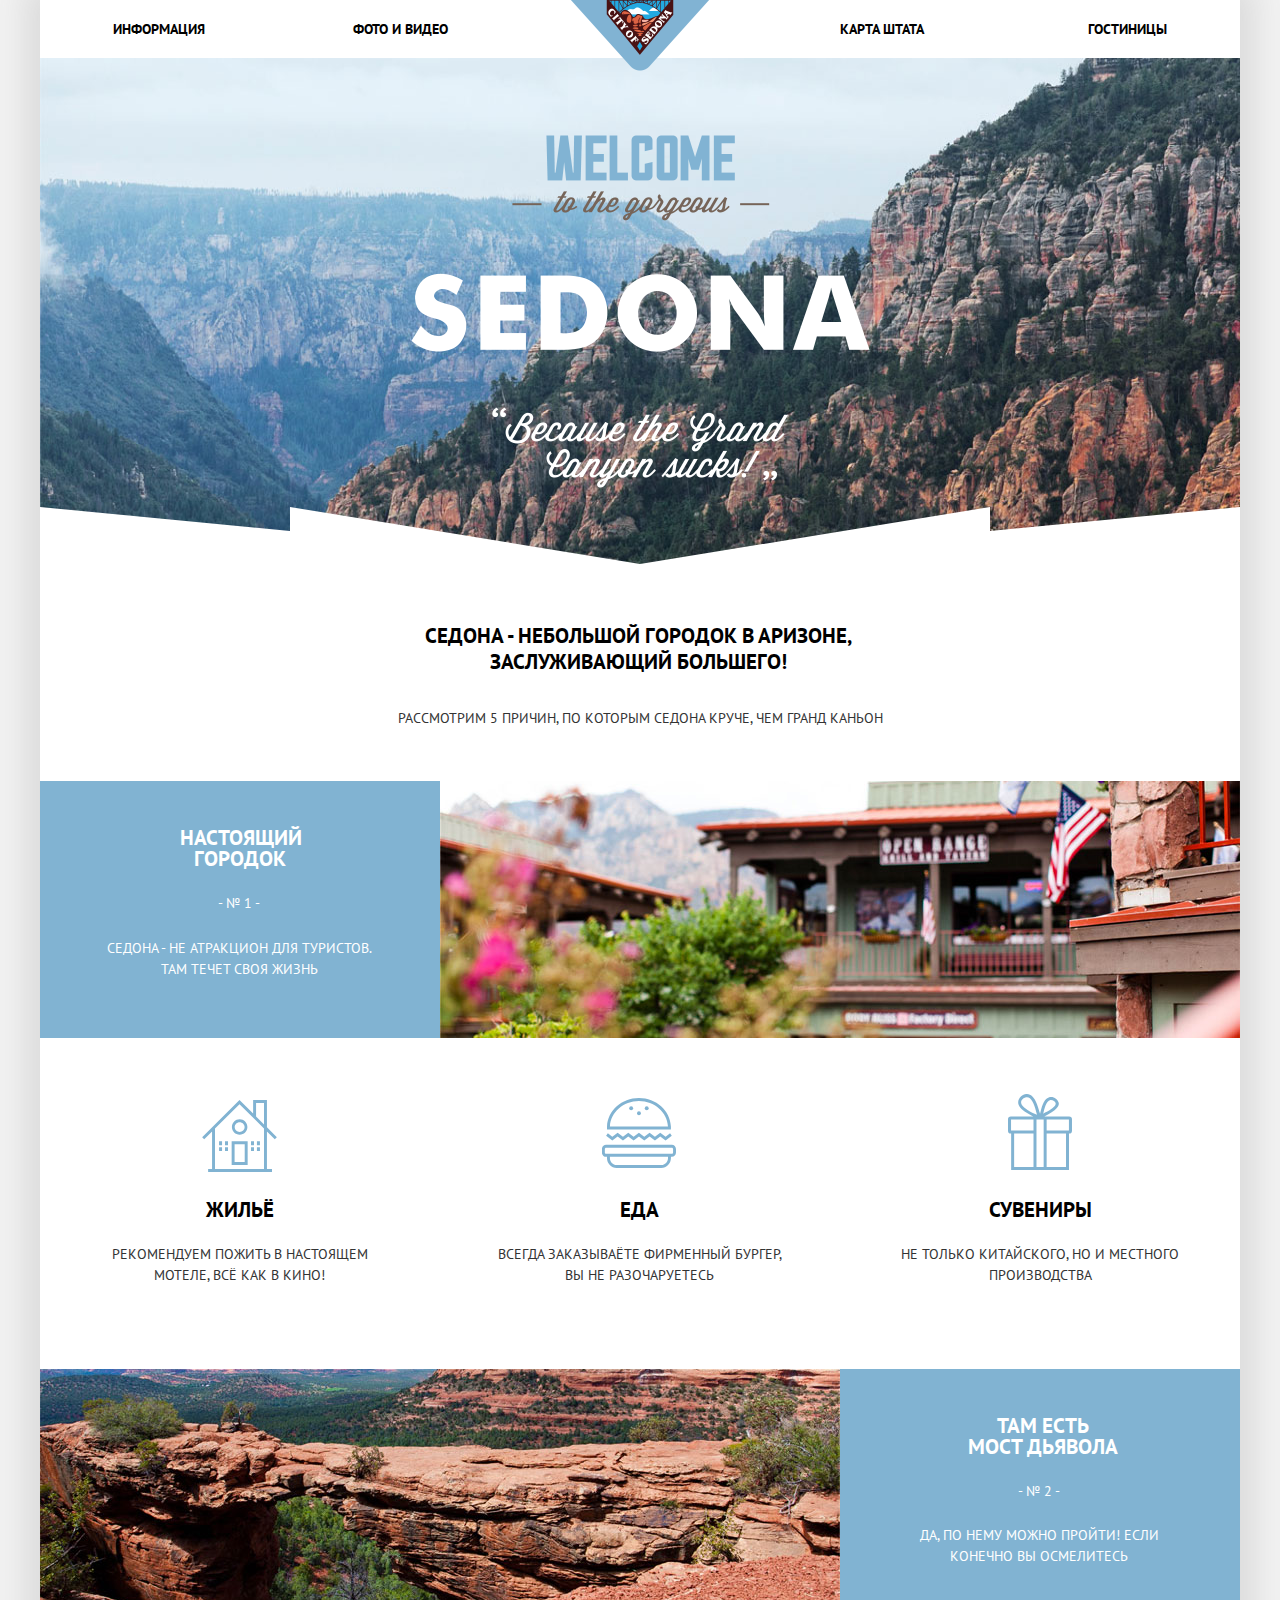
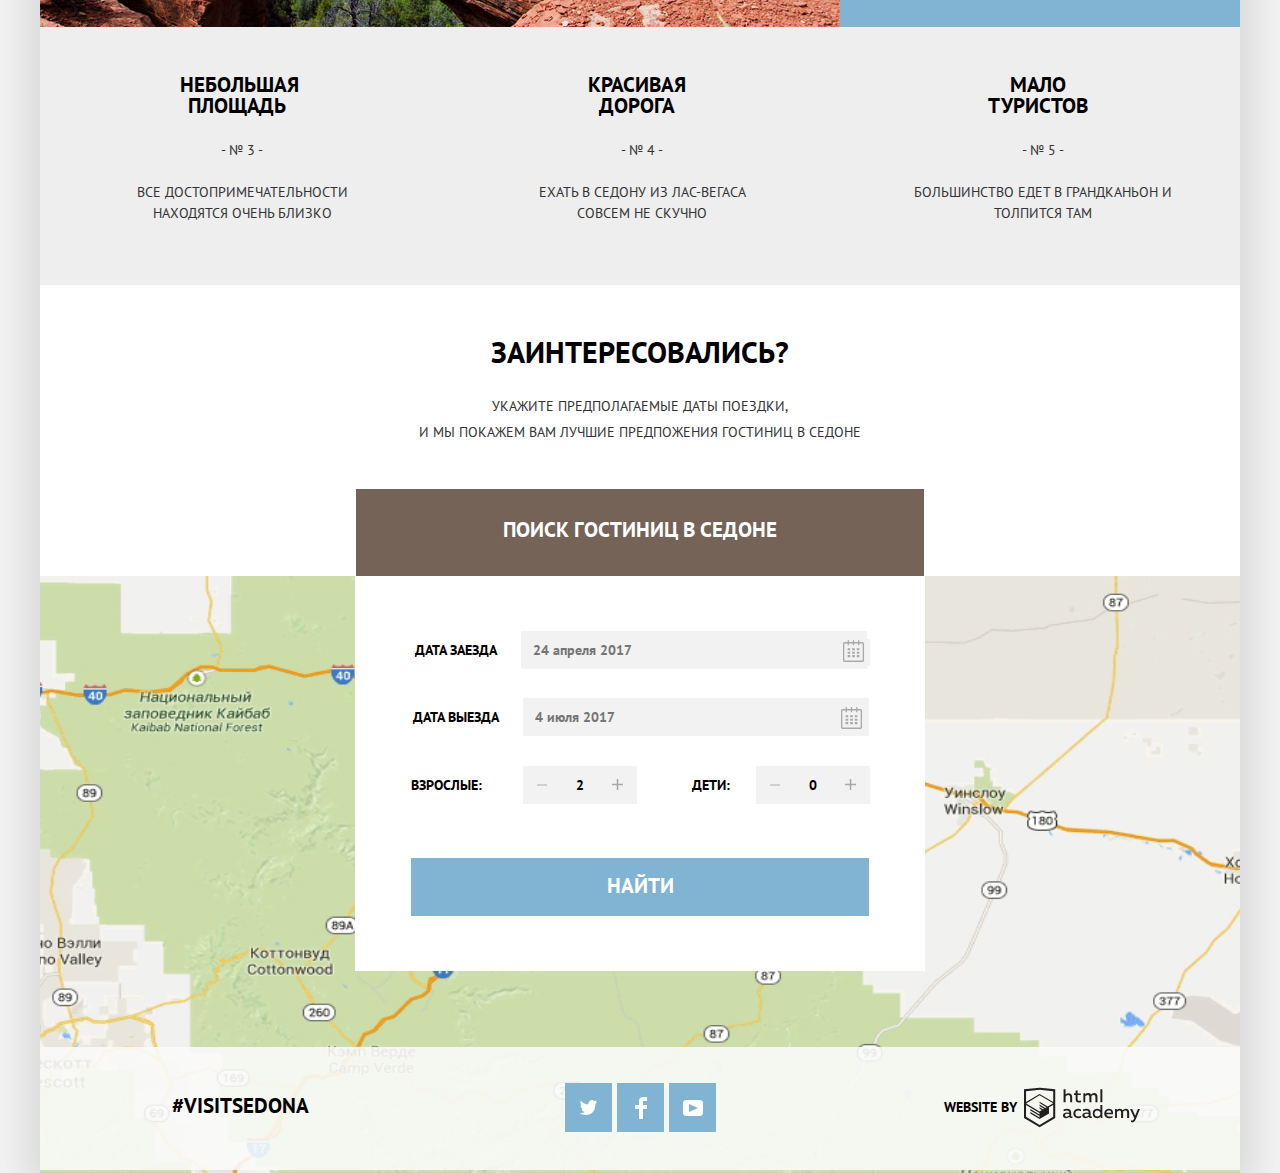
==== commit fc6cff0e: "Исправлено." ====
--- a/index.html
+++ b/index.html
@@ -103,69 +103,35 @@
             <label for="check-in">Дата заезда</label>
             <input type="text" name="check-in" id="check-in" placeholder="24 апреля 2017" class="check-in">
             <button type="button" class="calendar" aria-label="Календарь для выбора даты заезда">
-              <svg xmlns="http://www.w3.org/2000/svg" width="21" height="22" viewBox="0 0 21 22">
-                <g>
-                  <path
-                    d="M19.251 2.025h-2.845V.648c0-.381-.294-.689-.656-.689-.363 0-.656.308-.656.689v1.377h-3.938V.648c0-.381-.294-.689-.655-.689-.363 0-.657.308-.657.689v1.377H5.906V.648c0-.381-.294-.689-.656-.689-.363 0-.657.308-.657.689v1.377H1.75C.784 2.025 0 2.847 0 3.862v16.302C0 21.179.784 22 1.75 22h17.501c.966 0 1.749-.821 1.749-1.836V3.862c0-1.015-.783-1.837-1.749-1.837zm.437 18.139a.448.448 0 0 1-.437.459H1.75a.45.45 0 0 1-.438-.459V3.862a.45.45 0 0 1 .438-.459h2.844v1.378c0 .381.294.689.657.689.362 0 .656-.308.656-.689V3.403h3.938v1.378c0 .381.294.689.657.689.361 0 .655-.308.655-.689V3.403h3.938v1.378c0 .381.293.689.656.689.362 0 .656-.308.656-.689V3.403h2.845c.241 0 .437.206.437.459v16.302z" />
-                  <path
-                    d="M4.594 8.225h2.625v2.066H4.594zM4.594 11.668h2.625v2.067H4.594zM4.594 15.112h2.625v2.066H4.594zM9.188 15.112h2.625v2.066H9.188zM9.188 11.668h2.625v2.067H9.188zM9.188 8.225h2.625v2.066H9.188zM13.781 15.112h2.625v2.066h-2.625zM13.781 11.668h2.625v2.067h-2.625zM13.781 8.225h2.625v2.066h-2.625z" />
-                </g>
-              </svg>
+              <svg xmlns="http://www.w3.org/2000/svg" width="21" height="22" viewBox="0 0 21 22"><g><path d="M19.251 2.025h-2.845V.648c0-.381-.294-.689-.656-.689-.363 0-.656.308-.656.689v1.377h-3.938V.648c0-.381-.294-.689-.655-.689-.363 0-.657.308-.657.689v1.377H5.906V.648c0-.381-.294-.689-.656-.689-.363 0-.657.308-.657.689v1.377H1.75C.784 2.025 0 2.847 0 3.862v16.302C0 21.179.784 22 1.75 22h17.501c.966 0 1.749-.821 1.749-1.836V3.862c0-1.015-.783-1.837-1.749-1.837zm.437 18.139a.448.448 0 0 1-.437.459H1.75a.45.45 0 0 1-.438-.459V3.862a.45.45 0 0 1 .438-.459h2.844v1.378c0 .381.294.689.657.689.362 0 .656-.308.656-.689V3.403h3.938v1.378c0 .381.294.689.657.689.361 0 .655-.308.655-.689V3.403h3.938v1.378c0 .381.293.689.656.689.362 0 .656-.308.656-.689V3.403h2.845c.241 0 .437.206.437.459v16.302z" /><path d="M4.594 8.225h2.625v2.066H4.594zM4.594 11.668h2.625v2.067H4.594zM4.594 15.112h2.625v2.066H4.594zM9.188 15.112h2.625v2.066H9.188zM9.188 11.668h2.625v2.067H9.188zM9.188 8.225h2.625v2.066H9.188zM13.781 15.112h2.625v2.066h-2.625zM13.781 11.668h2.625v2.067h-2.625zM13.781 8.225h2.625v2.066h-2.625z" /></g></svg>
             </button>
           </p>
           <p class="date-out">
             <label for="check-out">Дата выезда</label>
             <input type="text" name="check-out" id="check-out" placeholder="4 июля 2017" class="check-out">
             <button type="button" class="calendar" aria-label="Календарь для выбора даты выезда">
-              <svg xmlns="http://www.w3.org/2000/svg" width="21" height="22" viewBox="0 0 21 22">
-                <g>
-                  <path
-                    d="M19.251 2.025h-2.845V.648c0-.381-.294-.689-.656-.689-.363 0-.656.308-.656.689v1.377h-3.938V.648c0-.381-.294-.689-.655-.689-.363 0-.657.308-.657.689v1.377H5.906V.648c0-.381-.294-.689-.656-.689-.363 0-.657.308-.657.689v1.377H1.75C.784 2.025 0 2.847 0 3.862v16.302C0 21.179.784 22 1.75 22h17.501c.966 0 1.749-.821 1.749-1.836V3.862c0-1.015-.783-1.837-1.749-1.837zm.437 18.139a.448.448 0 0 1-.437.459H1.75a.45.45 0 0 1-.438-.459V3.862a.45.45 0 0 1 .438-.459h2.844v1.378c0 .381.294.689.657.689.362 0 .656-.308.656-.689V3.403h3.938v1.378c0 .381.294.689.657.689.361 0 .655-.308.655-.689V3.403h3.938v1.378c0 .381.293.689.656.689.362 0 .656-.308.656-.689V3.403h2.845c.241 0 .437.206.437.459v16.302z" />
-                  <path
-                    d="M4.594 8.225h2.625v2.066H4.594zM4.594 11.668h2.625v2.067H4.594zM4.594 15.112h2.625v2.066H4.594zM9.188 15.112h2.625v2.066H9.188zM9.188 11.668h2.625v2.067H9.188zM9.188 8.225h2.625v2.066H9.188zM13.781 15.112h2.625v2.066h-2.625zM13.781 11.668h2.625v2.067h-2.625zM13.781 8.225h2.625v2.066h-2.625z" />
-                </g>
-              </svg>
+              <svg xmlns="http://www.w3.org/2000/svg" width="21" height="22" viewBox="0 0 21 22"><g><path d="M19.251 2.025h-2.845V.648c0-.381-.294-.689-.656-.689-.363 0-.656.308-.656.689v1.377h-3.938V.648c0-.381-.294-.689-.655-.689-.363 0-.657.308-.657.689v1.377H5.906V.648c0-.381-.294-.689-.656-.689-.363 0-.657.308-.657.689v1.377H1.75C.784 2.025 0 2.847 0 3.862v16.302C0 21.179.784 22 1.75 22h17.501c.966 0 1.749-.821 1.749-1.836V3.862c0-1.015-.783-1.837-1.749-1.837zm.437 18.139a.448.448 0 0 1-.437.459H1.75a.45.45 0 0 1-.438-.459V3.862a.45.45 0 0 1 .438-.459h2.844v1.378c0 .381.294.689.657.689.362 0 .656-.308.656-.689V3.403h3.938v1.378c0 .381.294.689.657.689.361 0 .655-.308.655-.689V3.403h3.938v1.378c0 .381.293.689.656.689.362 0 .656-.308.656-.689V3.403h2.845c.241 0 .437.206.437.459v16.302z" /><path d="M4.594 8.225h2.625v2.066H4.594zM4.594 11.668h2.625v2.067H4.594zM4.594 15.112h2.625v2.066H4.594zM9.188 15.112h2.625v2.066H9.188zM9.188 11.668h2.625v2.067H9.188zM9.188 8.225h2.625v2.066H9.188zM13.781 15.112h2.625v2.066h-2.625zM13.781 11.668h2.625v2.067h-2.625zM13.781 8.225h2.625v2.066h-2.625z" /></g></svg>
             </button>
           </p>
           <div class="number-guest">
             <div class="btn-adults">
               <label for="adults">Взрослые:</label>
               <button type="button" class="number-guest-btn left">
-                <svg version="1.1" width="10" xmlns="http://www.w3.org/2000/svg"
-                  xmlns:xlink="http://www.w3.org/1999/xlink" x="0px" y="0px" viewBox="0 0 42 42"
-                  style="enable-background:new 0 0 42 42;" xml:space="preserve">
-                  <rect y="19" width="42" height="4" />
-                </svg>
+                <svg version="1.1" width="10" xmlns="http://www.w3.org/2000/svg" xmlns:xlink="http://www.w3.org/1999/xlink" x="0px" y="0px" viewBox="0 0 42 42" style="enable-background:new 0 0 42 42;" xml:space="preserve"><rect y="19" width="42" height="4" /></svg>
               </button>
               <input type="text" name="adults" id="adults" value="2" class="number-guest-btn">
               <button type="button" class="number-guest-btn">
-                <svg version="1.1" xmlns="http://www.w3.org/2000/svg"
-                  xmlns:xlink="http://www.w3.org/1999/xlink" x="0" y="0" width="11" height="11" viewBox="0 0 357 357"
-                  style="enable-background:new 0 0 357 357;" xml:space="preserve">
-                  <g>
-                    <path d="M357,204H204v153h-51V204H0v-51h153V0h51v153h153V204z" />
-                  </g>
-                </svg>
+                <svg version="1.1" xmlns="http://www.w3.org/2000/svg" xmlns:xlink="http://www.w3.org/1999/xlink" x="0" y="0" width="11" height="11" viewBox="0 0 357 357" style="enable-background:new 0 0 357 357;" xml:space="preserve"><g><path d="M357,204H204v153h-51V204H0v-51h153V0h51v153h153V204z" /></g></svg>
               </button>
             </div>
             <div class="btn-children">
               <label for="children">Дети:</label>
               <button type="button" class="number-guest-btn">
-                <svg version="1.1" width="10" xmlns="http://www.w3.org/2000/svg"
-                  xmlns:xlink="http://www.w3.org/1999/xlink" x="0px" y="0px" viewBox="0 0 42 42"
-                  style="enable-background:new 0 0 42 42;" xml:space="preserve">
-                  <rect y="19" width="42" height="4" />
-                </svg>
+                <svg version="1.1" width="10" xmlns="http://www.w3.org/2000/svg" xmlns:xlink="http://www.w3.org/1999/xlink" x="0px" y="0px" viewBox="0 0 42 42" style="enable-background:new 0 0 42 42;" xml:space="preserve"><rect y="19" width="42" height="4" /></svg>
               </button>
               <input type="text" name="children" id="children" value="0" class="number-guest-btn">
               <button type="button" class="number-guest-btn">
-                <svg version="1.1" xmlns="http://www.w3.org/2000/svg"
-                  xmlns:xlink="http://www.w3.org/1999/xlink" x="0" y="0" width="11" height="11" viewBox="0 0 357 357"
-                  style="enable-background:new 0 0 357 357;" xml:space="preserve">
-                  <g>
-                    <path d="M357,204H204v153h-51V204H0v-51h153V0h51v153h153V204z" />
-                  </g>
-                </svg>
+                <svg version="1.1" xmlns="http://www.w3.org/2000/svg" xmlns:xlink="http://www.w3.org/1999/xlink" x="0" y="0" width="11" height="11" viewBox="0 0 357 357" style="enable-background:new 0 0 357 357;" xml:space="preserve"><g><path d="M357,204H204v153h-51V204H0v-51h153V0h51v153h153V204z" /></g></svg>
               </button>
             </div>
           </div>
@@ -174,9 +140,7 @@
       </section>
       <section class="map">
         <h3 class="visually-hidden">Карта Седоны</h3>
-        <iframe
-          src="https://www.google.com/maps/embed?pb=!1m18!1m12!1m3!1d457075.5288376768!2d-111.88322182954033!3d34.84328485168527!2m3!1f0!2f0!3f0!3m2!1i1024!2i768!4f13.1!3m3!1m2!1s0x872da132f942b00d%3A0x5548c523fa6c8efd!2z0KHQtdC00L7QvdCwLCDQkNGA0LjQt9C-0L3QsCA4NjMzNiwg0KHQqNCQ!5e0!3m2!1sru!2sru!4v1572194821630!5m2!1sru!2sru"
-          width="1200" height="474" allowfullscreen=""></iframe>
+        <iframe src="https://www.google.com/maps/embed?pb=!1m18!1m12!1m3!1d457075.5288376768!2d-111.88322182954033!3d34.84328485168527!2m3!1f0!2f0!3f0!3m2!1i1024!2i768!4f13.1!3m3!1m2!1s0x872da132f942b00d%3A0x5548c523fa6c8efd!2z0KHQtdC00L7QvdCwLCDQkNGA0LjQt9C-0L3QsCA4NjMzNiwg0KHQqNCQ!5e0!3m2!1sru!2sru!4v1572194821630!5m2!1sru!2sru" width="1200" height="474" allowfullscreen=""></iframe>
       </section>
     </main>
 
@@ -187,43 +151,24 @@
       <ul class="footer-social">
         <li>
           <a href="#" class="social-button"><span class="visually-hidden">Твитер</span>
-            <svg xmlns="http://www.w3.org/2000/svg" xmlns:xlink="http://www.w3.org/1999/xlink" width="17" height="15"
-              viewBox="0 0 17 15">
-              <path fill="#FFF"
-                d="M10.95.144c1.685-.496 2.984.27 3.577 1.179.673-.231 1.331-.481 2.011-.708a2.345 2.345 0 0 1-.857 1.768c.685.17 1.304-.491 1.304-.491-.169 1-1.006 1.788-1.563 2.024-.231 6.75-3.175 11.217-10.077 11.082h-.446c-.41 0-4.164-.46-4.898-1.887 2.271.196 3.893-.422 4.693-1.177-.96-.3-2.679-.477-2.979-2.95.349.106.564.228 1.19.119C1.705 8.247.374 7.53.448 5.33c.285.328 1.067.536 1.34.472C1.085 5.561-.182 2.442.894.85c1.818 1.854 3.735 3.606 7.152 3.773C8.254 2.33 9.183.793 10.95.144z" />
-            </svg>
+            <svg xmlns="http://www.w3.org/2000/svg" xmlns:xlink="http://www.w3.org/1999/xlink" width="17" height="15" viewBox="0 0 17 15"> <path fill="#FFF" d="M10.95.144c1.685-.496 2.984.27 3.577 1.179.673-.231 1.331-.481 2.011-.708a2.345 2.345 0 0 1-.857 1.768c.685.17 1.304-.491 1.304-.491-.169 1-1.006 1.788-1.563 2.024-.231 6.75-3.175 11.217-10.077 11.082h-.446c-.41 0-4.164-.46-4.898-1.887 2.271.196 3.893-.422 4.693-1.177-.96-.3-2.679-.477-2.979-2.95.349.106.564.228 1.19.119C1.705 8.247.374 7.53.448 5.33c.285.328 1.067.536 1.34.472C1.085 5.561-.182 2.442.894.85c1.818 1.854 3.735 3.606 7.152 3.773C8.254 2.33 9.183.793 10.95.144z" /></svg>
           </a>
         </li>
         <li>
           <a href="#" class="social-button"><span class="visually-hidden">Фейсбук</span>
-            <svg xmlns="http://www.w3.org/2000/svg" width="12" height="22" viewBox="0 0 12 22">
-              <path fill="#FFF" d="M12 4V0H8a4 4 0 0 0-4 4v4H0v4h4v10h4V12h4V8H8V4h4z" />
-            </svg>
+            <svg xmlns="http://www.w3.org/2000/svg" width="12" height="22" viewBox="0 0 12 22"><path fill="#FFF" d="M12 4V0H8a4 4 0 0 0-4 4v4H0v4h4v10h4V12h4V8H8V4h4z" /></svg>
           </a>
         </li>
         <li>
           <a href="#" class="social-button"><span class="visually-hidden">Ю-туб</span>
-            <svg xmlns="http://www.w3.org/2000/svg" xmlns:xlink="http://www.w3.org/1999/xlink" width="20" height="16"
-              viewBox="0 0 20 16">
-              <path fill="#FFF"
-                d="M17 0H3C1.35 0 0 1.35 0 3v10c0 1.65 1.35 3 3 3h14c1.65 0 3-1.35 3-3V3c0-1.65-1.35-3-3-3zM6.027 11.998V4.002L15.014 8l-8.987 3.998z" />
-            </svg>
+            <svg xmlns="http://www.w3.org/2000/svg" xmlns:xlink="http://www.w3.org/1999/xlink" width="20" height="16" viewBox="0 0 20 16"> <path fill="#FFF" d="M17 0H3C1.35 0 0 1.35 0 3v10c0 1.65 1.35 3 3 3h14c1.65 0 3-1.35 3-3V3c0-1.65-1.35-3-3-3zM6.027 11.998V4.002L15.014 8l-8.987 3.998z" /></svg>
           </a>
-
         </li>
       </ul>
-
       <p class="footer-htmlacademy">Website by</p>
       <a href="https://htmlacademy.ru/intensive/htmlcss">
-        <svg class="htmlacademy-btn" id="Layer_1" data-name="Layer 1" xmlns="http://www.w3.org/2000/svg"
-          viewBox="0 0 108.08 36.85" width="116" height="41">
-          <path
-            d="M44.61,26.88a2,2,0,0,0,.55-0.1v1.33a3.25,3.25,0,0,1-1.18.21,1.67,1.67,0,0,1-1.67-1,4.84,4.84,0,0,1-3.14,1.08c-1.51,0-2.91-.83-2.91-2.55,0-2.13,2-2.79,3.71-2.79a11.08,11.08,0,0,1,2.17.25v-0.3c0-1-.76-1.77-2.19-1.77a7.42,7.42,0,0,0-3,.64v-1.7a10.21,10.21,0,0,1,3.19-.55c2.36,0,3.81,1.12,3.81,3.65v3a0.54,0.54,0,0,0,.49.59h0.17Zm-6.44-1.13A1.35,1.35,0,0,0,39.63,27h0.11a3.39,3.39,0,0,0,2.41-1V24.58a9.72,9.72,0,0,0-1.81-.21c-1,0-2.16.33-2.16,1.38h0Zm12.36-6.11a5,5,0,0,1,2.57.64V22a4.08,4.08,0,0,0-2.3-.7,2.75,2.75,0,1,0,0,5.49,5,5,0,0,0,2.43-.64v1.71a6.27,6.27,0,0,1-2.76.57A4.21,4.21,0,0,1,46,24.51q0-.21,0-0.41a4.32,4.32,0,0,1,4.18-4.46h0.38Zm12.17,7.24a2,2,0,0,0,.55-0.1v1.33a3.25,3.25,0,0,1-1.18.21,1.67,1.67,0,0,1-1.67-1,4.84,4.84,0,0,1-3.14,1.08c-1.51,0-2.91-.83-2.91-2.55,0-2.13,2-2.79,3.71-2.79a11.08,11.08,0,0,1,2.17.25v-0.3c0-1-.76-1.77-2.19-1.77a7.42,7.42,0,0,0-3,.64v-1.7a10.21,10.21,0,0,1,3.19-.55c2.36,0,3.81,1.12,3.81,3.65v3a0.54,0.54,0,0,0,.49.59h0.17Zm-6.44-1.13A1.35,1.35,0,0,0,57.73,27h0.11a3.39,3.39,0,0,0,2.41-1V24.58a9.72,9.72,0,0,0-1.81-.21c-1.06,0-2.16.33-2.16,1.38h0ZM73,16V28.2H71.35V26.88a3.88,3.88,0,0,1-3.19,1.54,4.4,4.4,0,0,1,0-8.78,3.81,3.81,0,0,1,3,1.3V16H73Zm-4.53,5.22a2.76,2.76,0,1,0,0,5.52A2.86,2.86,0,0,0,71.15,25V23A2.91,2.91,0,0,0,68.49,21.27ZM79,19.64c3.31,0,4.46,2.68,3.92,5.09H76.7c0.21,1.5,1.67,2.11,3.19,2.11a6.11,6.11,0,0,0,2.64-.59v1.6a7.14,7.14,0,0,1-3,.57C77,28.42,74.78,27,74.78,24a4.18,4.18,0,0,1,4-4.39H79Zm0.09,1.54a2.28,2.28,0,0,0-2.44,2.1v0.06H81.3A2,2,0,0,0,79.13,21.18Zm5.73,7V19.87h1.65v1a3.81,3.81,0,0,1,2.78-1.27A2.86,2.86,0,0,1,91.89,21a4.12,4.12,0,0,1,2.91-1.33A3.06,3.06,0,0,1,98,23V28.2h-1.9V23.05a1.59,1.59,0,0,0-1.42-1.75H94.42a2.8,2.8,0,0,0-2.07,1.12V28.2h-1.9V23.05A1.59,1.59,0,0,0,89,21.31H88.8a3,3,0,0,0-2.21,1.29v5.63H84.86Zm21.31-8.33h1.9l-3.91,9.46c-0.9,2.17-2.09,2.86-3.35,2.86a4.76,4.76,0,0,1-1.1-.14V30.46a2.86,2.86,0,0,0,.85.12c0.9,0,1.58-.64,2.07-1.9l0.17-.42-4-8.4h2l2.86,6.29ZM38.73,1.46V6.22a3.81,3.81,0,0,1,2.7-1.14,3.25,3.25,0,0,1,3.44,3.4v5.15H43V8.72a1.81,1.81,0,0,0-1.61-2h-0.3a2.93,2.93,0,0,0-2.32,1.39v5.52h-1.9V1.46h1.9ZM49.94,2.31v3h3V6.91h-3v3.81c0,1.1.5,1.46,1.58,1.46a4.49,4.49,0,0,0,1.69-.33v1.6A6.8,6.8,0,0,1,51,13.8a2.55,2.55,0,0,1-2.86-2.74V6.89H46.58V5.26h1.5V2.74Zm5.4,11.31V5.28H57v1A3.81,3.81,0,0,1,59.77,5a2.86,2.86,0,0,1,2.6,1.33A4.12,4.12,0,0,1,65.28,5,3.06,3.06,0,0,1,68.44,8.4v5.21h-1.9V8.46a1.59,1.59,0,0,0-1.42-1.75H64.89a2.8,2.8,0,0,0-2.07,1.12v5.78h-1.9V8.46A1.59,1.59,0,0,0,59.5,6.71H59.27A3,3,0,0,0,57.06,8v5.63H55.34ZM71.17,1.45H73V13.6H71.17V1.45ZM14.71,0H14.55L0,1.54V28.21l14.55,8.66,14.55-8.66V1.54Zm12.5,27.1L14.55,34.64,1.9,27.12V16.18l12.59,7.5V25L5.86,19.9v1.31l8.68,5.21v1.39L5.87,22.65V24l8.68,5.21,8.75-5.24V18.31L27.2,16V27.12Zm0-12.53-3.48,2-1.6,1L14.51,13v1.31L21,18.23H21l-0.14.09-1,.54-5.37-3.2V17l4.24,2.52-1,.67-3.2-1.9v1.31l2.1,1.24L14.5,22.1,2,14.65,14.51,7.11Zm0-1.32L14.49,5.76,1.91,13.25v-10L14.56,1.92,27.21,3.25v10h0Z"
-            transform="translate(0 -0.02)" fill="#231f20" />
-        </svg>
+        <svg class="htmlacademy-btn" id="Layer_1" data-name="Layer 1" xmlns="http://www.w3.org/2000/svg" viewBox="0 0 108.08 36.85" width="116" height="41"> <path d="M44.61,26.88a2,2,0,0,0,.55-0.1v1.33a3.25,3.25,0,0,1-1.18.21,1.67,1.67,0,0,1-1.67-1,4.84,4.84,0,0,1-3.14,1.08c-1.51,0-2.91-.83-2.91-2.55,0-2.13,2-2.79,3.71-2.79a11.08,11.08,0,0,1,2.17.25v-0.3c0-1-.76-1.77-2.19-1.77a7.42,7.42,0,0,0-3,.64v-1.7a10.21,10.21,0,0,1,3.19-.55c2.36,0,3.81,1.12,3.81,3.65v3a0.54,0.54,0,0,0,.49.59h0.17Zm-6.44-1.13A1.35,1.35,0,0,0,39.63,27h0.11a3.39,3.39,0,0,0,2.41-1V24.58a9.72,9.72,0,0,0-1.81-.21c-1,0-2.16.33-2.16,1.38h0Zm12.36-6.11a5,5,0,0,1,2.57.64V22a4.08,4.08,0,0,0-2.3-.7,2.75,2.75,0,1,0,0,5.49,5,5,0,0,0,2.43-.64v1.71a6.27,6.27,0,0,1-2.76.57A4.21,4.21,0,0,1,46,24.51q0-.21,0-0.41a4.32,4.32,0,0,1,4.18-4.46h0.38Zm12.17,7.24a2,2,0,0,0,.55-0.1v1.33a3.25,3.25,0,0,1-1.18.21,1.67,1.67,0,0,1-1.67-1,4.84,4.84,0,0,1-3.14,1.08c-1.51,0-2.91-.83-2.91-2.55,0-2.13,2-2.79,3.71-2.79a11.08,11.08,0,0,1,2.17.25v-0.3c0-1-.76-1.77-2.19-1.77a7.42,7.42,0,0,0-3,.64v-1.7a10.21,10.21,0,0,1,3.19-.55c2.36,0,3.81,1.12,3.81,3.65v3a0.54,0.54,0,0,0,.49.59h0.17Zm-6.44-1.13A1.35,1.35,0,0,0,57.73,27h0.11a3.39,3.39,0,0,0,2.41-1V24.58a9.72,9.72,0,0,0-1.81-.21c-1.06,0-2.16.33-2.16,1.38h0ZM73,16V28.2H71.35V26.88a3.88,3.88,0,0,1-3.19,1.54,4.4,4.4,0,0,1,0-8.78,3.81,3.81,0,0,1,3,1.3V16H73Zm-4.53,5.22a2.76,2.76,0,1,0,0,5.52A2.86,2.86,0,0,0,71.15,25V23A2.91,2.91,0,0,0,68.49,21.27ZM79,19.64c3.31,0,4.46,2.68,3.92,5.09H76.7c0.21,1.5,1.67,2.11,3.19,2.11a6.11,6.11,0,0,0,2.64-.59v1.6a7.14,7.14,0,0,1-3,.57C77,28.42,74.78,27,74.78,24a4.18,4.18,0,0,1,4-4.39H79Zm0.09,1.54a2.28,2.28,0,0,0-2.44,2.1v0.06H81.3A2,2,0,0,0,79.13,21.18Zm5.73,7V19.87h1.65v1a3.81,3.81,0,0,1,2.78-1.27A2.86,2.86,0,0,1,91.89,21a4.12,4.12,0,0,1,2.91-1.33A3.06,3.06,0,0,1,98,23V28.2h-1.9V23.05a1.59,1.59,0,0,0-1.42-1.75H94.42a2.8,2.8,0,0,0-2.07,1.12V28.2h-1.9V23.05A1.59,1.59,0,0,0,89,21.31H88.8a3,3,0,0,0-2.21,1.29v5.63H84.86Zm21.31-8.33h1.9l-3.91,9.46c-0.9,2.17-2.09,2.86-3.35,2.86a4.76,4.76,0,0,1-1.1-.14V30.46a2.86,2.86,0,0,0,.85.12c0.9,0,1.58-.64,2.07-1.9l0.17-.42-4-8.4h2l2.86,6.29ZM38.73,1.46V6.22a3.81,3.81,0,0,1,2.7-1.14,3.25,3.25,0,0,1,3.44,3.4v5.15H43V8.72a1.81,1.81,0,0,0-1.61-2h-0.3a2.93,2.93,0,0,0-2.32,1.39v5.52h-1.9V1.46h1.9ZM49.94,2.31v3h3V6.91h-3v3.81c0,1.1.5,1.46,1.58,1.46a4.49,4.49,0,0,0,1.69-.33v1.6A6.8,6.8,0,0,1,51,13.8a2.55,2.55,0,0,1-2.86-2.74V6.89H46.58V5.26h1.5V2.74Zm5.4,11.31V5.28H57v1A3.81,3.81,0,0,1,59.77,5a2.86,2.86,0,0,1,2.6,1.33A4.12,4.12,0,0,1,65.28,5,3.06,3.06,0,0,1,68.44,8.4v5.21h-1.9V8.46a1.59,1.59,0,0,0-1.42-1.75H64.89a2.8,2.8,0,0,0-2.07,1.12v5.78h-1.9V8.46A1.59,1.59,0,0,0,59.5,6.71H59.27A3,3,0,0,0,57.06,8v5.63H55.34ZM71.17,1.45H73V13.6H71.17V1.45ZM14.71,0H14.55L0,1.54V28.21l14.55,8.66,14.55-8.66V1.54Zm12.5,27.1L14.55,34.64,1.9,27.12V16.18l12.59,7.5V25L5.86,19.9v1.31l8.68,5.21v1.39L5.87,22.65V24l8.68,5.21,8.75-5.24V18.31L27.2,16V27.12Zm0-12.53-3.48,2-1.6,1L14.51,13v1.31L21,18.23H21l-0.14.09-1,.54-5.37-3.2V17l4.24,2.52-1,.67-3.2-1.9v1.31l2.1,1.24L14.5,22.1,2,14.65,14.51,7.11Zm0-1.32L14.49,5.76,1.91,13.25v-10L14.56,1.92,27.21,3.25v10h0Z" transform="translate(0 -0.02)" fill="#231f20" /></svg>
       </a>
-
-
     </footer>
   </div>
   <script src="js/script.min.js"></script>
--- a/css/style.min.css
+++ b/css/style.min.css
@@ -1 +1 @@
-@-webkit-keyframes shake{0%,to{-webkit-transform:translateX(0);transform:translateX(0)}10%,30%,50%,70%,90%{-webkit-transform:translateX(-10px);transform:translateX(-10px)}20%,40%,60%,80%{-webkit-transform:translateX(10px);transform:translateX(10px)}}@keyframes shake{0%,to{-webkit-transform:translateX(0);transform:translateX(0)}10%,30%,50%,70%,90%{-webkit-transform:translateX(-10px);transform:translateX(-10px)}20%,40%,60%,80%{-webkit-transform:translateX(10px);transform:translateX(10px)}}@-webkit-keyframes bounce{0%{-webkit-transform:translateY(-100px);transform:translateY(-100px)}70%{-webkit-transform:translateY(30px);transform:translateY(30px)}90%{-webkit-transform:translateY(-10px);transform:translateY(-10px)}to{-webkit-transform:translateY(0);transform:translateY(0)}}@keyframes bounce{0%{-webkit-transform:translateY(-100px);transform:translateY(-100px)}70%{-webkit-transform:translateY(30px);transform:translateY(30px)}90%{-webkit-transform:translateY(-10px);transform:translateY(-10px)}to{-webkit-transform:translateY(0);transform:translateY(0)}}body{padding:0;font-family:'PT Sans',Arial,sans-serif;font-size:14px;line-height:21px;font-weight:400;color:#000;text-transform:uppercase;background-color:#f2f2f2}a{text-decoration:none}img{max-width:100%;height:auto}.container-center{width:1200px;margin:0 auto;background-color:#fff;-webkit-box-shadow:0 0 30px 15px #dbdbdb;box-shadow:0 0 30px 15px #dbdbdb}.main-header{position:relative;padding:16px 0}.main-nav{font-size:14px;line-height:26px;margin:0;display:-webkit-box;display:-ms-flexbox;display:flex}.logo{height:71px;width:140px;padding:0;-webkit-box-ordinal-group:3;-ms-flex-order:2;order:2;position:absolute;top:0;left:50%;margin:0 0 0 -70px;z-index:1}.site-nav{list-style:none;display:-webkit-box;display:-ms-flexbox;display:flex;-ms-flex-wrap:wrap;flex-wrap:wrap;margin:0;width:100%;padding-left:73px;padding-right:73px;font-weight:700}.site-nav li{width:25%}.site-nav li:nth-child(2){margin-right:0;margin-left:-24px}.site-nav li:nth-child(3){margin-left:44px;margin-right:-20px;text-align:right}.site-nav li:nth-child(4){text-align:right}.site-nav-list{color:#000}.site-nav a:focus,.site-nav a:hover{color:#a3c7de}.site-nav a:active{color:#cacaca}.welcome{position:relative;background-color:#fff;background-image:url(../img/bg.jpg);background-position:right 0 top -61px;background-repeat:no-repeat;background-size:1200px 800px;padding-bottom:76px}.welcome-img{display:block;margin:0 auto;padding-top:77px}.welcome::after{content:url(../img/polygon.svg);position:absolute;left:0;bottom:-2.4px;line-height:0}.features-fraze,.features-intro{text-align:center;line-height:26px;padding:0}.features-intro{font-size:21px;font-weight:700;margin:59px 379px 30px 375px}.features-fraze{font-size:14px;color:#333;margin:0}.features-list-one{display:-webkit-box;display:-ms-flexbox;display:flex;-ms-flex-wrap:wrap;flex-wrap:wrap;margin-top:50px}.features-list-one-color{color:#fff;width:400px;background-color:#81b3d2;margin:0;padding:23px 0 44px}.features-list-one-img{position:relative;overflow:hidden;width:800px}.sedona-img{position:absolute;bottom:-67px}.features-list-one-color h3,.features-list-two-color h3{font-size:21px;line-height:21px;font-weight:700;padding:0}.features-list-one-color h3{text-align:center;margin:23px 140px 0}.features-list-one-color p,.features-list-two-color p{font-size:14px;line-height:21px;font-weight:400;padding:0}.features-list-one-color p{text-align:center;margin-top:24px;margin-right:60px;margin-left:58px}.features-list-two{display:-webkit-box;display:-ms-flexbox;display:flex;-ms-flex-wrap:wrap;flex-wrap:wrap}.features-list-two-color{color:#fff;text-align:center;width:400px;background-color:#81b3d2;padding-bottom:37px}.features-list-two-img{position:relative;overflow:hidden;width:800px}.bridge-img{position:absolute;top:-76px}.features-list-two-color h3{margin:46px 110px 24px 115px}.features-list-two-color p{margin-left:48px;margin-right:50px;margin-bottom:23px}.features-list{list-style:none;display:-webkit-box;display:-ms-flexbox;display:flex;-ms-flex-wrap:wrap;flex-wrap:wrap;-webkit-box-pack:justify;-ms-flex-pack:justify;justify-content:space-between;margin:0;padding:0}.features-item{position:relative;padding-top:140px;text-align:center;width:33.33%}.features-item h3{font-size:21px;line-height:21px;padding:0;margin:21px 0 20px}.features-item p,.grey p{color:#333;margin:24px 50px 83px}.grey{background-color:#eee;padding-top:0;padding-bottom:20px}.grey h3,.subtitle{margin:47px 145px 24px 140px;padding:0;color:#000}.grey p{margin:0 68px 21px 73px}.box::before,.food::before,.home::before{content:url(../img/home.svg);position:absolute;left:162px;bottom:194px}.box::before,.food::before{content:url(../img/food.svg);bottom:198px}.box::before{content:url(../img/box.svg);left:168px;bottom:196px}.subtitle{text-align:center;font-size:30px;line-height:36px;margin:49px 0 23px}.subtitle-btn{text-align:center;margin-top:44px}.search-main{font-size:21px;line-height:26px;text-transform:uppercase;font-weight:700;width:568px;padding-top:28px;padding-bottom:33px;margin:0;background-color:#766357;color:#fff;border:0;display:inline-block;vertical-align:middle}.popup{width:570px;margin-left:315px;padding-top:40px;display:-webkit-box;display:-ms-flexbox;display:flex;-webkit-box-orient:vertical;-webkit-box-direction:normal;-ms-flex-direction:column;flex-direction:column;-webkit-box-align:center;-ms-flex-align:center;align-items:center;position:absolute;z-index:1;background-color:#fff;font-weight:700}.popup-animation,.popup-err{-webkit-animation-name:bounce;animation-name:bounce;-webkit-animation-duration:.6s;animation-duration:.6s}.popup-err{-webkit-animation-name:shake;animation-name:shake}.check-in,.check-out{width:346px;height:38px;background-color:#f2f2f2;color:#000;font-weight:700;border:0;margin-left:21px;padding-left:12px;-webkit-box-sizing:border-box;box-sizing:border-box}.check-in:hover,.check-out:hover{background-color:#ebebeb}.check-in:focus,.check-out:focus{background-color:#fff}.date-in,.date-out{position:relative;margin-top:15px;margin-left:2px}.calendar{border:0;position:absolute;left:422px;top:8px;background-color:#f2f2f2}.calendar svg,.number-guest-btn svg{fill:#a9a9a9}.calendar svg:hover{fill:#000}.calendar svg:active{fill:#81b3d2}.btn-adults,.btn-children,.number-guest{display:-webkit-box;display:-ms-flexbox;display:flex}.number-guest{-webkit-box-align:center;-ms-flex-align:center;align-items:center;width:459px;-webkit-box-pack:justify;-ms-flex-pack:justify;justify-content:space-between;margin-bottom:49px}.btn-adults,.btn-children{margin-top:13px}.btn-adults input,.btn-children input{border:0;text-align:center;background-color:#f2f2f2;font-weight:700}.btn-adults label,.btn-children label{margin-right:26px;margin-top:12px}.number-guest-btn{width:38px;height:38px;border:0;background-color:#f2f2f2;padding:0;margin:3px 0 0;cursor:pointer}.number-guest-btn svg:hover{fill:#000}.number-guest-btn svg:active{fill:#81b3d2}.left{margin-left:15px}.found{font-size:21px;line-height:26px;color:#fff;text-transform:uppercase;font-weight:700;width:458px;background-color:#81b3d2;border:0;margin-top:5px;margin-bottom:55px;padding-top:15px;padding-bottom:17px}.found a{margin-top:auto;margin-left:auto;margin-right:auto;color:#fff}.map{background-image:url(../img/map.png);background-position:right -52px top 0;background-repeat:no-repeat;background-size:1718px 748px;position:relative;padding-top:500px}.map iframe{position:absolute;top:0;border:0}.footer{padding-top:37px;padding-bottom:36px;display:-webkit-box;display:-ms-flexbox;display:flex;-webkit-box-pack:justify;-ms-flex-pack:justify;justify-content:space-between;-webkit-box-align:center;-ms-flex-align:center;align-items:center;background-color:rgba(249,250,248,.9);font-weight:700}.footer-main{margin-top:-28px;width:1200px;position:relative}.footer-contacts{font-size:21px;line-height:26px;color:#000;margin-left:132px;margin-bottom:6px}.footer-social,.social-button{display:-webkit-box;display:-ms-flexbox;display:flex}.footer-social{list-style:none;-ms-flex-wrap:wrap;flex-wrap:wrap;-webkit-box-pack:justify;-ms-flex-pack:justify;justify-content:space-between;width:151px;margin:-3px auto 0 256px;padding:0}.social-button{-webkit-box-align:center;-ms-flex-align:center;align-items:center;-webkit-box-pack:center;-ms-flex-pack:center;justify-content:center;width:47px;height:49px;background-color:#81b3d2}.social-button:focus,.social-button:hover{background-color:#669ec0}.social-button:active{background-color:#5496bd}.social-button:active path{fill:#88b6d1}.footer-htmlacademy{padding:0;margin:0 7px 4px 0}.htmlacademy-btn{margin-right:100px;margin-top:3px}.htmlacademy-btn:focus path,.htmlacademy-btn:hover path{fill:#81b3d2}.htmlacademy-btn:active path{fill:#bdbbbc}.visually-hidden{position:absolute;width:1px;height:1px;margin:-1px;border:0;padding:0;clip:rect(0 0 0 0);overflow:hidden}.catalog-main{background-image:url(../img/filterbackground.jpg);background-position:top;background-repeat:no-repeat;background-color:#fff;padding-left:60px;padding-right:60px}.points{display:-webkit-box;display:-ms-flexbox;display:flex;padding-bottom:23px}fieldset{border:0}.hotel-form{margin-left:auto}.catalog-content{background-color:#fff}.catalog-found,.catalog-list{display:-webkit-box;display:-ms-flexbox;display:flex}.catalog-found{-webkit-box-pack:start;-ms-flex-pack:start;justify-content:flex-start;-ms-flex-wrap:wrap;flex-wrap:wrap;margin:0 73px 18px}.catalog-found h3{font-size:21px;line-height:26px;padding:0;margin:30px 0 0}.catalog-list{list-style:none;-webkit-box-pack:justify;-ms-flex-pack:justify;justify-content:space-between}.catalog-item{font-size:12px;line-height:18px;margin-top:22px;margin-left:40px}.catalog-item:first-child{margin-left:6px}.catalog-item:nth-child(3),.catalog-item:nth-child(4){margin-left:34px}.btn{color:#cacaca;cursor:pointer;border-bottom:1px dotted #a3c7de}.active{border:0;color:#81b3d2}.btn:focus,.btn:hover{color:#a3c7de;border-bottom:1px dotted #a3c7de}.btn:active{color:#000}.btn-arrow{margin-left:auto;margin-top:12px}.arrow-down,.arrow-up{border:0;padding:0;margin-top:25px;background:0 0}.arrow-up{margin-right:4px}.arrow-down svg,.arrow-up svg{fill:#cacaca}.arrow-down{margin-left:5px}.arrow-down:focus svg,.arrow-down:hover svg,.arrow-up:focus svg,.arrow-up:hover svg{fill:#231f20}.arrow-down:active svg,.arrow-up:active svg{fill:#81b3d2}.found-hotel{padding:0 72px;margin:0 0 -3px;border-top:1px solid #e5e5e5;display:-webkit-box;display:-ms-flexbox;display:flex}.hotel-img{margin-top:29px;margin-right:20px}.about-hotel{margin-left:10px}.hotel-name{font-size:21px;line-height:26px;color:#000;margin-top:25px;margin-bottom:0;margin-left:1px}.hotel-name:focus,.hotel-name:hover{color:#81b3d2}.hotel-name:active{color:#cbcbcb}.cost{font-size:14px;line-height:21px;color:#333;margin-top:8px;margin-bottom:14px}.cost span,.detail{display:inline-block;vertical-align:middle}.cost span{min-width:112px}.detail{margin-right:3.5px;padding:3px 16px 3px 17px;text-align:center;color:#fff;text-transform:uppercase;background-color:#81b3d2;border:0;font-weight:700}.detail:focus,.detail:hover{background-color:#669ec0}.detail:active{color:#93b9d2;background-color:#5496bd}.reserv{display:inline-block;vertical-align:middle;margin-right:3.5px;padding:3px 16px 3px 17px;text-align:center;color:#fff;text-transform:uppercase;background-color:#766357;border:0;font-weight:700}.reserv:focus,.reserv:hover{background-color:#604e43}.reserv:active{color:#928a85;background-color:#503e33}.rate{margin-left:auto}.rate-star{text-align:right;margin-top:30px}.rate p,.rating{display:inline-block;vertical-align:middle}.rating{margin-left:2px}.rate p{line-height:0;margin-top:41px;margin-bottom:33px;padding:13px 12px 14px 15px;color:#666;background-color:#f2f2f2}.rating::after{content:url(../img/star.svg)}.points-one legend,.points-two legend{font-size:16px;line-height:21px}.points-one,.points-two{color:#fff;margin-top:25px}.points-two{margin-left:95px}.points-one p,.points-two p{padding:0;margin:19px 0 0}.points-one p:nth-child(3),.points-two p:nth-child(3){margin-top:26px}.points-one p:nth-child(4),.points-two p:nth-child(4){margin-top:24px}.catalog-points{font-weight:400;padding:0;margin:0 0 0 39px}.checkbox{position:absolute;z-index:-1;opacity:0}.checkbox+.catalog-points{position:relative;cursor:pointer}.checkbox+.catalog-points:before{content:'';background:url(../img/checkboxoff.svg) 0 0 no-repeat;position:absolute;left:-40px;width:27px;height:23px}.checkbox:checked+.catalog-points:before{background:url(../img/checkboxon.svg) 0 0 no-repeat}.checkbox:focus+.catalog-points{outline:1px solid #88b6d1}.checkbox:disabled+.catalog-points:before{opacity:.3}.filter-range{width:317px;margin-top:25px;margin-left:337px;color:#fff;text-transform:uppercase}.filter-range-title{margin-bottom:10px;font-weight:700;font-size:16px;line-height:21px}.price-controls{position:relative;height:33px;margin-bottom:20px;font-size:0;font-weight:400;border:2px solid #fff;border-radius:2px}.price-controls::after{content:"";position:absolute;top:50%;left:158px;width:2px;height:22px;background:#fff;-webkit-transform:translate(-50%,-50%);-ms-transform:translate(-50%,-50%);transform:translate(-50%,-50%)}.price-controls label{display:inline-block;vertical-align:top;font-size:14px;line-height:30px;cursor:pointer}.price-controls .max-price,.price-controls .min-price{width:90px;padding-left:62px}.price-controls input{width:50px;margin:0;color:inherit;font:inherit;background:0 0;border:0}.range-controls{position:relative;margin-bottom:31px}.range-controls .scale{height:2px;background:rgba(255,255,255,.3)}.range-controls .bar{width:80%;height:2px;background:#fff}.range-toggle{position:absolute;top:-9px;width:4px;height:4px;background:#ababab;border:8px solid #fff;border-radius:50%;-webkit-box-shadow:0 2px 1px 0 rgba(0,1,1,.2);box-shadow:0 2px 1px 0 rgba(0,1,1,.2);cursor:pointer}.range-toggle:hover{background:#1c4f80}.range-toggle-min{left:0}.range-toggle-max{left:80%}.btn-transparent{display:block;margin:0 auto 0 85px;padding:6px 33px;font-size:14px;line-height:20px;color:#fff;text-transform:uppercase;background:0 0;border:2px solid #fff;border-radius:2px;cursor:pointer}.btn-transparent:hover{color:#000;background:#fff}+@-webkit-keyframes shake{0%,to{-webkit-transform:translateX(0);transform:translateX(0)}10%,30%,50%,70%,90%{-webkit-transform:translateX(-10px);transform:translateX(-10px)}20%,40%,60%,80%{-webkit-transform:translateX(10px);transform:translateX(10px)}}@keyframes shake{0%,to{-webkit-transform:translateX(0);transform:translateX(0)}10%,30%,50%,70%,90%{-webkit-transform:translateX(-10px);transform:translateX(-10px)}20%,40%,60%,80%{-webkit-transform:translateX(10px);transform:translateX(10px)}}@-webkit-keyframes bounce{0%{-webkit-transform:translateY(-100px);transform:translateY(-100px)}70%{-webkit-transform:translateY(30px);transform:translateY(30px)}90%{-webkit-transform:translateY(-10px);transform:translateY(-10px)}to{-webkit-transform:translateY(0);transform:translateY(0)}}@keyframes bounce{0%{-webkit-transform:translateY(-100px);transform:translateY(-100px)}70%{-webkit-transform:translateY(30px);transform:translateY(30px)}90%{-webkit-transform:translateY(-10px);transform:translateY(-10px)}to{-webkit-transform:translateY(0);transform:translateY(0)}}body{padding:0;font-family:'PT Sans',Arial,sans-serif;font-size:14px;line-height:21px;font-weight:400;color:#000;text-transform:uppercase;background-color:#f2f2f2}a{text-decoration:none}img{max-width:100%;height:auto}.container-center{width:1200px;margin:0 auto;background-color:#fff;-webkit-box-shadow:0 0 30px 15px #dbdbdb;box-shadow:0 0 30px 15px #dbdbdb}.main-header{position:relative;padding:16px 0}.main-nav{font-size:14px;line-height:26px;margin:0;display:-webkit-box;display:-ms-flexbox;display:flex}.logo{height:71px;width:140px;padding:0;-webkit-box-ordinal-group:3;-ms-flex-order:2;order:2;position:absolute;top:0;left:50%;margin:0 0 0 -70px;z-index:1}.site-nav{list-style:none;display:-webkit-box;display:-ms-flexbox;display:flex;-ms-flex-wrap:wrap;flex-wrap:wrap;margin:0;width:100%;padding-left:73px;padding-right:73px;font-weight:700}.site-nav li{width:25%}.site-nav li:nth-child(2){margin-right:0;margin-left:-24px}.site-nav li:nth-child(3){margin-left:44px;margin-right:-20px;text-align:right}.site-nav li:nth-child(4){text-align:right}.site-nav-list{color:#000}.site-nav a:focus,.site-nav a:hover{color:#a3c7de}.site-nav a:active{color:#cacaca}.welcome{position:relative;background-color:#fff;background-image:url(../img/bg.jpg);background-position:right 0 top -61px;background-repeat:no-repeat;background-size:1200px 800px;padding-bottom:76px}.welcome-img{display:block;margin:0 auto;padding-top:77px}.welcome::after{content:url(../img/polygon.svg);position:absolute;left:0;bottom:-2.4px;line-height:0}.features-fraze,.features-intro{text-align:center;line-height:26px;padding:0}.features-intro{font-size:21px;font-weight:700;margin:59px 379px 30px 375px}.features-fraze{font-size:14px;color:#333;margin:0}.features-list-one{display:-webkit-box;display:-ms-flexbox;display:flex;-ms-flex-wrap:wrap;flex-wrap:wrap;margin-top:50px}.features-list-one-color{color:#fff;width:400px;background-color:#81b3d2;margin:0;padding:23px 0 44px}.features-list-one-img{position:relative;overflow:hidden;width:800px}.sedona-img{position:absolute;bottom:-67px}.features-list-one-color h3,.features-list-two-color h3{font-size:21px;line-height:21px;font-weight:700;padding:0}.features-list-one-color h3{text-align:center;margin:23px 140px 0}.features-list-one-color p,.features-list-two-color p{font-size:14px;line-height:21px;font-weight:400;padding:0}.features-list-one-color p{text-align:center;margin-top:24px;margin-right:60px;margin-left:58px}.features-list-two{display:-webkit-box;display:-ms-flexbox;display:flex;-ms-flex-wrap:wrap;flex-wrap:wrap}.features-list-two-color{color:#fff;text-align:center;width:400px;background-color:#81b3d2;padding-bottom:37px}.features-list-two-img{position:relative;overflow:hidden;width:800px}.bridge-img{position:absolute;top:-76px}.features-list-two-color h3{margin:46px 110px 24px 115px}.features-list-two-color p{margin-left:48px;margin-right:50px;margin-bottom:23px}.features-list{list-style:none;display:-webkit-box;display:-ms-flexbox;display:flex;-ms-flex-wrap:wrap;flex-wrap:wrap;-webkit-box-pack:justify;-ms-flex-pack:justify;justify-content:space-between;margin:0;padding:0}.features-item{position:relative;padding-top:140px;text-align:center;width:33.33%}.features-item h3{font-size:21px;line-height:21px;padding:0;margin:21px 0 20px}.features-item p,.grey p{color:#333;margin:24px 50px 83px}.grey{background-color:#eee;padding-top:0;padding-bottom:20px}.grey h3,.subtitle{margin:47px 145px 24px 140px;padding:0;color:#000}.grey p{margin:0 68px 21px 73px}.box::before,.food::before,.home::before{content:url(../img/home.svg);position:absolute;left:162px;bottom:194px}.box::before,.food::before{content:url(../img/food.svg);bottom:198px}.box::before{content:url(../img/box.svg);left:168px;bottom:196px}.subtitle{text-align:center;font-size:30px;line-height:36px;margin:49px 0 23px}.subtitle-btn{text-align:center;margin-top:44px}.search-main{font-size:21px;line-height:26px;text-transform:uppercase;font-weight:700;width:568px;padding-top:28px;padding-bottom:33px;margin:0;background-color:#766357;color:#fff;border:0;display:inline-block;vertical-align:middle}.popup{width:570px;margin-left:315px;padding-top:40px;display:-webkit-box;display:-ms-flexbox;display:flex;-webkit-box-orient:vertical;-webkit-box-direction:normal;-ms-flex-direction:column;flex-direction:column;-webkit-box-align:center;-ms-flex-align:center;align-items:center;position:absolute;z-index:1;background-color:#fff;font-weight:700}.popup-animation,.popup-err{-webkit-animation-name:bounce;animation-name:bounce;-webkit-animation-duration:.6s;animation-duration:.6s}.popup-err{-webkit-animation-name:shake;animation-name:shake}.check-in,.check-out{width:346px;height:38px;background-color:#f2f2f2;color:#000;font-weight:700;border:0;margin-left:21px;padding-left:12px;-webkit-box-sizing:border-box;box-sizing:border-box}.check-in:hover,.check-out:hover{background-color:#ebebeb}.check-in:focus,.check-out:focus{background-color:#fff}.date-in,.date-out{position:relative;margin-top:15px;margin-left:2px}.calendar{border:0;position:absolute;left:422px;top:8px;background-color:#f2f2f2}.calendar svg,.number-guest-btn svg{fill:#a9a9a9}.calendar svg:hover{fill:#000}.calendar svg:active{fill:#81b3d2}.btn-adults,.btn-children,.number-guest{display:-webkit-box;display:-ms-flexbox;display:flex}.number-guest{-webkit-box-align:center;-ms-flex-align:center;align-items:center;width:459px;-webkit-box-pack:justify;-ms-flex-pack:justify;justify-content:space-between;margin-bottom:49px}.btn-adults,.btn-children{margin-top:13px}.btn-adults input,.btn-children input{border:0;text-align:center;background-color:#f2f2f2;font-weight:700}.btn-adults label,.btn-children label{margin-right:26px;margin-top:12px}.number-guest-btn{width:38px;height:38px;border:0;background-color:#f2f2f2;padding:0;margin:3px 0 0;cursor:pointer}.number-guest-btn svg:hover{fill:#000}.number-guest-btn svg:active{fill:#81b3d2}.left{margin-left:15px}.found{font-size:21px;line-height:26px;color:#fff;text-transform:uppercase;font-weight:700;width:458px;background-color:#81b3d2;border:0;margin-top:5px;margin-bottom:55px;padding-top:15px;padding-bottom:17px}.found a{margin-top:auto;margin-left:auto;margin-right:auto;color:#fff}.map{background-image:url(../img/map.png);background-position:right -52px top 0;background-repeat:no-repeat;background-size:1718px 748px;position:relative;padding-top:597px}.map iframe{position:absolute;top:0;border:0}.footer{padding-top:37px;padding-bottom:36px;display:-webkit-box;display:-ms-flexbox;display:flex;-webkit-box-pack:justify;-ms-flex-pack:justify;justify-content:space-between;-webkit-box-align:center;-ms-flex-align:center;align-items:center;background-color:rgba(249,250,248,.9);font-weight:700}.footer-main{margin-top:-126px;width:1200px;position:relative}.footer-contacts{font-size:21px;line-height:26px;color:#000;margin-left:132px;margin-bottom:6px}.footer-social,.social-button{display:-webkit-box;display:-ms-flexbox;display:flex}.footer-social{list-style:none;-ms-flex-wrap:wrap;flex-wrap:wrap;-webkit-box-pack:justify;-ms-flex-pack:justify;justify-content:space-between;width:151px;margin:-3px auto 0 256px;padding:0}.social-button{-webkit-box-align:center;-ms-flex-align:center;align-items:center;-webkit-box-pack:center;-ms-flex-pack:center;justify-content:center;width:47px;height:49px;background-color:#81b3d2}.social-button:focus,.social-button:hover{background-color:#669ec0}.social-button:active{background-color:#5496bd}.social-button:active path{fill:#88b6d1}.footer-htmlacademy{padding:0;margin:0 7px 4px 0}.htmlacademy-btn{margin-right:100px;margin-top:3px}.htmlacademy-btn:focus path,.htmlacademy-btn:hover path{fill:#81b3d2}.htmlacademy-btn:active path{fill:#bdbbbc}.visually-hidden{position:absolute;width:1px;height:1px;margin:-1px;border:0;padding:0;clip:rect(0 0 0 0);overflow:hidden}.catalog-main{background-image:url(../img/filterbackground.jpg);background-position:top;background-repeat:no-repeat;background-color:#fff;padding-left:60px;padding-right:60px}.points{display:-webkit-box;display:-ms-flexbox;display:flex;padding-bottom:23px}fieldset{border:0}.hotel-form{margin-left:auto}.catalog-content{background-color:#fff}.catalog-found,.catalog-list{display:-webkit-box;display:-ms-flexbox;display:flex}.catalog-found{-webkit-box-pack:start;-ms-flex-pack:start;justify-content:flex-start;-ms-flex-wrap:wrap;flex-wrap:wrap;margin:0 73px 18px}.catalog-found h3{font-size:21px;line-height:26px;padding:0;margin:30px 0 0}.catalog-list{list-style:none;-webkit-box-pack:justify;-ms-flex-pack:justify;justify-content:space-between}.catalog-item{font-size:12px;line-height:18px;margin-top:22px;margin-left:40px}.catalog-item:first-child{margin-left:6px}.catalog-item:nth-child(3),.catalog-item:nth-child(4){margin-left:34px}.btn{color:#cacaca;cursor:pointer;border-bottom:1px dotted #a3c7de}.active{border:0;color:#81b3d2}.btn:focus,.btn:hover{color:#a3c7de;border-bottom:1px dotted #a3c7de}.btn:active{color:#000}.btn-arrow{margin-left:auto;margin-top:12px}.arrow-down,.arrow-up{border:0;padding:0;margin-top:25px;background:0 0}.arrow-up{margin-right:4px}.arrow-down svg,.arrow-up svg{fill:#cacaca}.arrow-down{margin-left:5px}.arrow-down:focus svg,.arrow-down:hover svg,.arrow-up:focus svg,.arrow-up:hover svg{fill:#231f20}.arrow-down:active svg,.arrow-up:active svg{fill:#81b3d2}.found-hotel{padding:0 72px;margin:0 0 -3px;border-top:1px solid #e5e5e5;display:-webkit-box;display:-ms-flexbox;display:flex}.hotel-img{margin-top:29px;margin-right:20px}.about-hotel{margin-left:10px}.hotel-name{font-size:21px;line-height:26px;color:#000;margin-top:25px;margin-bottom:0;margin-left:1px}.hotel-name:focus,.hotel-name:hover{color:#81b3d2}.hotel-name:active{color:#cbcbcb}.cost{font-size:14px;line-height:21px;color:#333;margin-top:8px;margin-bottom:14px}.cost span,.detail{display:inline-block;vertical-align:middle}.cost span{min-width:112px}.detail{margin-right:3.5px;padding:3px 16px 3px 17px;text-align:center;color:#fff;text-transform:uppercase;background-color:#81b3d2;border:0;font-weight:700}.detail:focus,.detail:hover{background-color:#669ec0}.detail:active{color:#93b9d2;background-color:#5496bd}.reserv{display:inline-block;vertical-align:middle;margin-right:3.5px;padding:3px 16px 3px 17px;text-align:center;color:#fff;text-transform:uppercase;background-color:#766357;border:0;font-weight:700}.reserv:focus,.reserv:hover{background-color:#604e43}.reserv:active{color:#928a85;background-color:#503e33}.rate{margin-left:auto}.rate-star{text-align:right;margin-top:30px}.rate p,.rating{display:inline-block;vertical-align:middle}.rating{margin-left:2px}.rate p{line-height:0;margin-top:41px;margin-bottom:33px;padding:13px 12px 14px 15px;color:#666;background-color:#f2f2f2}.rating::after{content:url(../img/star.svg)}.points-one legend,.points-two legend{font-size:16px;line-height:21px}.points-one,.points-two{color:#fff;margin-top:25px}.points-two{margin-left:95px}.points-one p,.points-two p{padding:0;margin:19px 0 0}.points-one p:nth-child(3),.points-two p:nth-child(3){margin-top:26px}.points-one p:nth-child(4),.points-two p:nth-child(4){margin-top:24px}.catalog-points{font-weight:400;padding:0;margin:0 0 0 39px}.checkbox{position:absolute;z-index:-1;opacity:0}.checkbox+.catalog-points{position:relative;cursor:pointer}.checkbox+.catalog-points:before{content:'';background:url(../img/checkboxoff.svg) 0 0 no-repeat;position:absolute;left:-40px;width:27px;height:23px}.checkbox:checked+.catalog-points:before{background:url(../img/checkboxon.svg) 0 0 no-repeat}.checkbox:focus+.catalog-points{outline:1px solid #88b6d1}.checkbox:disabled+.catalog-points:before{opacity:.3}.filter-range{width:317px;margin-top:25px;margin-left:337px;color:#fff;text-transform:uppercase}.filter-range-title{margin-bottom:10px;font-weight:700;font-size:16px;line-height:21px}.price-controls{position:relative;height:33px;margin-bottom:20px;font-size:0;font-weight:400;border:2px solid #fff;border-radius:2px}.price-controls::after{content:"";position:absolute;top:50%;left:158px;width:2px;height:22px;background:#fff;-webkit-transform:translate(-50%,-50%);-ms-transform:translate(-50%,-50%);transform:translate(-50%,-50%)}.price-controls label{display:inline-block;vertical-align:top;font-size:14px;line-height:30px;cursor:pointer}.price-controls .max-price,.price-controls .min-price{width:90px;padding-left:62px}.price-controls input{width:50px;margin:0;color:inherit;font:inherit;background:0 0;border:0}.range-controls{position:relative;margin-bottom:31px}.range-controls .scale{height:2px;background:rgba(255,255,255,.3)}.range-controls .bar{width:80%;height:2px;background:#fff}.range-toggle{position:absolute;top:-9px;width:4px;height:4px;background:#ababab;border:8px solid #fff;border-radius:50%;-webkit-box-shadow:0 2px 1px 0 rgba(0,1,1,.2);box-shadow:0 2px 1px 0 rgba(0,1,1,.2);cursor:pointer}.range-toggle:hover{background:#1c4f80}.range-toggle-min{left:0}.range-toggle-max{left:80%}.btn-transparent{display:block;margin:0 auto 0 85px;padding:6px 33px;font-size:14px;line-height:20px;color:#fff;text-transform:uppercase;background:0 0;border:2px solid #fff;border-radius:2px;cursor:pointer}.btn-transparent:hover{color:#000;background:#fff}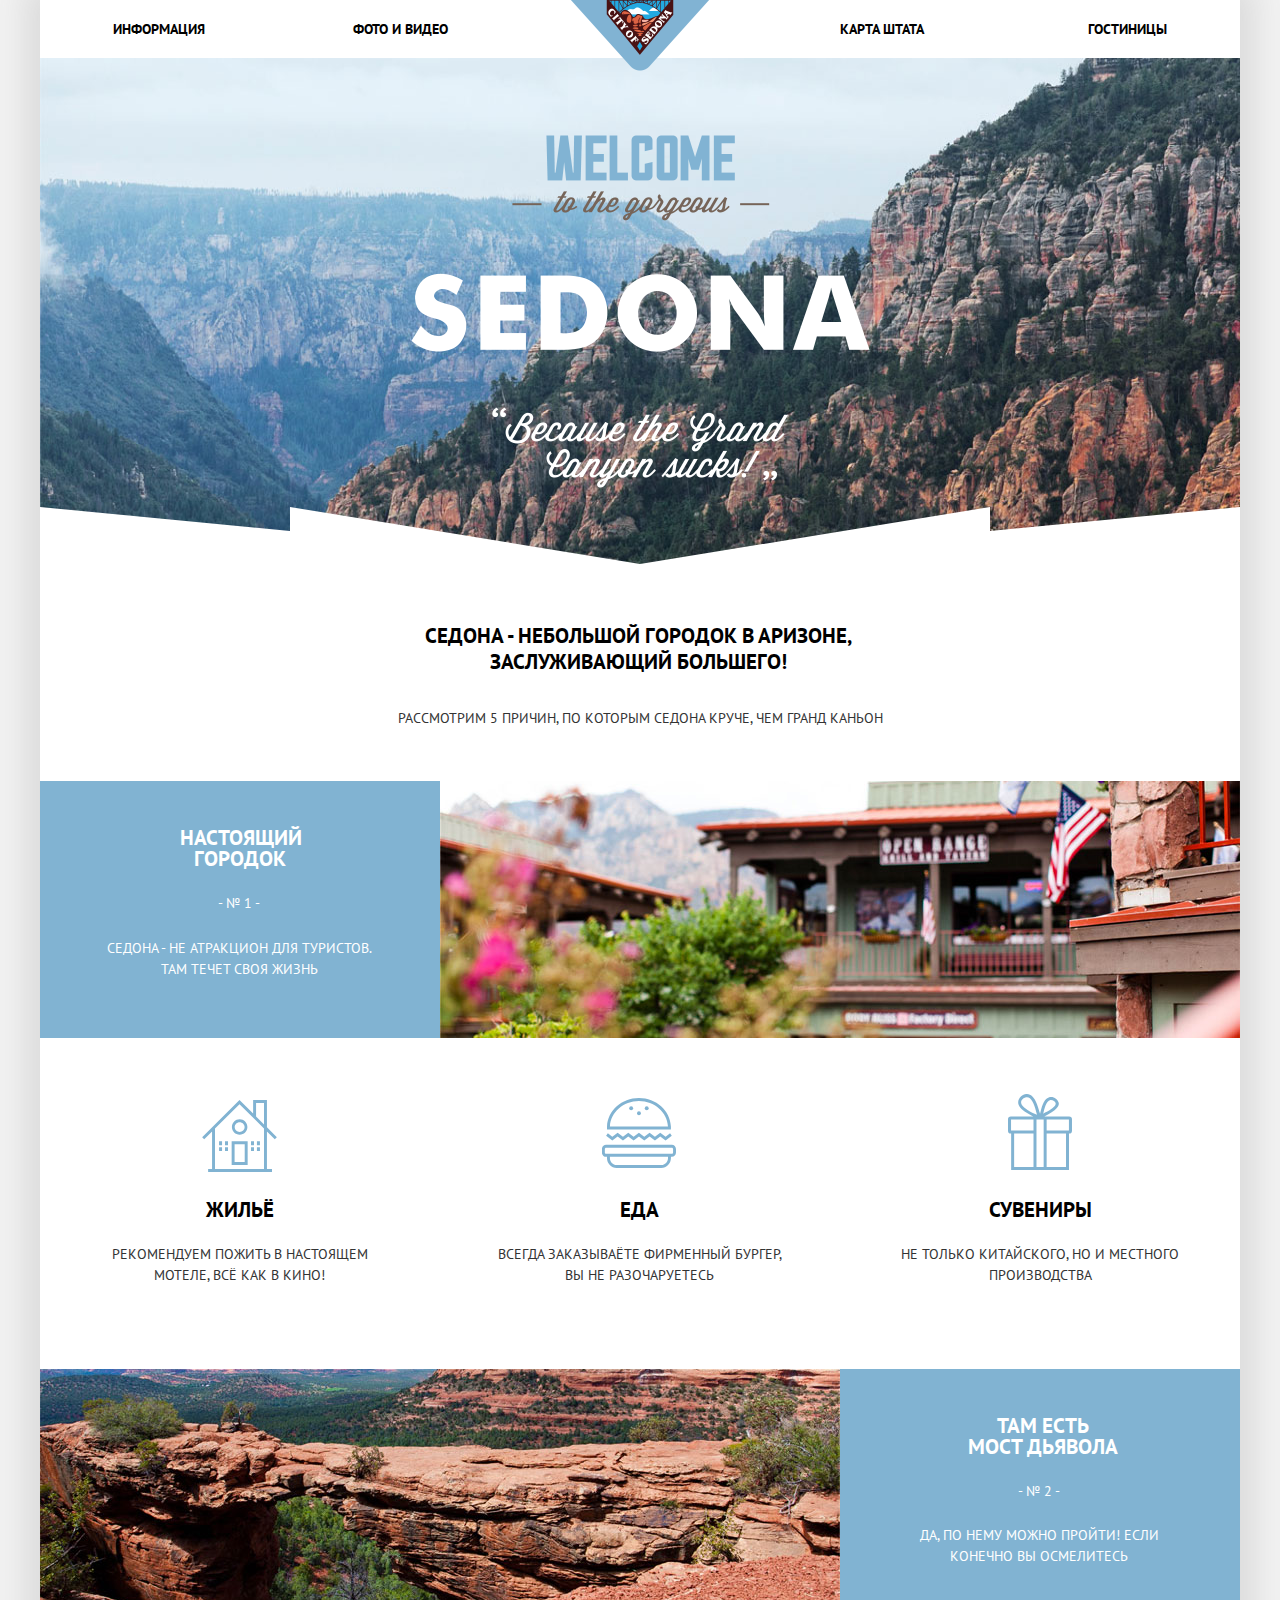
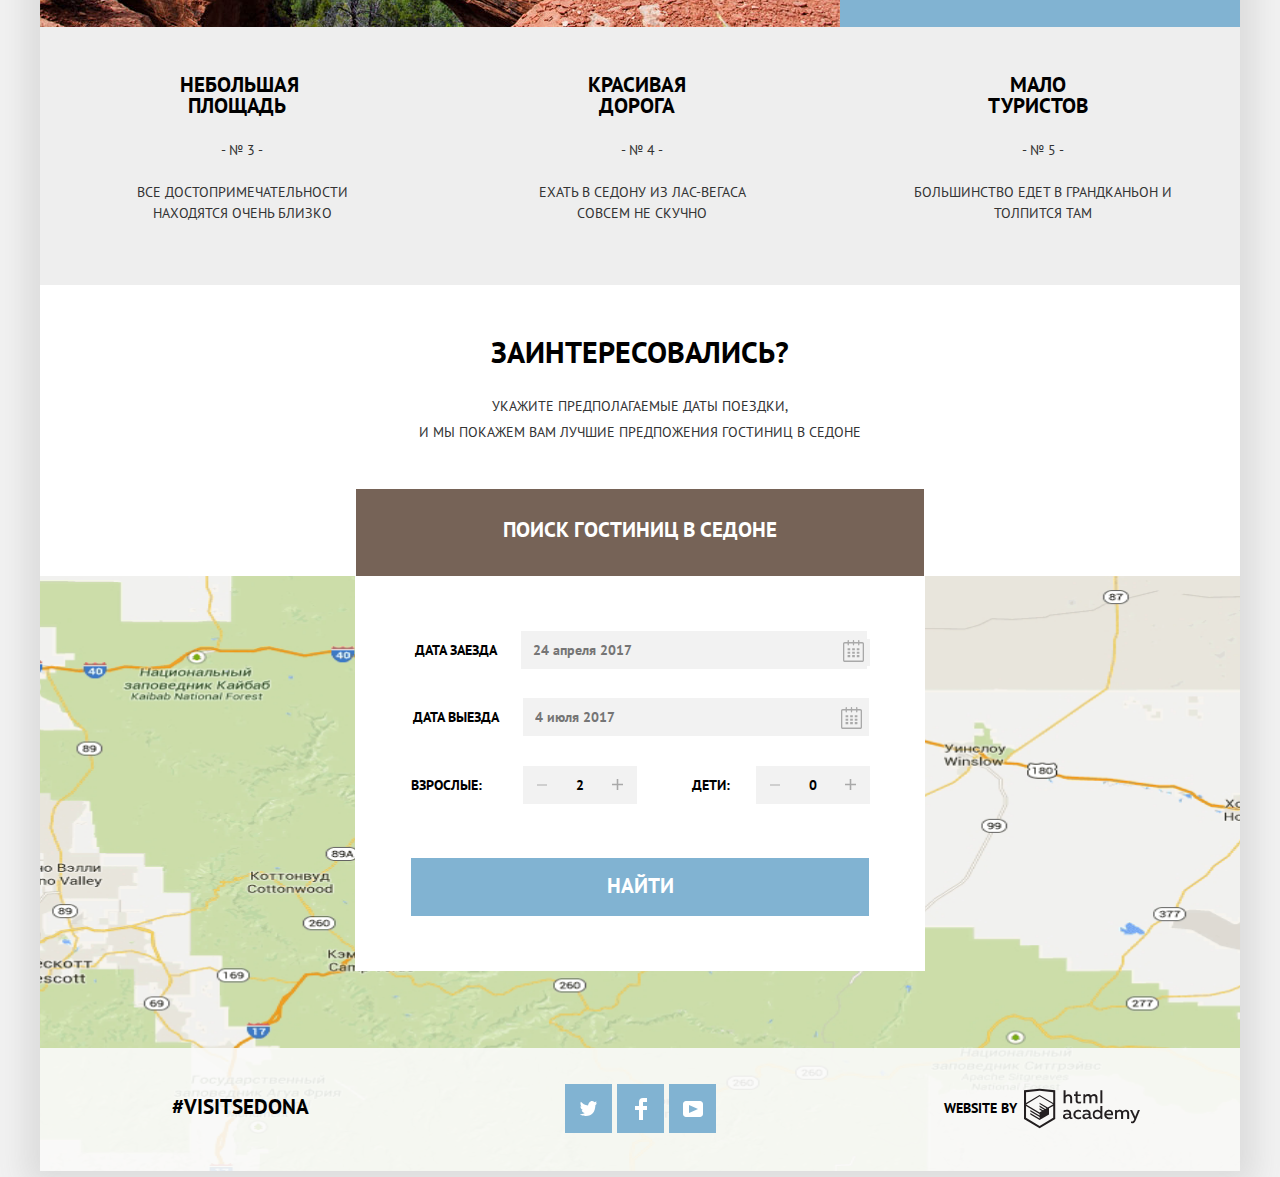
==== commit 2c9290ff: "Правки внесены" ====
--- a/index.html
+++ b/index.html
@@ -28,8 +28,7 @@
     <main>
       <h1 class="visually-hidden">Туристический городок Седона</h1>
       <div class="welcome">
-        <img src="img/welcome.png" class="welcome-img"
-          alt="Welcome to the gorgeous SEDONA Because the grand canyoun lucks!" height="353" width="459">
+        <img src="img/welcome.png" class="welcome-img" alt="Welcome to the gorgeous SEDONA Because the grand canyoun lucks!" height="353" width="459">
       </div>
 
       <section class="features">
@@ -93,8 +92,7 @@
 
       <section>
         <h2 class="subtitle">Заинтересовались?</h2>
-        <p class="features-fraze">укажите предполагаемые даты поездки, <br>и мы покажем вам лучшие предпожения гостиниц
-          в Седоне</p>
+        <p class="features-fraze">укажите предполагаемые даты поездки, <br>и мы покажем вам лучшие предпожения гостиниц в Седоне</p>
         <div class="subtitle-btn">
           <a href="search.html" class="search-main">Поиск гостиниц в Седоне</a>
         </div>
@@ -103,14 +101,20 @@
             <label for="check-in">Дата заезда</label>
             <input type="text" name="check-in" id="check-in" placeholder="24 апреля 2017" class="check-in">
             <button type="button" class="calendar" aria-label="Календарь для выбора даты заезда">
-              <svg xmlns="http://www.w3.org/2000/svg" width="21" height="22" viewBox="0 0 21 22"><g><path d="M19.251 2.025h-2.845V.648c0-.381-.294-.689-.656-.689-.363 0-.656.308-.656.689v1.377h-3.938V.648c0-.381-.294-.689-.655-.689-.363 0-.657.308-.657.689v1.377H5.906V.648c0-.381-.294-.689-.656-.689-.363 0-.657.308-.657.689v1.377H1.75C.784 2.025 0 2.847 0 3.862v16.302C0 21.179.784 22 1.75 22h17.501c.966 0 1.749-.821 1.749-1.836V3.862c0-1.015-.783-1.837-1.749-1.837zm.437 18.139a.448.448 0 0 1-.437.459H1.75a.45.45 0 0 1-.438-.459V3.862a.45.45 0 0 1 .438-.459h2.844v1.378c0 .381.294.689.657.689.362 0 .656-.308.656-.689V3.403h3.938v1.378c0 .381.294.689.657.689.361 0 .655-.308.655-.689V3.403h3.938v1.378c0 .381.293.689.656.689.362 0 .656-.308.656-.689V3.403h2.845c.241 0 .437.206.437.459v16.302z" /><path d="M4.594 8.225h2.625v2.066H4.594zM4.594 11.668h2.625v2.067H4.594zM4.594 15.112h2.625v2.066H4.594zM9.188 15.112h2.625v2.066H9.188zM9.188 11.668h2.625v2.067H9.188zM9.188 8.225h2.625v2.066H9.188zM13.781 15.112h2.625v2.066h-2.625zM13.781 11.668h2.625v2.067h-2.625zM13.781 8.225h2.625v2.066h-2.625z" /></g></svg>
+              <svg xmlns="http://www.w3.org/2000/svg" width="21" height="22" viewBox="0 0 21 22"><g>
+                <path d="M19.251 2.025h-2.845V.648c0-.381-.294-.689-.656-.689-.363 0-.656.308-.656.689v1.377h-3.938V.648c0-.381-.294-.689-.655-.689-.363 0-.657.308-.657.689v1.377H5.906V.648c0-.381-.294-.689-.656-.689-.363 0-.657.308-.657.689v1.377H1.75C.784 2.025 0 2.847 0 3.862v16.302C0 21.179.784 22 1.75 22h17.501c.966 0 1.749-.821 1.749-1.836V3.862c0-1.015-.783-1.837-1.749-1.837zm.437 18.139a.448.448 0 0 1-.437.459H1.75a.45.45 0 0 1-.438-.459V3.862a.45.45 0 0 1 .438-.459h2.844v1.378c0 .381.294.689.657.689.362 0 .656-.308.656-.689V3.403h3.938v1.378c0 .381.294.689.657.689.361 0 .655-.308.655-.689V3.403h3.938v1.378c0 .381.293.689.656.689.362 0 .656-.308.656-.689V3.403h2.845c.241 0 .437.206.437.459v16.302z" />
+                <path d="M4.594 8.225h2.625v2.066H4.594zM4.594 11.668h2.625v2.067H4.594zM4.594 15.112h2.625v2.066H4.594zM9.188 15.112h2.625v2.066H9.188zM9.188 11.668h2.625v2.067H9.188zM9.188 8.225h2.625v2.066H9.188zM13.781 15.112h2.625v2.066h-2.625zM13.781 11.668h2.625v2.067h-2.625zM13.781 8.225h2.625v2.066h-2.625z" /></g>
+              </svg>
             </button>
           </p>
           <p class="date-out">
             <label for="check-out">Дата выезда</label>
             <input type="text" name="check-out" id="check-out" placeholder="4 июля 2017" class="check-out">
             <button type="button" class="calendar" aria-label="Календарь для выбора даты выезда">
-              <svg xmlns="http://www.w3.org/2000/svg" width="21" height="22" viewBox="0 0 21 22"><g><path d="M19.251 2.025h-2.845V.648c0-.381-.294-.689-.656-.689-.363 0-.656.308-.656.689v1.377h-3.938V.648c0-.381-.294-.689-.655-.689-.363 0-.657.308-.657.689v1.377H5.906V.648c0-.381-.294-.689-.656-.689-.363 0-.657.308-.657.689v1.377H1.75C.784 2.025 0 2.847 0 3.862v16.302C0 21.179.784 22 1.75 22h17.501c.966 0 1.749-.821 1.749-1.836V3.862c0-1.015-.783-1.837-1.749-1.837zm.437 18.139a.448.448 0 0 1-.437.459H1.75a.45.45 0 0 1-.438-.459V3.862a.45.45 0 0 1 .438-.459h2.844v1.378c0 .381.294.689.657.689.362 0 .656-.308.656-.689V3.403h3.938v1.378c0 .381.294.689.657.689.361 0 .655-.308.655-.689V3.403h3.938v1.378c0 .381.293.689.656.689.362 0 .656-.308.656-.689V3.403h2.845c.241 0 .437.206.437.459v16.302z" /><path d="M4.594 8.225h2.625v2.066H4.594zM4.594 11.668h2.625v2.067H4.594zM4.594 15.112h2.625v2.066H4.594zM9.188 15.112h2.625v2.066H9.188zM9.188 11.668h2.625v2.067H9.188zM9.188 8.225h2.625v2.066H9.188zM13.781 15.112h2.625v2.066h-2.625zM13.781 11.668h2.625v2.067h-2.625zM13.781 8.225h2.625v2.066h-2.625z" /></g></svg>
+              <svg xmlns="http://www.w3.org/2000/svg" width="21" height="22" viewBox="0 0 21 22"><g>
+                <path d="M19.251 2.025h-2.845V.648c0-.381-.294-.689-.656-.689-.363 0-.656.308-.656.689v1.377h-3.938V.648c0-.381-.294-.689-.655-.689-.363 0-.657.308-.657.689v1.377H5.906V.648c0-.381-.294-.689-.656-.689-.363 0-.657.308-.657.689v1.377H1.75C.784 2.025 0 2.847 0 3.862v16.302C0 21.179.784 22 1.75 22h17.501c.966 0 1.749-.821 1.749-1.836V3.862c0-1.015-.783-1.837-1.749-1.837zm.437 18.139a.448.448 0 0 1-.437.459H1.75a.45.45 0 0 1-.438-.459V3.862a.45.45 0 0 1 .438-.459h2.844v1.378c0 .381.294.689.657.689.362 0 .656-.308.656-.689V3.403h3.938v1.378c0 .381.294.689.657.689.361 0 .655-.308.655-.689V3.403h3.938v1.378c0 .381.293.689.656.689.362 0 .656-.308.656-.689V3.403h2.845c.241 0 .437.206.437.459v16.302z" />
+                <path d="M4.594 8.225h2.625v2.066H4.594zM4.594 11.668h2.625v2.067H4.594zM4.594 15.112h2.625v2.066H4.594zM9.188 15.112h2.625v2.066H9.188zM9.188 11.668h2.625v2.067H9.188zM9.188 8.225h2.625v2.066H9.188zM13.781 15.112h2.625v2.066h-2.625zM13.781 11.668h2.625v2.067h-2.625zM13.781 8.225h2.625v2.066h-2.625z" /></g>
+              </svg>
             </button>
           </p>
           <div class="number-guest">
@@ -121,7 +125,9 @@
               </button>
               <input type="text" name="adults" id="adults" value="2" class="number-guest-btn">
               <button type="button" class="number-guest-btn">
-                <svg version="1.1" xmlns="http://www.w3.org/2000/svg" xmlns:xlink="http://www.w3.org/1999/xlink" x="0" y="0" width="11" height="11" viewBox="0 0 357 357" style="enable-background:new 0 0 357 357;" xml:space="preserve"><g><path d="M357,204H204v153h-51V204H0v-51h153V0h51v153h153V204z" /></g></svg>
+                <svg version="1.1" xmlns="http://www.w3.org/2000/svg" xmlns:xlink="http://www.w3.org/1999/xlink" x="0" y="0" width="11" height="11" viewBox="0 0 357 357" style="enable-background:new 0 0 357 357;" xml:space="preserve"><g>
+                  <path d="M357,204H204v153h-51V204H0v-51h153V0h51v153h153V204z" /></g>
+                </svg>
               </button>
             </div>
             <div class="btn-children">
@@ -131,7 +137,9 @@
               </button>
               <input type="text" name="children" id="children" value="0" class="number-guest-btn">
               <button type="button" class="number-guest-btn">
-                <svg version="1.1" xmlns="http://www.w3.org/2000/svg" xmlns:xlink="http://www.w3.org/1999/xlink" x="0" y="0" width="11" height="11" viewBox="0 0 357 357" style="enable-background:new 0 0 357 357;" xml:space="preserve"><g><path d="M357,204H204v153h-51V204H0v-51h153V0h51v153h153V204z" /></g></svg>
+                <svg version="1.1" xmlns="http://www.w3.org/2000/svg" xmlns:xlink="http://www.w3.org/1999/xlink" x="0" y="0" width="11" height="11" viewBox="0 0 357 357" style="enable-background:new 0 0 357 357;" xml:space="preserve"><g>
+                  <path d="M357,204H204v153h-51V204H0v-51h153V0h51v153h153V204z" /></g>
+                </svg>
               </button>
             </div>
           </div>
@@ -140,7 +148,7 @@
       </section>
       <section class="map">
         <h3 class="visually-hidden">Карта Седоны</h3>
-        <iframe src="https://www.google.com/maps/embed?pb=!1m18!1m12!1m3!1d457075.5288376768!2d-111.88322182954033!3d34.84328485168527!2m3!1f0!2f0!3f0!3m2!1i1024!2i768!4f13.1!3m3!1m2!1s0x872da132f942b00d%3A0x5548c523fa6c8efd!2z0KHQtdC00L7QvdCwLCDQkNGA0LjQt9C-0L3QsCA4NjMzNiwg0KHQqNCQ!5e0!3m2!1sru!2sru!4v1572194821630!5m2!1sru!2sru" width="1200" height="474" allowfullscreen=""></iframe>
+        <iframe src="https://www.google.com/maps/embed?pb=!1m18!1m12!1m3!1d457075.5288376768!2d-111.88322182954033!3d34.84328485168527!2m3!1f0!2f0!3f0!3m2!1i1024!2i768!4f13.1!3m3!1m2!1s0x872da132f942b00d%3A0x5548c523fa6c8efd!2z0KHQtdC00L7QvdCwLCDQkNGA0LjQt9C-0L3QsCA4NjMzNiwg0KHQqNCQ!5e0!3m2!1sru!2sru!4v1572194821630!5m2!1sru!2sru" width="1200" height="595" allowfullscreen=""></iframe>
       </section>
     </main>
 
@@ -150,24 +158,32 @@
 
       <ul class="footer-social">
         <li>
-          <a href="#" class="social-button"><span class="visually-hidden">Твитер</span>
-            <svg xmlns="http://www.w3.org/2000/svg" xmlns:xlink="http://www.w3.org/1999/xlink" width="17" height="15" viewBox="0 0 17 15"> <path fill="#FFF" d="M10.95.144c1.685-.496 2.984.27 3.577 1.179.673-.231 1.331-.481 2.011-.708a2.345 2.345 0 0 1-.857 1.768c.685.17 1.304-.491 1.304-.491-.169 1-1.006 1.788-1.563 2.024-.231 6.75-3.175 11.217-10.077 11.082h-.446c-.41 0-4.164-.46-4.898-1.887 2.271.196 3.893-.422 4.693-1.177-.96-.3-2.679-.477-2.979-2.95.349.106.564.228 1.19.119C1.705 8.247.374 7.53.448 5.33c.285.328 1.067.536 1.34.472C1.085 5.561-.182 2.442.894.85c1.818 1.854 3.735 3.606 7.152 3.773C8.254 2.33 9.183.793 10.95.144z" /></svg>
+          <a href="#" class="social-button" aria-label="Твитер">
+            <svg xmlns="http://www.w3.org/2000/svg" xmlns:xlink="http://www.w3.org/1999/xlink" width="17" height="15" viewBox="0 0 17 15">
+              <path fill="#FFF" d="M10.95.144c1.685-.496 2.984.27 3.577 1.179.673-.231 1.331-.481 2.011-.708a2.345 2.345 0 0 1-.857 1.768c.685.17 1.304-.491 1.304-.491-.169 1-1.006 1.788-1.563 2.024-.231 6.75-3.175 11.217-10.077 11.082h-.446c-.41 0-4.164-.46-4.898-1.887 2.271.196 3.893-.422 4.693-1.177-.96-.3-2.679-.477-2.979-2.95.349.106.564.228 1.19.119C1.705 8.247.374 7.53.448 5.33c.285.328 1.067.536 1.34.472C1.085 5.561-.182 2.442.894.85c1.818 1.854 3.735 3.606 7.152 3.773C8.254 2.33 9.183.793 10.95.144z" />
+            </svg>
           </a>
         </li>
         <li>
-          <a href="#" class="social-button"><span class="visually-hidden">Фейсбук</span>
-            <svg xmlns="http://www.w3.org/2000/svg" width="12" height="22" viewBox="0 0 12 22"><path fill="#FFF" d="M12 4V0H8a4 4 0 0 0-4 4v4H0v4h4v10h4V12h4V8H8V4h4z" /></svg>
+          <a href="#" class="social-button" aria-label="Фейсбук">
+            <svg xmlns="http://www.w3.org/2000/svg" width="12" height="22" viewBox="0 0 12 22">
+              <path fill="#FFF" d="M12 4V0H8a4 4 0 0 0-4 4v4H0v4h4v10h4V12h4V8H8V4h4z"/>
+            </svg>
           </a>
         </li>
         <li>
-          <a href="#" class="social-button"><span class="visually-hidden">Ю-туб</span>
-            <svg xmlns="http://www.w3.org/2000/svg" xmlns:xlink="http://www.w3.org/1999/xlink" width="20" height="16" viewBox="0 0 20 16"> <path fill="#FFF" d="M17 0H3C1.35 0 0 1.35 0 3v10c0 1.65 1.35 3 3 3h14c1.65 0 3-1.35 3-3V3c0-1.65-1.35-3-3-3zM6.027 11.998V4.002L15.014 8l-8.987 3.998z" /></svg>
+          <a href="#" class="social-button" aria-label="Ю-туб">
+            <svg xmlns="http://www.w3.org/2000/svg" xmlns:xlink="http://www.w3.org/1999/xlink" width="20" height="16" viewBox="0 0 20 16">
+              <path fill="#FFF" d="M17 0H3C1.35 0 0 1.35 0 3v10c0 1.65 1.35 3 3 3h14c1.65 0 3-1.35 3-3V3c0-1.65-1.35-3-3-3zM6.027 11.998V4.002L15.014 8l-8.987 3.998z" />
+            </svg>
           </a>
         </li>
       </ul>
       <p class="footer-htmlacademy">Website by</p>
       <a href="https://htmlacademy.ru/intensive/htmlcss">
-        <svg class="htmlacademy-btn" id="Layer_1" data-name="Layer 1" xmlns="http://www.w3.org/2000/svg" viewBox="0 0 108.08 36.85" width="116" height="41"> <path d="M44.61,26.88a2,2,0,0,0,.55-0.1v1.33a3.25,3.25,0,0,1-1.18.21,1.67,1.67,0,0,1-1.67-1,4.84,4.84,0,0,1-3.14,1.08c-1.51,0-2.91-.83-2.91-2.55,0-2.13,2-2.79,3.71-2.79a11.08,11.08,0,0,1,2.17.25v-0.3c0-1-.76-1.77-2.19-1.77a7.42,7.42,0,0,0-3,.64v-1.7a10.21,10.21,0,0,1,3.19-.55c2.36,0,3.81,1.12,3.81,3.65v3a0.54,0.54,0,0,0,.49.59h0.17Zm-6.44-1.13A1.35,1.35,0,0,0,39.63,27h0.11a3.39,3.39,0,0,0,2.41-1V24.58a9.72,9.72,0,0,0-1.81-.21c-1,0-2.16.33-2.16,1.38h0Zm12.36-6.11a5,5,0,0,1,2.57.64V22a4.08,4.08,0,0,0-2.3-.7,2.75,2.75,0,1,0,0,5.49,5,5,0,0,0,2.43-.64v1.71a6.27,6.27,0,0,1-2.76.57A4.21,4.21,0,0,1,46,24.51q0-.21,0-0.41a4.32,4.32,0,0,1,4.18-4.46h0.38Zm12.17,7.24a2,2,0,0,0,.55-0.1v1.33a3.25,3.25,0,0,1-1.18.21,1.67,1.67,0,0,1-1.67-1,4.84,4.84,0,0,1-3.14,1.08c-1.51,0-2.91-.83-2.91-2.55,0-2.13,2-2.79,3.71-2.79a11.08,11.08,0,0,1,2.17.25v-0.3c0-1-.76-1.77-2.19-1.77a7.42,7.42,0,0,0-3,.64v-1.7a10.21,10.21,0,0,1,3.19-.55c2.36,0,3.81,1.12,3.81,3.65v3a0.54,0.54,0,0,0,.49.59h0.17Zm-6.44-1.13A1.35,1.35,0,0,0,57.73,27h0.11a3.39,3.39,0,0,0,2.41-1V24.58a9.72,9.72,0,0,0-1.81-.21c-1.06,0-2.16.33-2.16,1.38h0ZM73,16V28.2H71.35V26.88a3.88,3.88,0,0,1-3.19,1.54,4.4,4.4,0,0,1,0-8.78,3.81,3.81,0,0,1,3,1.3V16H73Zm-4.53,5.22a2.76,2.76,0,1,0,0,5.52A2.86,2.86,0,0,0,71.15,25V23A2.91,2.91,0,0,0,68.49,21.27ZM79,19.64c3.31,0,4.46,2.68,3.92,5.09H76.7c0.21,1.5,1.67,2.11,3.19,2.11a6.11,6.11,0,0,0,2.64-.59v1.6a7.14,7.14,0,0,1-3,.57C77,28.42,74.78,27,74.78,24a4.18,4.18,0,0,1,4-4.39H79Zm0.09,1.54a2.28,2.28,0,0,0-2.44,2.1v0.06H81.3A2,2,0,0,0,79.13,21.18Zm5.73,7V19.87h1.65v1a3.81,3.81,0,0,1,2.78-1.27A2.86,2.86,0,0,1,91.89,21a4.12,4.12,0,0,1,2.91-1.33A3.06,3.06,0,0,1,98,23V28.2h-1.9V23.05a1.59,1.59,0,0,0-1.42-1.75H94.42a2.8,2.8,0,0,0-2.07,1.12V28.2h-1.9V23.05A1.59,1.59,0,0,0,89,21.31H88.8a3,3,0,0,0-2.21,1.29v5.63H84.86Zm21.31-8.33h1.9l-3.91,9.46c-0.9,2.17-2.09,2.86-3.35,2.86a4.76,4.76,0,0,1-1.1-.14V30.46a2.86,2.86,0,0,0,.85.12c0.9,0,1.58-.64,2.07-1.9l0.17-.42-4-8.4h2l2.86,6.29ZM38.73,1.46V6.22a3.81,3.81,0,0,1,2.7-1.14,3.25,3.25,0,0,1,3.44,3.4v5.15H43V8.72a1.81,1.81,0,0,0-1.61-2h-0.3a2.93,2.93,0,0,0-2.32,1.39v5.52h-1.9V1.46h1.9ZM49.94,2.31v3h3V6.91h-3v3.81c0,1.1.5,1.46,1.58,1.46a4.49,4.49,0,0,0,1.69-.33v1.6A6.8,6.8,0,0,1,51,13.8a2.55,2.55,0,0,1-2.86-2.74V6.89H46.58V5.26h1.5V2.74Zm5.4,11.31V5.28H57v1A3.81,3.81,0,0,1,59.77,5a2.86,2.86,0,0,1,2.6,1.33A4.12,4.12,0,0,1,65.28,5,3.06,3.06,0,0,1,68.44,8.4v5.21h-1.9V8.46a1.59,1.59,0,0,0-1.42-1.75H64.89a2.8,2.8,0,0,0-2.07,1.12v5.78h-1.9V8.46A1.59,1.59,0,0,0,59.5,6.71H59.27A3,3,0,0,0,57.06,8v5.63H55.34ZM71.17,1.45H73V13.6H71.17V1.45ZM14.71,0H14.55L0,1.54V28.21l14.55,8.66,14.55-8.66V1.54Zm12.5,27.1L14.55,34.64,1.9,27.12V16.18l12.59,7.5V25L5.86,19.9v1.31l8.68,5.21v1.39L5.87,22.65V24l8.68,5.21,8.75-5.24V18.31L27.2,16V27.12Zm0-12.53-3.48,2-1.6,1L14.51,13v1.31L21,18.23H21l-0.14.09-1,.54-5.37-3.2V17l4.24,2.52-1,.67-3.2-1.9v1.31l2.1,1.24L14.5,22.1,2,14.65,14.51,7.11Zm0-1.32L14.49,5.76,1.91,13.25v-10L14.56,1.92,27.21,3.25v10h0Z" transform="translate(0 -0.02)" fill="#231f20" /></svg>
+        <svg class="htmlacademy-btn" xmlns="http://www.w3.org/2000/svg" viewBox="0 0 108.08 36.85" width="116" height="41">
+          <path d="M44.61,26.88a2,2,0,0,0,.55-0.1v1.33a3.25,3.25,0,0,1-1.18.21,1.67,1.67,0,0,1-1.67-1,4.84,4.84,0,0,1-3.14,1.08c-1.51,0-2.91-.83-2.91-2.55,0-2.13,2-2.79,3.71-2.79a11.08,11.08,0,0,1,2.17.25v-0.3c0-1-.76-1.77-2.19-1.77a7.42,7.42,0,0,0-3,.64v-1.7a10.21,10.21,0,0,1,3.19-.55c2.36,0,3.81,1.12,3.81,3.65v3a0.54,0.54,0,0,0,.49.59h0.17Zm-6.44-1.13A1.35,1.35,0,0,0,39.63,27h0.11a3.39,3.39,0,0,0,2.41-1V24.58a9.72,9.72,0,0,0-1.81-.21c-1,0-2.16.33-2.16,1.38h0Zm12.36-6.11a5,5,0,0,1,2.57.64V22a4.08,4.08,0,0,0-2.3-.7,2.75,2.75,0,1,0,0,5.49,5,5,0,0,0,2.43-.64v1.71a6.27,6.27,0,0,1-2.76.57A4.21,4.21,0,0,1,46,24.51q0-.21,0-0.41a4.32,4.32,0,0,1,4.18-4.46h0.38Zm12.17,7.24a2,2,0,0,0,.55-0.1v1.33a3.25,3.25,0,0,1-1.18.21,1.67,1.67,0,0,1-1.67-1,4.84,4.84,0,0,1-3.14,1.08c-1.51,0-2.91-.83-2.91-2.55,0-2.13,2-2.79,3.71-2.79a11.08,11.08,0,0,1,2.17.25v-0.3c0-1-.76-1.77-2.19-1.77a7.42,7.42,0,0,0-3,.64v-1.7a10.21,10.21,0,0,1,3.19-.55c2.36,0,3.81,1.12,3.81,3.65v3a0.54,0.54,0,0,0,.49.59h0.17Zm-6.44-1.13A1.35,1.35,0,0,0,57.73,27h0.11a3.39,3.39,0,0,0,2.41-1V24.58a9.72,9.72,0,0,0-1.81-.21c-1.06,0-2.16.33-2.16,1.38h0ZM73,16V28.2H71.35V26.88a3.88,3.88,0,0,1-3.19,1.54,4.4,4.4,0,0,1,0-8.78,3.81,3.81,0,0,1,3,1.3V16H73Zm-4.53,5.22a2.76,2.76,0,1,0,0,5.52A2.86,2.86,0,0,0,71.15,25V23A2.91,2.91,0,0,0,68.49,21.27ZM79,19.64c3.31,0,4.46,2.68,3.92,5.09H76.7c0.21,1.5,1.67,2.11,3.19,2.11a6.11,6.11,0,0,0,2.64-.59v1.6a7.14,7.14,0,0,1-3,.57C77,28.42,74.78,27,74.78,24a4.18,4.18,0,0,1,4-4.39H79Zm0.09,1.54a2.28,2.28,0,0,0-2.44,2.1v0.06H81.3A2,2,0,0,0,79.13,21.18Zm5.73,7V19.87h1.65v1a3.81,3.81,0,0,1,2.78-1.27A2.86,2.86,0,0,1,91.89,21a4.12,4.12,0,0,1,2.91-1.33A3.06,3.06,0,0,1,98,23V28.2h-1.9V23.05a1.59,1.59,0,0,0-1.42-1.75H94.42a2.8,2.8,0,0,0-2.07,1.12V28.2h-1.9V23.05A1.59,1.59,0,0,0,89,21.31H88.8a3,3,0,0,0-2.21,1.29v5.63H84.86Zm21.31-8.33h1.9l-3.91,9.46c-0.9,2.17-2.09,2.86-3.35,2.86a4.76,4.76,0,0,1-1.1-.14V30.46a2.86,2.86,0,0,0,.85.12c0.9,0,1.58-.64,2.07-1.9l0.17-.42-4-8.4h2l2.86,6.29ZM38.73,1.46V6.22a3.81,3.81,0,0,1,2.7-1.14,3.25,3.25,0,0,1,3.44,3.4v5.15H43V8.72a1.81,1.81,0,0,0-1.61-2h-0.3a2.93,2.93,0,0,0-2.32,1.39v5.52h-1.9V1.46h1.9ZM49.94,2.31v3h3V6.91h-3v3.81c0,1.1.5,1.46,1.58,1.46a4.49,4.49,0,0,0,1.69-.33v1.6A6.8,6.8,0,0,1,51,13.8a2.55,2.55,0,0,1-2.86-2.74V6.89H46.58V5.26h1.5V2.74Zm5.4,11.31V5.28H57v1A3.81,3.81,0,0,1,59.77,5a2.86,2.86,0,0,1,2.6,1.33A4.12,4.12,0,0,1,65.28,5,3.06,3.06,0,0,1,68.44,8.4v5.21h-1.9V8.46a1.59,1.59,0,0,0-1.42-1.75H64.89a2.8,2.8,0,0,0-2.07,1.12v5.78h-1.9V8.46A1.59,1.59,0,0,0,59.5,6.71H59.27A3,3,0,0,0,57.06,8v5.63H55.34ZM71.17,1.45H73V13.6H71.17V1.45ZM14.71,0H14.55L0,1.54V28.21l14.55,8.66,14.55-8.66V1.54Zm12.5,27.1L14.55,34.64,1.9,27.12V16.18l12.59,7.5V25L5.86,19.9v1.31l8.68,5.21v1.39L5.87,22.65V24l8.68,5.21,8.75-5.24V18.31L27.2,16V27.12Zm0-12.53-3.48,2-1.6,1L14.51,13v1.31L21,18.23H21l-0.14.09-1,.54-5.37-3.2V17l4.24,2.52-1,.67-3.2-1.9v1.31l2.1,1.24L14.5,22.1,2,14.65,14.51,7.11Zm0-1.32L14.49,5.76,1.91,13.25v-10L14.56,1.92,27.21,3.25v10h0Z" transform="translate(0 -0.02)" fill="#231f20" />
+        </svg>
       </a>
     </footer>
   </div>
--- a/css/style.min.css
+++ b/css/style.min.css
@@ -1 +1 @@
-@-webkit-keyframes shake{0%,to{-webkit-transform:translateX(0);transform:translateX(0)}10%,30%,50%,70%,90%{-webkit-transform:translateX(-10px);transform:translateX(-10px)}20%,40%,60%,80%{-webkit-transform:translateX(10px);transform:translateX(10px)}}@keyframes shake{0%,to{-webkit-transform:translateX(0);transform:translateX(0)}10%,30%,50%,70%,90%{-webkit-transform:translateX(-10px);transform:translateX(-10px)}20%,40%,60%,80%{-webkit-transform:translateX(10px);transform:translateX(10px)}}@-webkit-keyframes bounce{0%{-webkit-transform:translateY(-100px);transform:translateY(-100px)}70%{-webkit-transform:translateY(30px);transform:translateY(30px)}90%{-webkit-transform:translateY(-10px);transform:translateY(-10px)}to{-webkit-transform:translateY(0);transform:translateY(0)}}@keyframes bounce{0%{-webkit-transform:translateY(-100px);transform:translateY(-100px)}70%{-webkit-transform:translateY(30px);transform:translateY(30px)}90%{-webkit-transform:translateY(-10px);transform:translateY(-10px)}to{-webkit-transform:translateY(0);transform:translateY(0)}}body{padding:0;font-family:'PT Sans',Arial,sans-serif;font-size:14px;line-height:21px;font-weight:400;color:#000;text-transform:uppercase;background-color:#f2f2f2}a{text-decoration:none}img{max-width:100%;height:auto}.container-center{width:1200px;margin:0 auto;background-color:#fff;-webkit-box-shadow:0 0 30px 15px #dbdbdb;box-shadow:0 0 30px 15px #dbdbdb}.main-header{position:relative;padding:16px 0}.main-nav{font-size:14px;line-height:26px;margin:0;display:-webkit-box;display:-ms-flexbox;display:flex}.logo{height:71px;width:140px;padding:0;-webkit-box-ordinal-group:3;-ms-flex-order:2;order:2;position:absolute;top:0;left:50%;margin:0 0 0 -70px;z-index:1}.site-nav{list-style:none;display:-webkit-box;display:-ms-flexbox;display:flex;-ms-flex-wrap:wrap;flex-wrap:wrap;margin:0;width:100%;padding-left:73px;padding-right:73px;font-weight:700}.site-nav li{width:25%}.site-nav li:nth-child(2){margin-right:0;margin-left:-24px}.site-nav li:nth-child(3){margin-left:44px;margin-right:-20px;text-align:right}.site-nav li:nth-child(4){text-align:right}.site-nav-list{color:#000}.site-nav a:focus,.site-nav a:hover{color:#a3c7de}.site-nav a:active{color:#cacaca}.welcome{position:relative;background-color:#fff;background-image:url(../img/bg.jpg);background-position:right 0 top -61px;background-repeat:no-repeat;background-size:1200px 800px;padding-bottom:76px}.welcome-img{display:block;margin:0 auto;padding-top:77px}.welcome::after{content:url(../img/polygon.svg);position:absolute;left:0;bottom:-2.4px;line-height:0}.features-fraze,.features-intro{text-align:center;line-height:26px;padding:0}.features-intro{font-size:21px;font-weight:700;margin:59px 379px 30px 375px}.features-fraze{font-size:14px;color:#333;margin:0}.features-list-one{display:-webkit-box;display:-ms-flexbox;display:flex;-ms-flex-wrap:wrap;flex-wrap:wrap;margin-top:50px}.features-list-one-color{color:#fff;width:400px;background-color:#81b3d2;margin:0;padding:23px 0 44px}.features-list-one-img{position:relative;overflow:hidden;width:800px}.sedona-img{position:absolute;bottom:-67px}.features-list-one-color h3,.features-list-two-color h3{font-size:21px;line-height:21px;font-weight:700;padding:0}.features-list-one-color h3{text-align:center;margin:23px 140px 0}.features-list-one-color p,.features-list-two-color p{font-size:14px;line-height:21px;font-weight:400;padding:0}.features-list-one-color p{text-align:center;margin-top:24px;margin-right:60px;margin-left:58px}.features-list-two{display:-webkit-box;display:-ms-flexbox;display:flex;-ms-flex-wrap:wrap;flex-wrap:wrap}.features-list-two-color{color:#fff;text-align:center;width:400px;background-color:#81b3d2;padding-bottom:37px}.features-list-two-img{position:relative;overflow:hidden;width:800px}.bridge-img{position:absolute;top:-76px}.features-list-two-color h3{margin:46px 110px 24px 115px}.features-list-two-color p{margin-left:48px;margin-right:50px;margin-bottom:23px}.features-list{list-style:none;display:-webkit-box;display:-ms-flexbox;display:flex;-ms-flex-wrap:wrap;flex-wrap:wrap;-webkit-box-pack:justify;-ms-flex-pack:justify;justify-content:space-between;margin:0;padding:0}.features-item{position:relative;padding-top:140px;text-align:center;width:33.33%}.features-item h3{font-size:21px;line-height:21px;padding:0;margin:21px 0 20px}.features-item p,.grey p{color:#333;margin:24px 50px 83px}.grey{background-color:#eee;padding-top:0;padding-bottom:20px}.grey h3,.subtitle{margin:47px 145px 24px 140px;padding:0;color:#000}.grey p{margin:0 68px 21px 73px}.box::before,.food::before,.home::before{content:url(../img/home.svg);position:absolute;left:162px;bottom:194px}.box::before,.food::before{content:url(../img/food.svg);bottom:198px}.box::before{content:url(../img/box.svg);left:168px;bottom:196px}.subtitle{text-align:center;font-size:30px;line-height:36px;margin:49px 0 23px}.subtitle-btn{text-align:center;margin-top:44px}.search-main{font-size:21px;line-height:26px;text-transform:uppercase;font-weight:700;width:568px;padding-top:28px;padding-bottom:33px;margin:0;background-color:#766357;color:#fff;border:0;display:inline-block;vertical-align:middle}.popup{width:570px;margin-left:315px;padding-top:40px;display:-webkit-box;display:-ms-flexbox;display:flex;-webkit-box-orient:vertical;-webkit-box-direction:normal;-ms-flex-direction:column;flex-direction:column;-webkit-box-align:center;-ms-flex-align:center;align-items:center;position:absolute;z-index:1;background-color:#fff;font-weight:700}.popup-animation,.popup-err{-webkit-animation-name:bounce;animation-name:bounce;-webkit-animation-duration:.6s;animation-duration:.6s}.popup-err{-webkit-animation-name:shake;animation-name:shake}.check-in,.check-out{width:346px;height:38px;background-color:#f2f2f2;color:#000;font-weight:700;border:0;margin-left:21px;padding-left:12px;-webkit-box-sizing:border-box;box-sizing:border-box}.check-in:hover,.check-out:hover{background-color:#ebebeb}.check-in:focus,.check-out:focus{background-color:#fff}.date-in,.date-out{position:relative;margin-top:15px;margin-left:2px}.calendar{border:0;position:absolute;left:422px;top:8px;background-color:#f2f2f2}.calendar svg,.number-guest-btn svg{fill:#a9a9a9}.calendar svg:hover{fill:#000}.calendar svg:active{fill:#81b3d2}.btn-adults,.btn-children,.number-guest{display:-webkit-box;display:-ms-flexbox;display:flex}.number-guest{-webkit-box-align:center;-ms-flex-align:center;align-items:center;width:459px;-webkit-box-pack:justify;-ms-flex-pack:justify;justify-content:space-between;margin-bottom:49px}.btn-adults,.btn-children{margin-top:13px}.btn-adults input,.btn-children input{border:0;text-align:center;background-color:#f2f2f2;font-weight:700}.btn-adults label,.btn-children label{margin-right:26px;margin-top:12px}.number-guest-btn{width:38px;height:38px;border:0;background-color:#f2f2f2;padding:0;margin:3px 0 0;cursor:pointer}.number-guest-btn svg:hover{fill:#000}.number-guest-btn svg:active{fill:#81b3d2}.left{margin-left:15px}.found{font-size:21px;line-height:26px;color:#fff;text-transform:uppercase;font-weight:700;width:458px;background-color:#81b3d2;border:0;margin-top:5px;margin-bottom:55px;padding-top:15px;padding-bottom:17px}.found a{margin-top:auto;margin-left:auto;margin-right:auto;color:#fff}.map{background-image:url(../img/map.png);background-position:right -52px top 0;background-repeat:no-repeat;background-size:1718px 748px;position:relative;padding-top:597px}.map iframe{position:absolute;top:0;border:0}.footer{padding-top:37px;padding-bottom:36px;display:-webkit-box;display:-ms-flexbox;display:flex;-webkit-box-pack:justify;-ms-flex-pack:justify;justify-content:space-between;-webkit-box-align:center;-ms-flex-align:center;align-items:center;background-color:rgba(249,250,248,.9);font-weight:700}.footer-main{margin-top:-126px;width:1200px;position:relative}.footer-contacts{font-size:21px;line-height:26px;color:#000;margin-left:132px;margin-bottom:6px}.footer-social,.social-button{display:-webkit-box;display:-ms-flexbox;display:flex}.footer-social{list-style:none;-ms-flex-wrap:wrap;flex-wrap:wrap;-webkit-box-pack:justify;-ms-flex-pack:justify;justify-content:space-between;width:151px;margin:-3px auto 0 256px;padding:0}.social-button{-webkit-box-align:center;-ms-flex-align:center;align-items:center;-webkit-box-pack:center;-ms-flex-pack:center;justify-content:center;width:47px;height:49px;background-color:#81b3d2}.social-button:focus,.social-button:hover{background-color:#669ec0}.social-button:active{background-color:#5496bd}.social-button:active path{fill:#88b6d1}.footer-htmlacademy{padding:0;margin:0 7px 4px 0}.htmlacademy-btn{margin-right:100px;margin-top:3px}.htmlacademy-btn:focus path,.htmlacademy-btn:hover path{fill:#81b3d2}.htmlacademy-btn:active path{fill:#bdbbbc}.visually-hidden{position:absolute;width:1px;height:1px;margin:-1px;border:0;padding:0;clip:rect(0 0 0 0);overflow:hidden}.catalog-main{background-image:url(../img/filterbackground.jpg);background-position:top;background-repeat:no-repeat;background-color:#fff;padding-left:60px;padding-right:60px}.points{display:-webkit-box;display:-ms-flexbox;display:flex;padding-bottom:23px}fieldset{border:0}.hotel-form{margin-left:auto}.catalog-content{background-color:#fff}.catalog-found,.catalog-list{display:-webkit-box;display:-ms-flexbox;display:flex}.catalog-found{-webkit-box-pack:start;-ms-flex-pack:start;justify-content:flex-start;-ms-flex-wrap:wrap;flex-wrap:wrap;margin:0 73px 18px}.catalog-found h3{font-size:21px;line-height:26px;padding:0;margin:30px 0 0}.catalog-list{list-style:none;-webkit-box-pack:justify;-ms-flex-pack:justify;justify-content:space-between}.catalog-item{font-size:12px;line-height:18px;margin-top:22px;margin-left:40px}.catalog-item:first-child{margin-left:6px}.catalog-item:nth-child(3),.catalog-item:nth-child(4){margin-left:34px}.btn{color:#cacaca;cursor:pointer;border-bottom:1px dotted #a3c7de}.active{border:0;color:#81b3d2}.btn:focus,.btn:hover{color:#a3c7de;border-bottom:1px dotted #a3c7de}.btn:active{color:#000}.btn-arrow{margin-left:auto;margin-top:12px}.arrow-down,.arrow-up{border:0;padding:0;margin-top:25px;background:0 0}.arrow-up{margin-right:4px}.arrow-down svg,.arrow-up svg{fill:#cacaca}.arrow-down{margin-left:5px}.arrow-down:focus svg,.arrow-down:hover svg,.arrow-up:focus svg,.arrow-up:hover svg{fill:#231f20}.arrow-down:active svg,.arrow-up:active svg{fill:#81b3d2}.found-hotel{padding:0 72px;margin:0 0 -3px;border-top:1px solid #e5e5e5;display:-webkit-box;display:-ms-flexbox;display:flex}.hotel-img{margin-top:29px;margin-right:20px}.about-hotel{margin-left:10px}.hotel-name{font-size:21px;line-height:26px;color:#000;margin-top:25px;margin-bottom:0;margin-left:1px}.hotel-name:focus,.hotel-name:hover{color:#81b3d2}.hotel-name:active{color:#cbcbcb}.cost{font-size:14px;line-height:21px;color:#333;margin-top:8px;margin-bottom:14px}.cost span,.detail{display:inline-block;vertical-align:middle}.cost span{min-width:112px}.detail{margin-right:3.5px;padding:3px 16px 3px 17px;text-align:center;color:#fff;text-transform:uppercase;background-color:#81b3d2;border:0;font-weight:700}.detail:focus,.detail:hover{background-color:#669ec0}.detail:active{color:#93b9d2;background-color:#5496bd}.reserv{display:inline-block;vertical-align:middle;margin-right:3.5px;padding:3px 16px 3px 17px;text-align:center;color:#fff;text-transform:uppercase;background-color:#766357;border:0;font-weight:700}.reserv:focus,.reserv:hover{background-color:#604e43}.reserv:active{color:#928a85;background-color:#503e33}.rate{margin-left:auto}.rate-star{text-align:right;margin-top:30px}.rate p,.rating{display:inline-block;vertical-align:middle}.rating{margin-left:2px}.rate p{line-height:0;margin-top:41px;margin-bottom:33px;padding:13px 12px 14px 15px;color:#666;background-color:#f2f2f2}.rating::after{content:url(../img/star.svg)}.points-one legend,.points-two legend{font-size:16px;line-height:21px}.points-one,.points-two{color:#fff;margin-top:25px}.points-two{margin-left:95px}.points-one p,.points-two p{padding:0;margin:19px 0 0}.points-one p:nth-child(3),.points-two p:nth-child(3){margin-top:26px}.points-one p:nth-child(4),.points-two p:nth-child(4){margin-top:24px}.catalog-points{font-weight:400;padding:0;margin:0 0 0 39px}.checkbox{position:absolute;z-index:-1;opacity:0}.checkbox+.catalog-points{position:relative;cursor:pointer}.checkbox+.catalog-points:before{content:'';background:url(../img/checkboxoff.svg) 0 0 no-repeat;position:absolute;left:-40px;width:27px;height:23px}.checkbox:checked+.catalog-points:before{background:url(../img/checkboxon.svg) 0 0 no-repeat}.checkbox:focus+.catalog-points{outline:1px solid #88b6d1}.checkbox:disabled+.catalog-points:before{opacity:.3}.filter-range{width:317px;margin-top:25px;margin-left:337px;color:#fff;text-transform:uppercase}.filter-range-title{margin-bottom:10px;font-weight:700;font-size:16px;line-height:21px}.price-controls{position:relative;height:33px;margin-bottom:20px;font-size:0;font-weight:400;border:2px solid #fff;border-radius:2px}.price-controls::after{content:"";position:absolute;top:50%;left:158px;width:2px;height:22px;background:#fff;-webkit-transform:translate(-50%,-50%);-ms-transform:translate(-50%,-50%);transform:translate(-50%,-50%)}.price-controls label{display:inline-block;vertical-align:top;font-size:14px;line-height:30px;cursor:pointer}.price-controls .max-price,.price-controls .min-price{width:90px;padding-left:62px}.price-controls input{width:50px;margin:0;color:inherit;font:inherit;background:0 0;border:0}.range-controls{position:relative;margin-bottom:31px}.range-controls .scale{height:2px;background:rgba(255,255,255,.3)}.range-controls .bar{width:80%;height:2px;background:#fff}.range-toggle{position:absolute;top:-9px;width:4px;height:4px;background:#ababab;border:8px solid #fff;border-radius:50%;-webkit-box-shadow:0 2px 1px 0 rgba(0,1,1,.2);box-shadow:0 2px 1px 0 rgba(0,1,1,.2);cursor:pointer}.range-toggle:hover{background:#1c4f80}.range-toggle-min{left:0}.range-toggle-max{left:80%}.btn-transparent{display:block;margin:0 auto 0 85px;padding:6px 33px;font-size:14px;line-height:20px;color:#fff;text-transform:uppercase;background:0 0;border:2px solid #fff;border-radius:2px;cursor:pointer}.btn-transparent:hover{color:#000;background:#fff}+@-webkit-keyframes shake{0%,to{-webkit-transform:translateX(0);transform:translateX(0)}10%,30%,50%,70%,90%{-webkit-transform:translateX(-10px);transform:translateX(-10px)}20%,40%,60%,80%{-webkit-transform:translateX(10px);transform:translateX(10px)}}@keyframes shake{0%,to{-webkit-transform:translateX(0);transform:translateX(0)}10%,30%,50%,70%,90%{-webkit-transform:translateX(-10px);transform:translateX(-10px)}20%,40%,60%,80%{-webkit-transform:translateX(10px);transform:translateX(10px)}}@-webkit-keyframes bounce{0%{-webkit-transform:translateY(-100px);transform:translateY(-100px)}70%{-webkit-transform:translateY(30px);transform:translateY(30px)}90%{-webkit-transform:translateY(-10px);transform:translateY(-10px)}to{-webkit-transform:translateY(0);transform:translateY(0)}}@keyframes bounce{0%{-webkit-transform:translateY(-100px);transform:translateY(-100px)}70%{-webkit-transform:translateY(30px);transform:translateY(30px)}90%{-webkit-transform:translateY(-10px);transform:translateY(-10px)}to{-webkit-transform:translateY(0);transform:translateY(0)}}body{padding:0;font-family:'PT Sans',Arial,sans-serif;font-size:14px;line-height:21px;font-weight:400;color:#000;text-transform:uppercase;background-color:#f2f2f2}a{text-decoration:none}img{max-width:100%;height:auto}.container-center{width:1200px;margin:0 auto;background-color:#fff;-webkit-box-shadow:0 0 30px 15px #dbdbdb;box-shadow:0 0 30px 15px #dbdbdb}.main-header{position:relative;padding:16px 0}.main-nav{font-size:14px;line-height:26px;margin:0;display:-webkit-box;display:-ms-flexbox;display:flex}.logo{height:71px;width:140px;padding:0;-webkit-box-ordinal-group:3;-ms-flex-order:2;order:2;position:absolute;top:0;left:50%;margin:0 0 0 -70px;z-index:1}.site-nav{list-style:none;display:-webkit-box;display:-ms-flexbox;display:flex;-ms-flex-wrap:wrap;flex-wrap:wrap;margin:0;width:100%;padding-left:73px;padding-right:73px;font-weight:700}.site-nav li{width:25%}.site-nav li:nth-child(2){margin-right:0;margin-left:-24px}.site-nav li:nth-child(3){margin-left:44px;margin-right:-20px;text-align:right}.site-nav li:nth-child(4){text-align:right}.site-nav-list{color:#000}.site-nav a:focus,.site-nav a:hover{color:#a3c7de}.site-nav a:active{color:#cacaca}.welcome{position:relative;background-color:#fff;background-image:url(../img/bg.jpg);background-position:right 0 top -61px;background-repeat:no-repeat;background-size:1200px 800px;padding-bottom:76px}.welcome-img{display:block;margin:0 auto;padding-top:77px}.welcome::after{content:url(../img/polygon.svg);position:absolute;left:0;bottom:-2.4px;line-height:0}.features-fraze,.features-intro{text-align:center;line-height:26px;padding:0}.features-intro{font-size:21px;font-weight:700;margin:59px 379px 30px 375px}.features-fraze{font-size:14px;color:#333;margin:0}.features-list-one{display:-webkit-box;display:-ms-flexbox;display:flex;-ms-flex-wrap:wrap;flex-wrap:wrap;margin-top:50px}.features-list-one-color{color:#fff;width:400px;background-color:#81b3d2;margin:0;padding:23px 0 44px}.features-list-one-img{position:relative;overflow:hidden;width:800px}.sedona-img{position:absolute;bottom:-67px}.features-list-one-color h3,.features-list-two-color h3{font-size:21px;line-height:21px;font-weight:700;padding:0}.features-list-one-color h3{text-align:center;margin:23px 140px 0}.features-list-one-color p,.features-list-two-color p{font-size:14px;line-height:21px;font-weight:400;padding:0}.features-list-one-color p{text-align:center;margin-top:24px;margin-right:60px;margin-left:58px}.features-list-two{display:-webkit-box;display:-ms-flexbox;display:flex;-ms-flex-wrap:wrap;flex-wrap:wrap}.features-list-two-color{color:#fff;text-align:center;width:400px;background-color:#81b3d2;padding-bottom:37px}.features-list-two-img{position:relative;overflow:hidden;width:800px}.bridge-img{position:absolute;top:-76px}.features-list-two-color h3{margin:46px 110px 24px 115px}.features-list-two-color p{margin-left:48px;margin-right:50px;margin-bottom:23px}.features-list{list-style:none;display:-webkit-box;display:-ms-flexbox;display:flex;-ms-flex-wrap:wrap;flex-wrap:wrap;-webkit-box-pack:justify;-ms-flex-pack:justify;justify-content:space-between;margin:0;padding:0}.features-item{position:relative;padding-top:140px;text-align:center;width:33.33%}.features-item h3{font-size:21px;line-height:21px;padding:0;margin:21px 0 20px}.features-item p,.grey p{color:#333;margin:24px 50px 83px}.grey{background-color:#eee;padding-top:0;padding-bottom:20px}.grey h3,.subtitle{margin:47px 145px 24px 140px;padding:0;color:#000}.grey p{margin:0 68px 21px 73px}.box::before,.food::before,.home::before{content:url(../img/home.svg);position:absolute;left:162px;bottom:194px}.box::before,.food::before{content:url(../img/food.svg);bottom:198px}.box::before{content:url(../img/box.svg);left:168px;bottom:196px}.subtitle{text-align:center;font-size:30px;line-height:36px;margin:49px 0 23px}.subtitle-btn{text-align:center;margin-top:44px}.search-main{font-size:21px;line-height:26px;text-transform:uppercase;font-weight:700;width:568px;padding-top:28px;padding-bottom:33px;margin:0;background-color:#766357;color:#fff;border:0;display:inline-block;vertical-align:middle}.popup{width:570px;margin-left:315px;padding-top:40px;display:-webkit-box;display:-ms-flexbox;display:flex;-webkit-box-orient:vertical;-webkit-box-direction:normal;-ms-flex-direction:column;flex-direction:column;-webkit-box-align:center;-ms-flex-align:center;align-items:center;position:absolute;z-index:1;background-color:#fff;font-weight:700}.popup-animation,.popup-err{-webkit-animation-name:bounce;animation-name:bounce;-webkit-animation-duration:.6s;animation-duration:.6s}.popup-err{-webkit-animation-name:shake;animation-name:shake}.check-in,.check-out{width:346px;height:38px;background-color:#f2f2f2;color:#000;font-weight:700;border:0;margin-left:21px;padding-left:12px;-webkit-box-sizing:border-box;box-sizing:border-box}.check-in:hover,.check-out:hover{background-color:#ebebeb}.check-in:focus,.check-out:focus{background-color:#fff}.date-in,.date-out{position:relative;margin-top:15px;margin-left:2px}.calendar{border:0;position:absolute;left:422px;top:8px;background-color:#f2f2f2}.calendar svg,.number-guest-btn svg{fill:#a9a9a9}.calendar svg:hover{fill:#000}.calendar svg:active{fill:#81b3d2}.btn-adults,.btn-children,.number-guest{display:-webkit-box;display:-ms-flexbox;display:flex}.number-guest{-webkit-box-align:center;-ms-flex-align:center;align-items:center;width:459px;-webkit-box-pack:justify;-ms-flex-pack:justify;justify-content:space-between;margin-bottom:49px}.btn-adults,.btn-children{margin-top:13px}.btn-adults input,.btn-children input{border:0;text-align:center;background-color:#f2f2f2;font-weight:700}.btn-adults label,.btn-children label{margin-right:26px;margin-top:12px}.number-guest-btn{width:38px;height:38px;border:0;background-color:#f2f2f2;padding:0;margin:3px 0 0;cursor:pointer}.number-guest-btn svg:hover{fill:#000}.number-guest-btn svg:active{fill:#81b3d2}.left{margin-left:15px}.found{font-size:21px;line-height:26px;color:#fff;text-transform:uppercase;font-weight:700;width:458px;background-color:#81b3d2;border:0;margin-top:5px;margin-bottom:55px;padding-top:15px;padding-bottom:17px}.found a{margin-top:auto;margin-left:auto;margin-right:auto;color:#fff}.map{background-image:url(../img/map.png);background-position:right -52px top 0;background-repeat:no-repeat;background-size:1718px 595px;position:relative}.map iframe{top:0;border:0}.footer{padding-top:37px;padding-bottom:36px;display:-webkit-box;display:-ms-flexbox;display:flex;-webkit-box-pack:justify;-ms-flex-pack:justify;justify-content:space-between;-webkit-box-align:center;-ms-flex-align:center;align-items:center;background-color:rgba(249,250,248,.9);font-weight:700}.footer-main{margin-top:-129px;width:1200px;position:relative}.footer-contacts{font-size:21px;line-height:26px;color:#000;margin-left:132px;margin-bottom:6px}.footer-social,.social-button{display:-webkit-box;display:-ms-flexbox;display:flex}.footer-social{list-style:none;-ms-flex-wrap:wrap;flex-wrap:wrap;-webkit-box-pack:justify;-ms-flex-pack:justify;justify-content:space-between;width:151px;margin:-3px auto 0 256px;padding:0}.social-button{-webkit-box-align:center;-ms-flex-align:center;align-items:center;-webkit-box-pack:center;-ms-flex-pack:center;justify-content:center;width:47px;height:49px;background-color:#81b3d2}.social-button:focus,.social-button:hover{background-color:#669ec0}.social-button:active{background-color:#5496bd}.social-button:active path{fill:#88b6d1}.footer-htmlacademy{padding:0;margin:0 7px 4px 0}.htmlacademy-btn{margin-right:100px;margin-top:3px}.htmlacademy-btn:focus path,.htmlacademy-btn:hover path{fill:#81b3d2}.htmlacademy-btn:active path{fill:#bdbbbc}.visually-hidden{position:absolute;width:1px;height:1px;margin:-1px;border:0;padding:0;clip:rect(0 0 0 0);overflow:hidden}.catalog-main{background-image:url(../img/filterbackground.jpg);background-position:top;background-repeat:no-repeat;background-color:#fff;padding-left:60px;padding-right:60px}.points{display:-webkit-box;display:-ms-flexbox;display:flex;padding-bottom:23px}fieldset{border:0}.hotel-form{margin-left:auto}.catalog-content{background-color:#fff}.catalog-found,.catalog-list{display:-webkit-box;display:-ms-flexbox;display:flex}.catalog-found{-webkit-box-pack:start;-ms-flex-pack:start;justify-content:flex-start;-ms-flex-wrap:wrap;flex-wrap:wrap;margin:0 73px 18px}.catalog-found h3{font-size:21px;line-height:26px;padding:0;margin:30px 0 0}.catalog-list{list-style:none;-webkit-box-pack:justify;-ms-flex-pack:justify;justify-content:space-between}.catalog-item{font-size:12px;line-height:18px;margin-top:22px;margin-left:40px}.catalog-item:first-child{margin-left:6px}.catalog-item:nth-child(3),.catalog-item:nth-child(4){margin-left:34px}.btn{color:#cacaca;cursor:pointer;border-bottom:1px dotted #a3c7de}.active{border:0;color:#81b3d2}.btn:focus,.btn:hover{color:#a3c7de;border-bottom:1px dotted #a3c7de}.btn:active{color:#000}.btn-arrow{margin-left:auto;margin-top:12px}.arrow-down,.arrow-up{border:0;padding:0;margin-top:25px;background:0 0}.arrow-up{margin-right:4px}.arrow-down svg,.arrow-up svg{fill:#cacaca}.arrow-down{margin-left:5px}.arrow-down:focus svg,.arrow-down:hover svg,.arrow-up:focus svg,.arrow-up:hover svg{fill:#231f20}.arrow-down:active svg,.arrow-up:active svg{fill:#81b3d2}.found-hotel{padding:0 72px;margin:0 0 -3px;border-top:1px solid #e5e5e5;display:-webkit-box;display:-ms-flexbox;display:flex}.hotel-img{margin-top:29px;margin-right:20px}.about-hotel{margin-left:10px}.hotel-name{font-size:21px;line-height:26px;color:#000;margin-top:25px;margin-bottom:0;margin-left:1px}.hotel-name:focus,.hotel-name:hover{color:#81b3d2}.hotel-name:active{color:#cbcbcb}.cost{font-size:14px;line-height:21px;color:#333;margin-top:8px;margin-bottom:14px}.cost span,.detail{display:inline-block;vertical-align:middle}.cost span{min-width:112px}.detail{margin-right:3.5px;padding:3px 16px 3px 17px;text-align:center;color:#fff;text-transform:uppercase;background-color:#81b3d2;border:0;font-weight:700}.detail:focus,.detail:hover{background-color:#669ec0}.detail:active{color:#93b9d2;background-color:#5496bd}.reserv{display:inline-block;vertical-align:middle;margin-right:3.5px;padding:3px 16px 3px 17px;text-align:center;color:#fff;text-transform:uppercase;background-color:#766357;border:0;font-weight:700}.reserv:focus,.reserv:hover{background-color:#604e43}.reserv:active{color:#928a85;background-color:#503e33}.rate{margin-left:auto}.rate-star{text-align:right;margin-top:30px}.rate p,.rating{display:inline-block;vertical-align:middle}.rating{margin-left:2px}.rate p{line-height:0;margin-top:41px;margin-bottom:33px;padding:13px 12px 14px 15px;color:#666;background-color:#f2f2f2}.rating::after{content:url(../img/star.svg)}.points-one legend,.points-two legend{font-size:16px;line-height:21px}.points-one,.points-two{color:#fff;margin-top:25px}.points-two{margin-left:95px}.points-one p,.points-two p{padding:0;margin:19px 0 0}.points-one p:nth-child(3),.points-two p:nth-child(3){margin-top:26px}.points-one p:nth-child(4),.points-two p:nth-child(4){margin-top:24px}.catalog-points{font-weight:400;padding:0;margin:0 0 0 39px}.checkbox{position:absolute;z-index:-1;opacity:0}.checkbox+.catalog-points{position:relative;cursor:pointer}.checkbox+.catalog-points:before{content:'';background:url(../img/checkboxoff.svg) 0 0 no-repeat;position:absolute;left:-40px;width:27px;height:23px}.checkbox:checked+.catalog-points:before{background:url(../img/checkboxon.svg) 0 0 no-repeat}.checkbox:focus+.catalog-points{outline:1px solid #88b6d1}.checkbox:disabled+.catalog-points:before{opacity:.3}.filter-range{width:317px;margin-top:25px;margin-left:337px;color:#fff;text-transform:uppercase}.filter-range-title{margin-bottom:10px;font-weight:700;font-size:16px;line-height:21px}.price-controls{position:relative;height:33px;margin-bottom:20px;font-size:0;font-weight:400;border:2px solid #fff;border-radius:2px}.price-controls::after{content:"";position:absolute;top:50%;left:158px;width:2px;height:22px;background:#fff;-webkit-transform:translate(-50%,-50%);-ms-transform:translate(-50%,-50%);transform:translate(-50%,-50%)}.price-controls label{display:inline-block;vertical-align:top;font-size:14px;line-height:30px;cursor:pointer}.price-controls .max-price,.price-controls .min-price{width:90px;padding-left:62px}.price-controls input{width:50px;margin:0;color:inherit;font:inherit;background:0 0;border:0}.range-controls{position:relative;margin-bottom:31px}.range-controls .scale{height:2px;background:rgba(255,255,255,.3)}.range-controls .bar{width:80%;height:2px;background:#fff}.range-toggle{position:absolute;top:-9px;width:4px;height:4px;background:#ababab;border:8px solid #fff;border-radius:50%;-webkit-box-shadow:0 2px 1px 0 rgba(0,1,1,.2);box-shadow:0 2px 1px 0 rgba(0,1,1,.2);cursor:pointer}.range-toggle:hover{background:#1c4f80}.range-toggle-min{left:0}.range-toggle-max{left:80%}.btn-transparent{display:block;margin:0 auto 0 85px;padding:6px 33px;font-size:14px;line-height:20px;color:#fff;text-transform:uppercase;background:0 0;border:2px solid #fff;border-radius:2px;cursor:pointer}.btn-transparent:hover{color:#000;background:#fff}